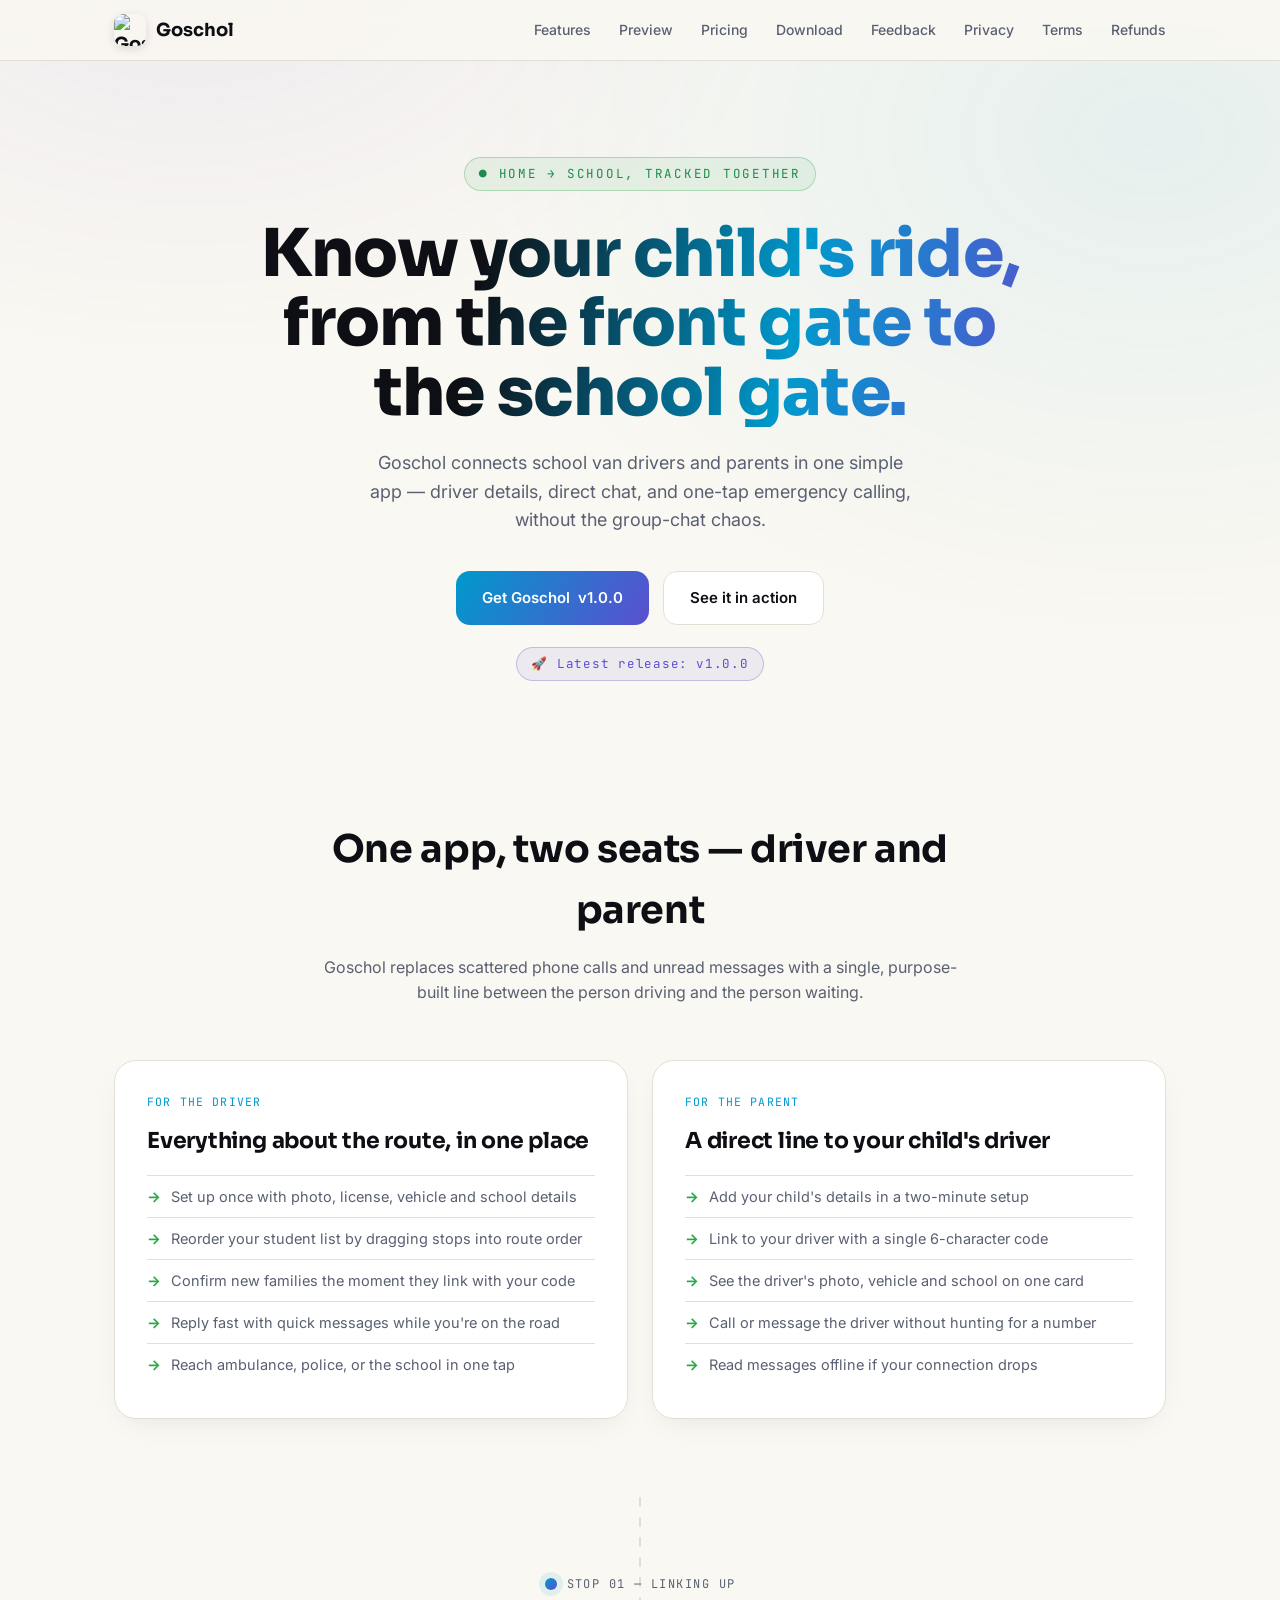
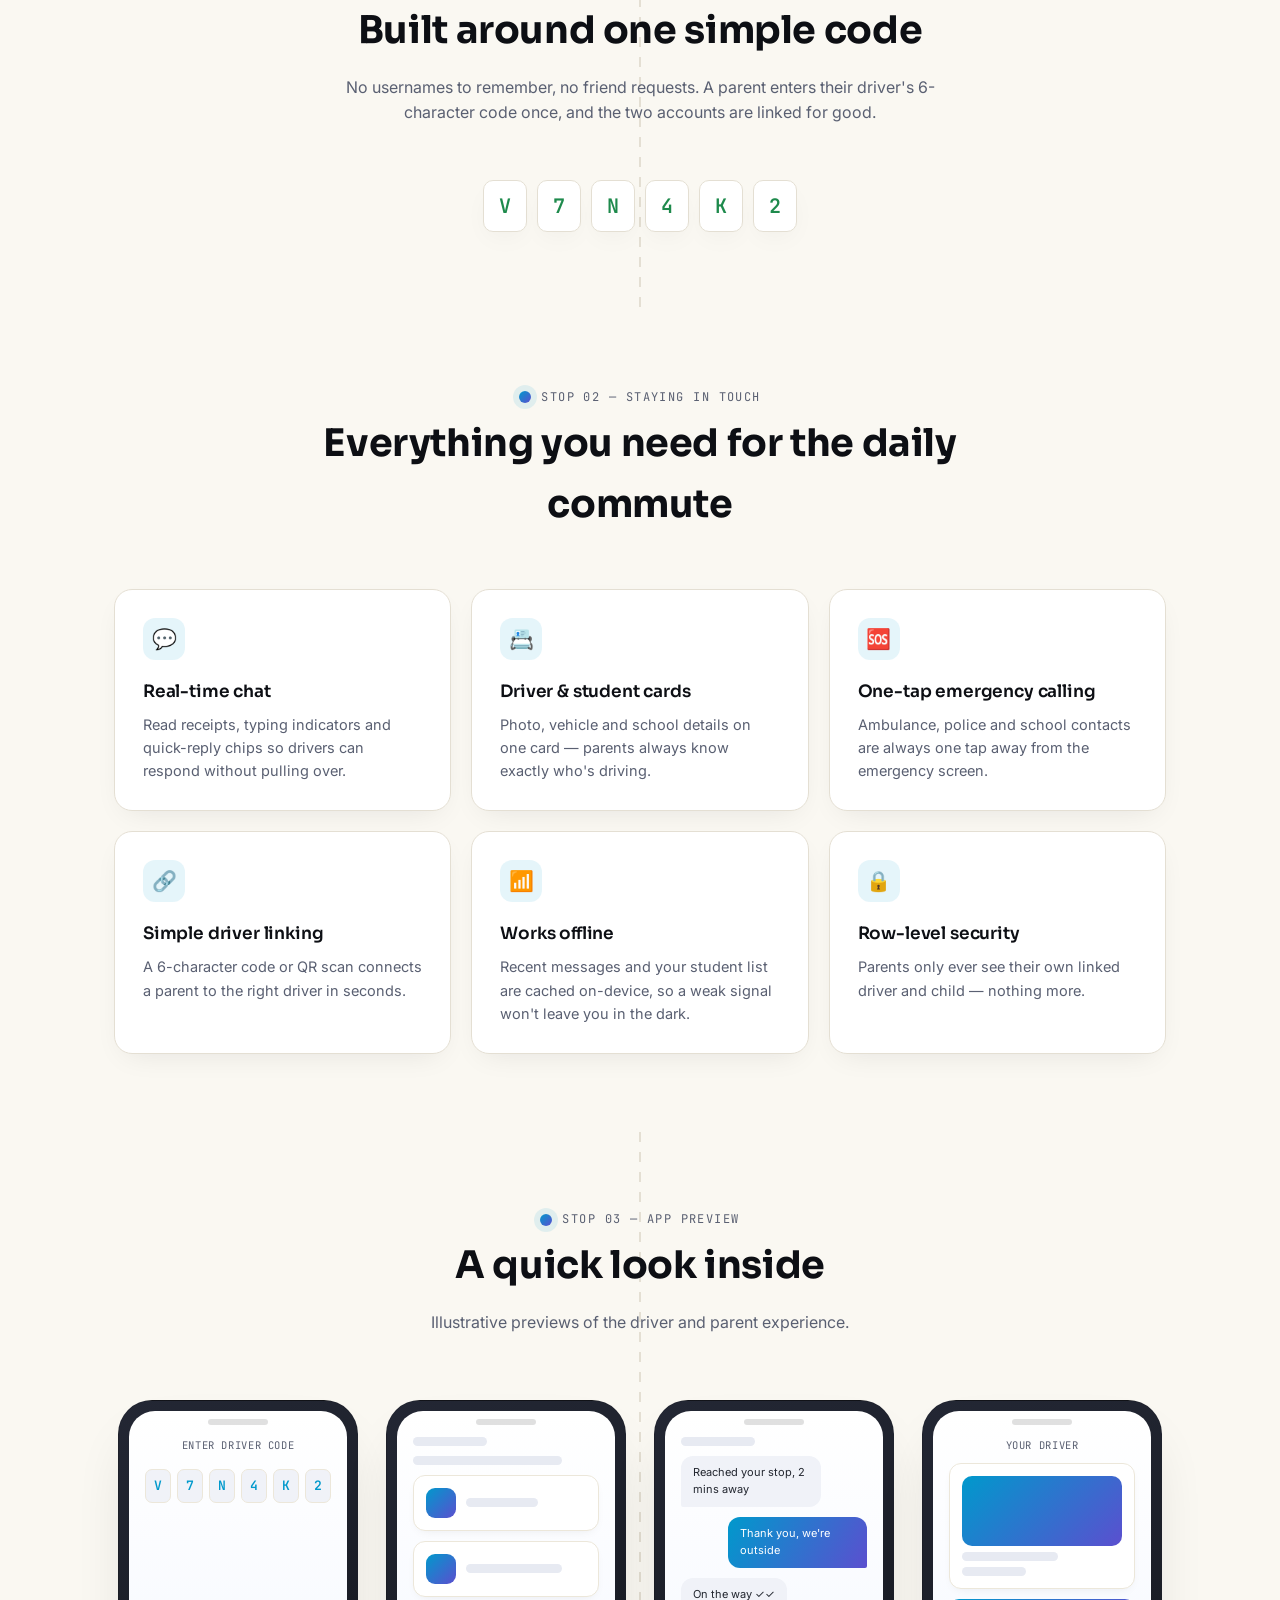
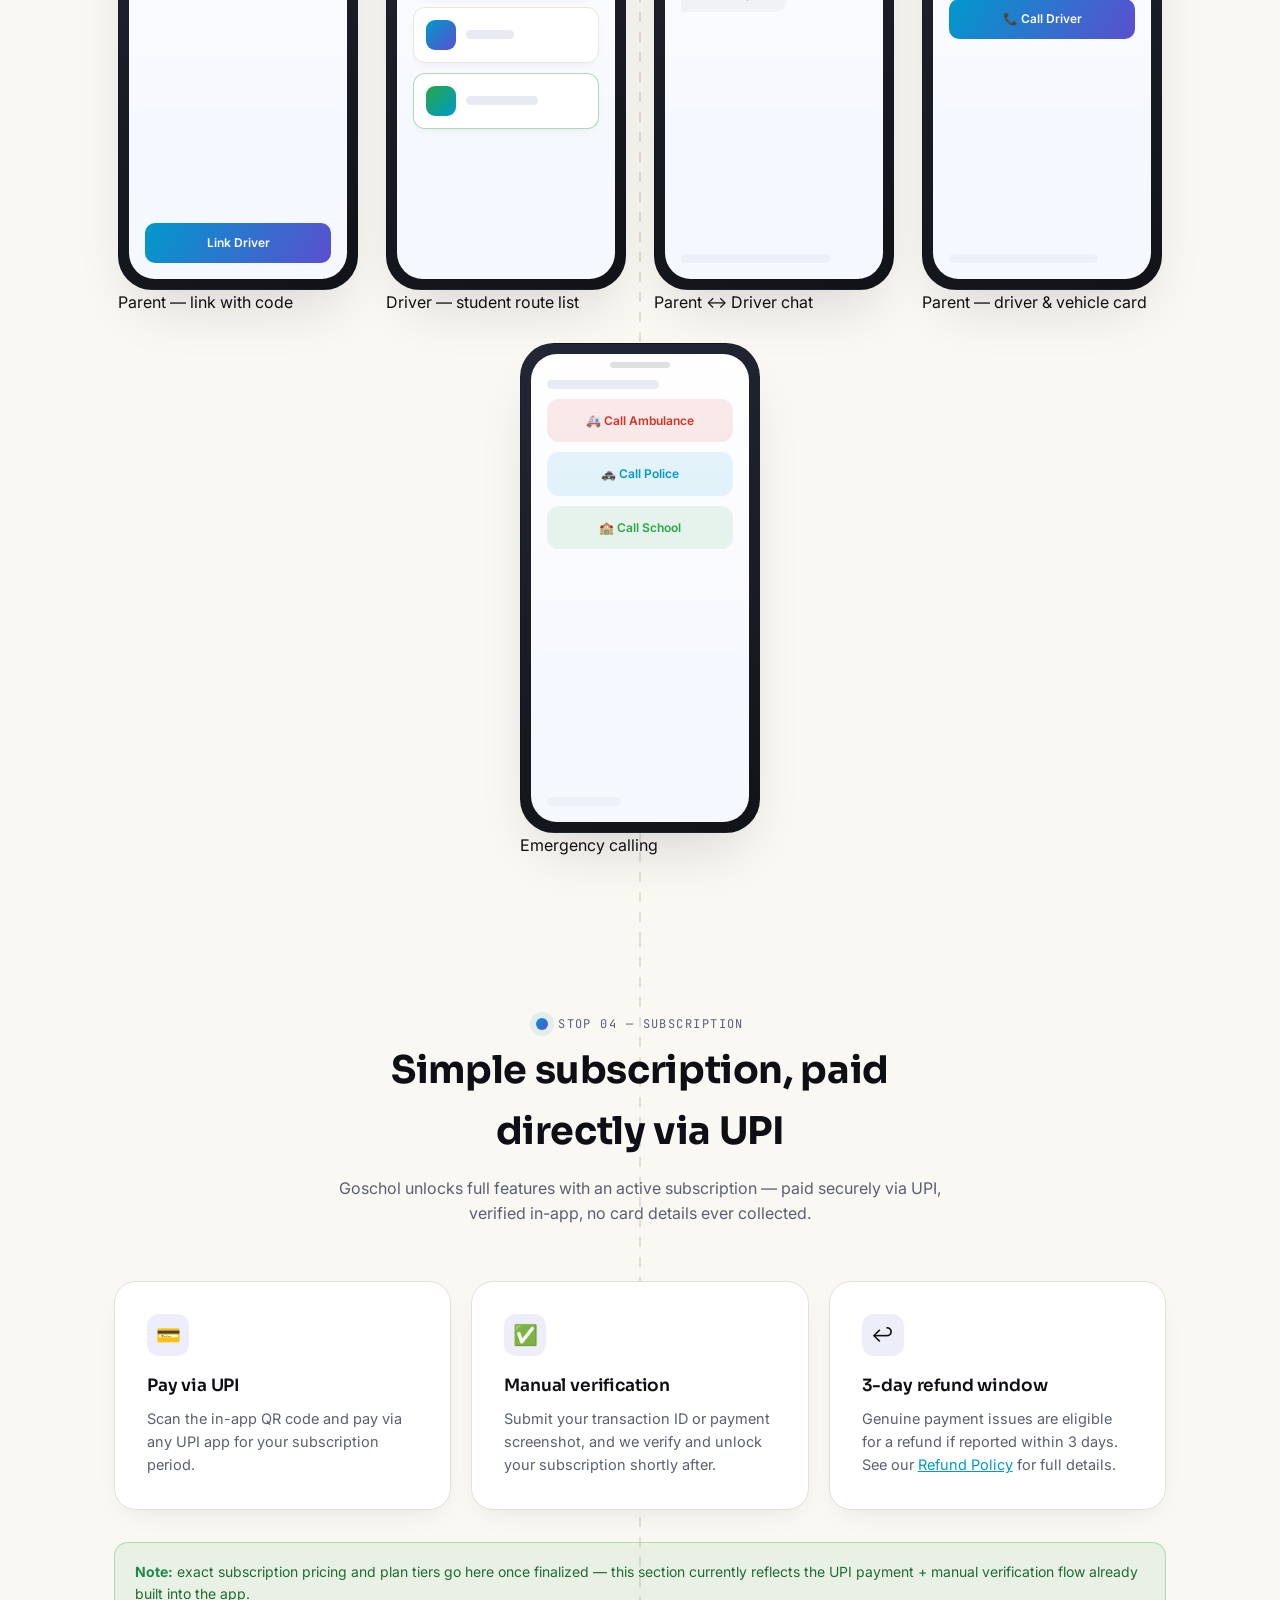
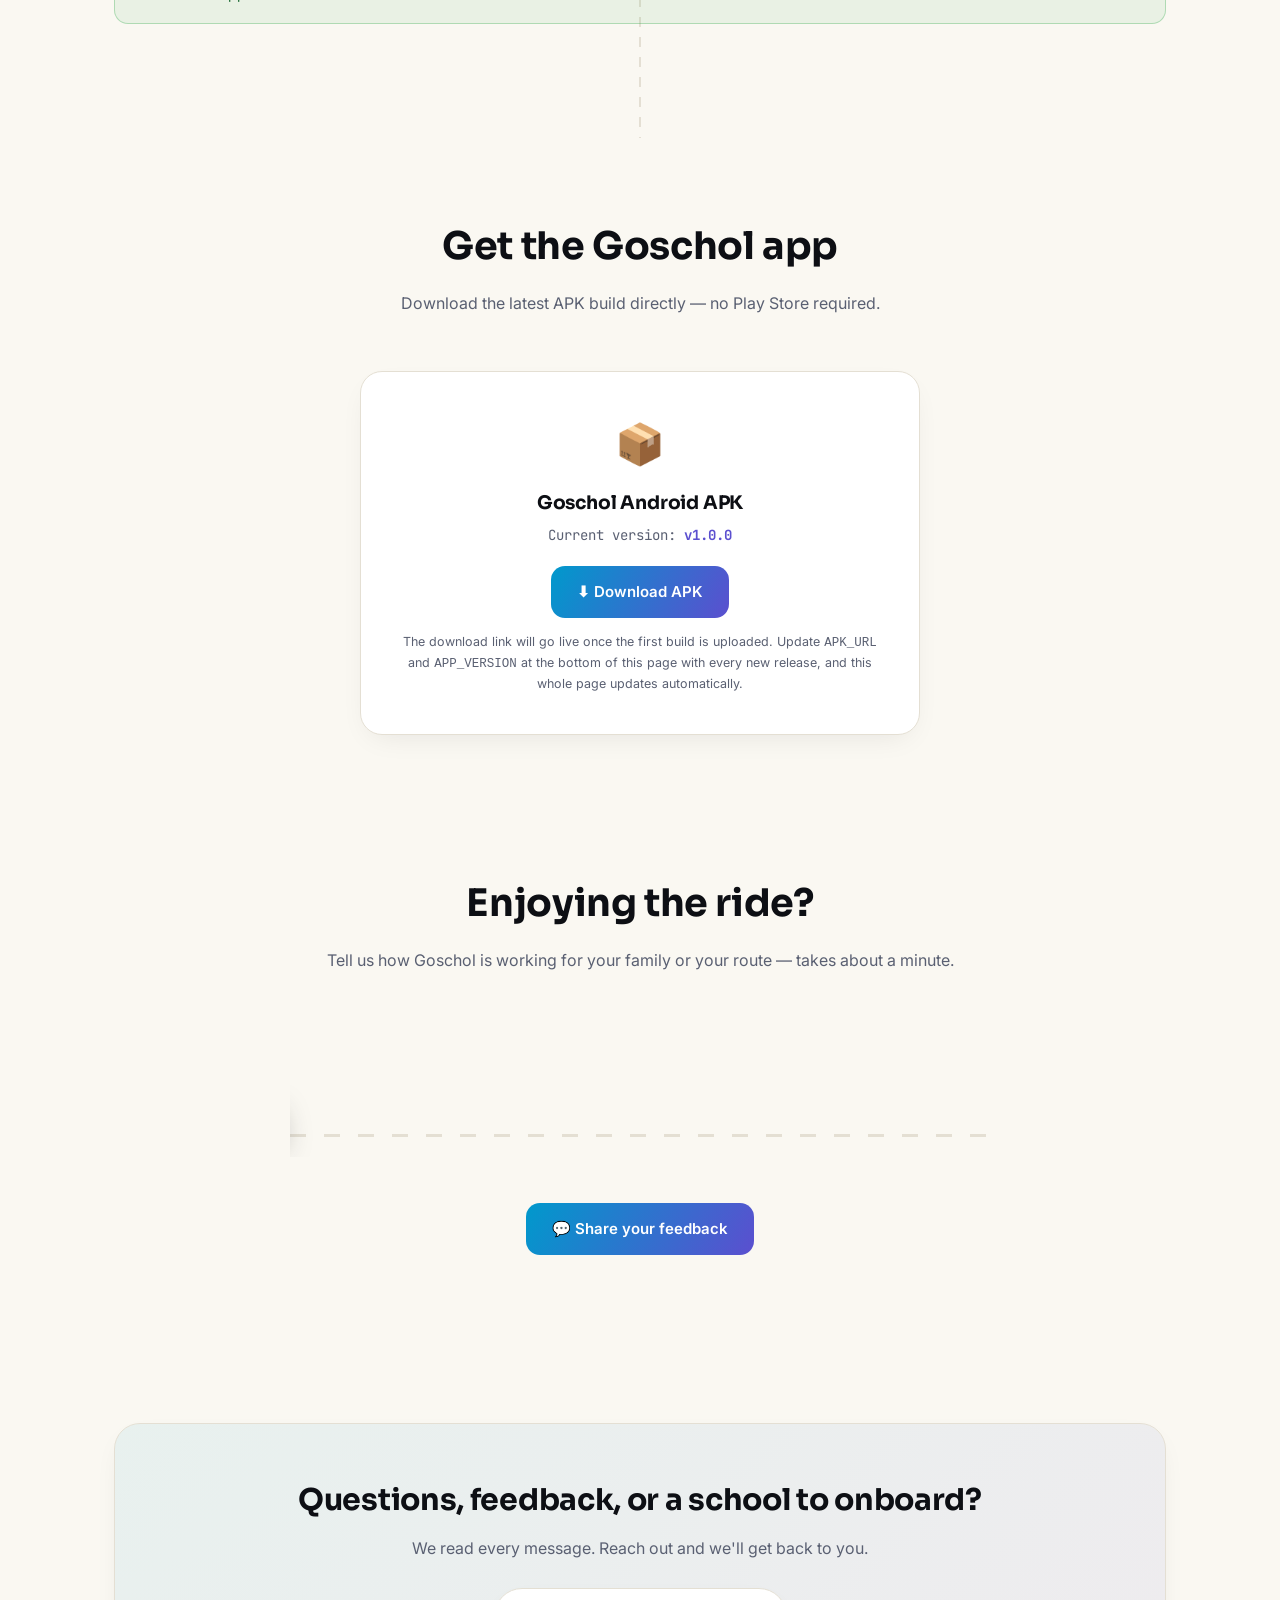
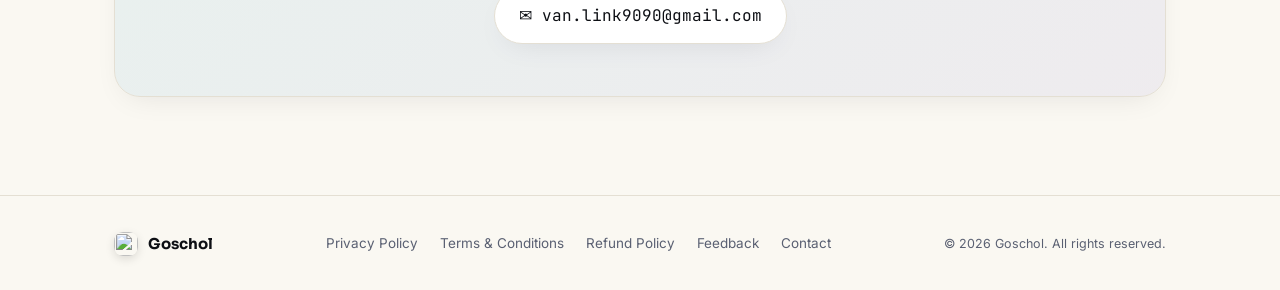
==== index.html @ 0eb921a1 "Add files via upload" ====
<!DOCTYPE html>
<html lang="en">
<head>
<meta charset="UTF-8">
<meta name="viewport" content="width=device-width, initial-scale=1.0">
<title>Goschol — Know your child's ride, every step of the way</title>
<meta name="description" content="Goschol connects school van drivers and parents in real time — driver details, direct chat, and one-tap emergency calling.">
<link rel="icon" href="assets/icon.png">
<link rel="stylesheet" href="style.css">
</head>
<body>

<nav class="nav">
  <div class="wrap">
    <div class="brand"><img src="assets/icon.png" alt="Goschol icon"> Goschol</div>
    <div class="navlinks">
      <a href="#features">Features</a>
      <a href="#preview">Preview</a>
      <a href="#pricing">Pricing</a>
      <a href="#download">Download</a>
      <a href="feedback.html">Feedback</a>
      <a href="privacy.html">Privacy</a>
      <a href="terms.html">Terms</a>
      <a href="refund.html">Refunds</a>
    </div>
  </div>
</nav>

<header class="hero">
  <div class="wrap">
    <span class="eyebrow">● Home → School, tracked together</span>
    <h1>Know your child's ride, from the front gate to the school gate.</h1>
    <p class="lede">Goschol connects school van drivers and parents in one simple app — driver details, direct chat, and one-tap emergency calling, without the group-chat chaos.</p>
    <div class="cta-row">
      <a class="btn btn-primary" href="#download">Get Goschol <span class="app-version">v1.0.0</span></a>
      <a class="btn btn-ghost" href="#preview">See it in action</a>
    </div>
    <div style="margin-top:22px;">
      <span class="version-pill">🚀 Latest release: <span class="app-version">v1.0.0</span></span>
    </div>
  </div>
</header>

<section id="about">
  <div class="wrap">
    <div class="section-head">
      <h2>One app, two seats — driver and parent</h2>
      <p>Goschol replaces scattered phone calls and unread messages with a single, purpose-built line between the person driving and the person waiting.</p>
    </div>
    <div class="roles">
      <div class="role-card">
        <span class="tag">For the driver</span>
        <h3>Everything about the route, in one place</h3>
        <ul>
          <li>Set up once with photo, license, vehicle and school details</li>
          <li>Reorder your student list by dragging stops into route order</li>
          <li>Confirm new families the moment they link with your code</li>
          <li>Reply fast with quick messages while you're on the road</li>
          <li>Reach ambulance, police, or the school in one tap</li>
        </ul>
      </div>
      <div class="role-card">
        <span class="tag">For the parent</span>
        <h3>A direct line to your child's driver</h3>
        <ul>
          <li>Add your child's details in a two-minute setup</li>
          <li>Link to your driver with a single 6-character code</li>
          <li>See the driver's photo, vehicle and school on one card</li>
          <li>Call or message the driver without hunting for a number</li>
          <li>Read messages offline if your connection drops</li>
        </ul>
      </div>
    </div>
  </div>
</section>

<section id="features" style="position:relative;">
  <div class="route-rail"></div>
  <div class="wrap">
    <div class="section-head">
      <div class="stop"><span class="dot"></span><span class="label">Stop 01 — Linking up</span></div>
      <h2>Built around one simple code</h2>
      <p>No usernames to remember, no friend requests. A parent enters their driver's 6-character code once, and the two accounts are linked for good.</p>
    </div>
    <div class="code-strip">
      <span>V</span><span>7</span><span>N</span><span>4</span><span>K</span><span>2</span>
    </div>
  </div>
</section>

<section>
  <div class="wrap">
    <div class="section-head">
      <div class="stop"><span class="dot"></span><span class="label">Stop 02 — Staying in touch</span></div>
      <h2>Everything you need for the daily commute</h2>
    </div>
    <div class="grid3">
      <div class="card">
        <div class="ico">💬</div>
        <h3>Real-time chat</h3>
        <p>Read receipts, typing indicators and quick-reply chips so drivers can respond without pulling over.</p>
      </div>
      <div class="card">
        <div class="ico">📇</div>
        <h3>Driver &amp; student cards</h3>
        <p>Photo, vehicle and school details on one card — parents always know exactly who's driving.</p>
      </div>
      <div class="card">
        <div class="ico">🆘</div>
        <h3>One-tap emergency calling</h3>
        <p>Ambulance, police and school contacts are always one tap away from the emergency screen.</p>
      </div>
      <div class="card">
        <div class="ico">🔗</div>
        <h3>Simple driver linking</h3>
        <p>A 6-character code or QR scan connects a parent to the right driver in seconds.</p>
      </div>
      <div class="card">
        <div class="ico">📶</div>
        <h3>Works offline</h3>
        <p>Recent messages and your student list are cached on-device, so a weak signal won't leave you in the dark.</p>
      </div>
      <div class="card">
        <div class="ico">🔒</div>
        <h3>Row-level security</h3>
        <p>Parents only ever see their own linked driver and child — nothing more.</p>
      </div>
    </div>
  </div>
</section>

<section id="preview" style="position:relative;">
  <div class="route-rail"></div>
  <div class="wrap">
    <div class="section-head">
      <div class="stop"><span class="dot"></span><span class="label">Stop 03 — App preview</span></div>
      <h2>A quick look inside</h2>
      <p>Illustrative previews of the driver and parent experience.</p>
    </div>
    <div class="showcase">

      <div>
        <div class="phone"><div class="screen">
          <div class="notch"></div>
          <div class="screen-content">
            <div class="mini-label">Enter driver code</div>
            <div class="mini-code"><span>V</span><span>7</span><span>N</span><span>4</span><span>K</span><span>2</span></div>
            <div style="flex:1"></div>
            <div class="mini-btn">Link Driver</div>
          </div>
        </div></div>
        <p class="caption">Parent — link with code</p>
      </div>

      <div>
        <div class="phone"><div class="screen">
          <div class="notch"></div>
          <div class="screen-content">
            <div class="mini-bar w40"></div>
            <div class="mini-bar w80"></div>
            <div class="mini-card"><div class="mini-avatar"></div><div style="flex:1"><div class="mini-bar w60"></div></div></div>
            <div class="mini-card"><div class="mini-avatar"></div><div style="flex:1"><div class="mini-bar w80"></div></div></div>
            <div class="mini-card"><div class="mini-avatar"></div><div style="flex:1"><div class="mini-bar w40"></div></div></div>
            <div class="mini-card" style="border-color:rgba(40,167,69,0.4)"><div class="mini-avatar" style="background:linear-gradient(135deg,var(--green),var(--blue))"></div><div style="flex:1"><div class="mini-bar w60"></div></div></div>
          </div>
        </div></div>
        <p class="caption">Driver — student route list</p>
      </div>

      <div>
        <div class="phone"><div class="screen">
          <div class="notch"></div>
          <div class="screen-content">
            <div class="mini-bar w40"></div>
            <div class="chat-bubble left">Reached your stop, 2 mins away</div>
            <div class="chat-bubble right">Thank you, we're outside</div>
            <div class="chat-bubble left">On the way ✓✓</div>
            <div style="flex:1"></div>
            <div class="mini-bar w80" style="opacity:.6"></div>
          </div>
        </div></div>
        <p class="caption">Parent ↔ Driver chat</p>
      </div>

      <div>
        <div class="phone"><div class="screen">
          <div class="notch"></div>
          <div class="screen-content">
            <div class="mini-label">Your driver</div>
            <div class="mini-card vcard">
              <div class="mini-avatar"></div>
              <div class="mini-bar w60"></div>
              <div class="mini-bar w40"></div>
            </div>
            <div class="mini-btn">📞 Call Driver</div>
            <div style="flex:1"></div>
            <div class="mini-bar w80" style="opacity:.5"></div>
          </div>
        </div></div>
        <p class="caption">Parent — driver &amp; vehicle card</p>
      </div>

      <div>
        <div class="phone"><div class="screen">
          <div class="notch"></div>
          <div class="screen-content">
            <div class="mini-bar w60"></div>
            <div class="emg-btn a">🚑 Call Ambulance</div>
            <div class="emg-btn b">🚓 Call Police</div>
            <div class="emg-btn c">🏫 Call School</div>
            <div style="flex:1"></div>
            <div class="mini-bar w40" style="opacity:.5"></div>
          </div>
        </div></div>
        <p class="caption">Emergency calling</p>
      </div>

    </div>
  </div>
</section>

<section id="pricing" style="position:relative;">
  <div class="route-rail"></div>
  <div class="wrap">
    <div class="section-head">
      <div class="stop"><span class="dot"></span><span class="label">Stop 04 — Subscription</span></div>
      <h2>Simple subscription, paid directly via UPI</h2>
      <p>Goschol unlocks full features with an active subscription — paid securely via UPI, verified in-app, no card details ever collected.</p>
    </div>
    <div class="grid3">
      <div class="plan-card">
        <div class="ico">💳</div>
        <h3>Pay via UPI</h3>
        <p>Scan the in-app QR code and pay via any UPI app for your subscription period.</p>
      </div>
      <div class="plan-card">
        <div class="ico">✅</div>
        <h3>Manual verification</h3>
        <p>Submit your transaction ID or payment screenshot, and we verify and unlock your subscription shortly after.</p>
      </div>
      <div class="plan-card">
        <div class="ico">↩️</div>
        <h3>3-day refund window</h3>
        <p>Genuine payment issues are eligible for a refund if reported within 3 days. See our <a href="refund.html">Refund Policy</a> for full details.</p>
      </div>
    </div>
    <div class="legal-notice" style="margin-top:32px;">
      <b>Note:</b> exact subscription pricing and plan tiers go here once finalized — this section currently reflects the UPI payment + manual verification flow already built into the app.
    </div>
  </div>
</section>

<section id="download">
  <div class="wrap">
    <div class="section-head">
      <h2>Get the Goschol app</h2>
      <p>Download the latest APK build directly — no Play Store required.</p>
    </div>
    <div class="download-card">
      <div style="font-size:40px;">📦</div>
      <h3 style="margin-top:12px;">Goschol Android APK</h3>
      <p class="ver">Current version: <b class="app-version">v1.0.0</b></p>
      <a class="btn btn-primary" id="apkLink" href="#" style="margin-top:20px;">⬇ Download APK</a>
      <p class="download-note">The download link will go live once the first build is uploaded. Update <code>APK_URL</code> and <code>APP_VERSION</code> at the bottom of this page with every new release, and this whole page updates automatically.</p>
    </div>
  </div>
</section>

<section class="van-cta">
  <div class="wrap">
    <div class="section-head">
      <h2>Enjoying the ride?</h2>
      <p>Tell us how Goschol is working for your family or your route — takes about a minute.</p>
    </div>
    <div class="van-stage">
      <div class="wind-line" style="top:34%; width:70px; animation-duration:1.1s; animation-delay:0s;"></div>
      <div class="wind-line" style="top:48%; width:100px; animation-duration:1.4s; animation-delay:.3s;"></div>
      <div class="wind-line" style="top:58%; width:55px; animation-duration:.9s; animation-delay:.6s;"></div>
      <div class="wind-line" style="top:40%; width:85px; animation-duration:1.2s; animation-delay:.9s;"></div>
      <div class="van-road"></div>
      <div class="van-emoji">🚐</div>
    </div>
    <a class="btn btn-primary van-btn" href="feedback.html">💬 Share your feedback</a>
  </div>
</section>

<section id="contact">
  <div class="wrap">
    <div class="contact-card">
      <h2>Questions, feedback, or a school to onboard?</h2>
      <p>We read every message. Reach out and we'll get back to you.</p>
      <a class="email-pill" href="mailto:van.link9090@gmail.com">✉ van.link9090@gmail.com</a>
    </div>
  </div>
</section>

<footer>
  <div class="wrap">
    <div class="brand" style="font-size:15px;"><img src="assets/icon.png" style="width:24px;height:24px;"> Goschol</div>
    <div class="flinks">
      <a href="privacy.html">Privacy Policy</a>
      <a href="terms.html">Terms &amp; Conditions</a>
      <a href="refund.html">Refund Policy</a>
      <a href="feedback.html">Feedback</a>
      <a href="mailto:van.link9090@gmail.com">Contact</a>
    </div>
    <span class="fine">© 2026 Goschol. All rights reserved.</span>
  </div>
</footer>

<script>
  // 🔧 UPDATE THESE TWO LINES WITH EVERY NEW APK RELEASE — everything else updates automatically.
  const APP_VERSION = "1.0.0";
  const APK_URL = "downloads/goschol-v1.0.0.apk";

  document.querySelectorAll('.app-version').forEach(el => { el.textContent = 'v' + APP_VERSION; });
  const apkLink = document.getElementById('apkLink');
  if (apkLink) { apkLink.href = APK_URL; apkLink.setAttribute('download', ''); }
</script>

</body>
</html>
---- style.css ----
@import url('https://fonts.googleapis.com/css2?family=Sora:wght@400;500;600;700;800&family=Inter:wght@400;500;600&family=JetBrains+Mono:wght@500;600&display=swap');

:root{
  --blue:#0099CC;
  --purple:#5B4FCF;
  --green:#28A745;
  --orange:#F5A623;
  --bg:#FAF8F2;
  --surface:#FFFFFF;
  --card:#FFFFFF;
  --card-line:#E4DFD3;
  --text:#111111;
  --text-dim:#5A6072;
  --radius:18px;
  --shadow: 0 10px 30px -12px rgba(20,20,30,0.10);
  --shadow-lg: 0 30px 60px -20px rgba(20,20,30,0.16);
}

*{box-sizing:border-box; margin:0; padding:0;}
html{scroll-behavior:smooth;}
body{
  background:var(--bg);
  color:var(--text);
  font-family:'Inter', sans-serif;
  line-height:1.6;
  overflow-x:hidden;
}

body::before{
  content:"";
  position:fixed; inset:0;
  background:
    radial-gradient(ellipse 600px 400px at 15% -5%, rgba(91,79,207,0.08), transparent),
    radial-gradient(ellipse 700px 500px at 90% 15%, rgba(0,153,204,0.08), transparent);
  pointer-events:none;
  z-index:0;
}

h1,h2,h3,h4{
  font-family:'Sora', sans-serif;
  letter-spacing:-0.01em;
  color:#0D0F14;
}

a{color:inherit; text-decoration:none;}
.mono{font-family:'JetBrains Mono', monospace;}

.wrap{max-width:1100px; margin:0 auto; padding:0 24px; position:relative; z-index:1;}

/* ---------- NAV ---------- */
.nav{
  position:sticky; top:0; z-index:50;
  backdrop-filter:blur(14px);
  background:rgba(250,248,242,0.82);
  border-bottom:1px solid var(--card-line);
}
.nav .wrap{display:flex; align-items:center; justify-content:space-between; padding-top:14px; padding-bottom:14px;}
.brand{display:flex; align-items:center; gap:10px; font-family:'Sora'; font-weight:700; font-size:18px; color:#0D0F14;}
.brand img{width:32px; height:32px; border-radius:9px; box-shadow:0 3px 10px rgba(0,0,0,0.12);}
.navlinks{display:flex; gap:28px; font-size:14px; font-weight:500; color:var(--text-dim);}
.navlinks a:hover{color:var(--blue);}
.navlinks .active{color:var(--blue); font-weight:600;}

/* ---------- ROUTE LINE (signature element) ---------- */
.route-rail{
  position:absolute; left:50%; top:0; bottom:0; width:2px;
  transform:translateX(-50%);
  background:repeating-linear-gradient(to bottom, var(--card-line) 0 10px, transparent 10px 20px);
  z-index:0;
}
.stop{
  display:flex; align-items:center; gap:10px;
  justify-content:center;
  margin-bottom:6px;
}
.stop .dot{
  width:12px; height:12px; border-radius:50%;
  background:linear-gradient(135deg, var(--blue), var(--purple));
  box-shadow:0 0 0 6px rgba(0,153,204,0.10);
}
.stop .label{
  font-family:'JetBrains Mono', monospace; font-size:12px; letter-spacing:0.12em;
  text-transform:uppercase; color:var(--text-dim);
}

/* ---------- HERO ---------- */
.hero{padding:96px 0 60px; text-align:center; position:relative;}
.hero .eyebrow{
  display:inline-flex; align-items:center; gap:8px;
  font-family:'JetBrains Mono'; font-size:12.5px; letter-spacing:0.14em; text-transform:uppercase;
  color:#1E8A4C; border:1px solid rgba(40,167,69,0.3); background:rgba(40,167,69,0.08);
  padding:6px 14px; border-radius:100px; margin-bottom:28px;
}
.hero h1{
  font-size:clamp(38px, 6vw, 66px); font-weight:800; line-height:1.05;
  background:linear-gradient(100deg, #0D0F14 30%, var(--blue) 68%, var(--purple) 100%);
  -webkit-background-clip:text; background-clip:text; color:transparent;
  max-width:820px; margin:0 auto 22px;
}
.hero p.lede{
  font-size:18px; color:var(--text-dim); max-width:560px; margin:0 auto 36px;
}
.cta-row{display:flex; gap:14px; justify-content:center; flex-wrap:wrap;}
.btn{
  display:inline-flex; align-items:center; gap:8px;
  padding:14px 26px; border-radius:14px; font-weight:600; font-size:15px;
  border:1px solid var(--card-line); transition:transform .15s ease, box-shadow .15s ease;
}
.btn:hover{transform:translateY(-2px); box-shadow:var(--shadow);}
.btn-primary{
  background:linear-gradient(120deg, var(--blue), var(--purple));
  color:#fff; border:none;
}
.btn-ghost{background:#fff; color:#0D0F14;}
.btn-ghost:hover{border-color:var(--blue);}

/* ---------- SECTION SHELL ---------- */
section{padding:78px 0; position:relative;}
.section-head{text-align:center; max-width:640px; margin:0 auto 54px;}
.section-head h2{font-size:clamp(28px,4vw,38px); font-weight:700; margin-bottom:14px;}
.section-head p{color:var(--text-dim); font-size:16px;}

/* ---------- FEATURE GRID ---------- */
.grid3{display:grid; grid-template-columns:repeat(3,1fr); gap:20px;}
.grid2{display:grid; grid-template-columns:repeat(2,1fr); gap:20px;}
.card{
  background:var(--card); border:1px solid var(--card-line); border-radius:var(--radius);
  padding:28px; box-shadow:var(--shadow); transition:transform .15s ease, box-shadow .15s ease;
}
.card:hover{transform:translateY(-3px); box-shadow:var(--shadow-lg);}
.card .ico{
  width:42px; height:42px; border-radius:12px; display:flex; align-items:center; justify-content:center;
  background:rgba(0,153,204,0.10); margin-bottom:18px; font-size:20px;
}
.card h3{font-size:17px; margin-bottom:8px; font-weight:600;}
.card p{color:var(--text-dim); font-size:14.5px;}

/* ---------- ROLE TABS ---------- */
.roles{display:grid; grid-template-columns:1fr 1fr; gap:24px;}
.role-card{
  border:1px solid var(--card-line); border-radius:22px; padding:32px; background:var(--card);
  box-shadow:var(--shadow);
}
.role-card .tag{
  font-family:'JetBrains Mono'; font-size:11.5px; letter-spacing:0.1em; text-transform:uppercase;
  color:var(--blue); margin-bottom:12px; display:block;
}
.role-card h3{font-size:22px; margin-bottom:16px;}
.role-card ul{list-style:none;}
.role-card li{
  padding:9px 0; border-top:1px solid var(--card-line); color:var(--text-dim); font-size:14.5px;
  display:flex; gap:10px;
}
.role-card li:before{content:"→"; color:var(--green); flex-shrink:0; font-weight:700;}

/* ---------- PHONE MOCKUPS ---------- */
.showcase{display:flex; gap:28px; justify-content:center; flex-wrap:wrap; padding-top:10px;}
.phone{
  width:240px; height:490px; border-radius:34px; padding:10px;
  background:linear-gradient(160deg,#232734,#111318);
  border:1px solid rgba(0,0,0,0.08);
  box-shadow:var(--shadow-lg);
  position:relative; flex-shrink:0;
}
.phone .screen{
  width:100%; height:100%; border-radius:26px; overflow:hidden;
  background:linear-gradient(180deg,#FFFFFF, #F5F8FF 70%);
  position:relative; display:flex; flex-direction:column;
}
.phone .notch{
  position:absolute; top:8px; left:50%; transform:translateX(-50%);
  width:60px; height:6px; border-radius:6px; background:rgba(0,0,0,0.12); z-index:5;
}
.phone .caption{text-align:center; margin-top:16px; font-size:13.5px; color:var(--text-dim); font-family:'JetBrains Mono';}
.screen-content{padding:26px 16px 16px; flex:1; display:flex; flex-direction:column; gap:10px;}
.mini-bar{height:9px; border-radius:5px; background:#E7EAF2;}
.mini-bar.w60{width:60%;} .mini-bar.w80{width:80%;} .mini-bar.w40{width:40%;}
.mini-card{
  background:#FFFFFF; border:1px solid #ECE7DA;
  border-radius:12px; padding:12px; display:flex; align-items:center; gap:10px;
  box-shadow:0 4px 12px -6px rgba(20,20,30,0.10);
}
.mini-avatar{width:30px; height:30px; border-radius:9px; background:linear-gradient(135deg,var(--blue),var(--purple)); flex-shrink:0;}
.chat-bubble{max-width:75%; padding:8px 12px; border-radius:12px; font-size:11px;}
.chat-bubble.left{align-self:flex-start; background:#F0F2F8; color:#22262F; border-bottom-left-radius:2px;}
.chat-bubble.right{align-self:flex-end; background:linear-gradient(120deg,var(--blue),var(--purple)); color:#fff; border-bottom-right-radius:2px;}
.emg-btn{padding:12px; border-radius:12px; font-size:12px; font-weight:600; text-align:center;}
.emg-btn.a{background:rgba(217,48,37,0.10); color:#D93025;}
.emg-btn.b{background:rgba(0,153,204,0.10); color:var(--blue);}
.emg-btn.c{background:rgba(40,167,69,0.10); color:var(--green);}

/* ---------- MINI CODE (inside phone mockups) ---------- */
.mini-code{display:flex; gap:6px; justify-content:center; margin:6px 0;}
.mini-code span{
  width:28px; height:34px; display:flex; align-items:center; justify-content:center;
  border-radius:7px; background:#F0F2F8; border:1px solid #ECE7DA;
  font-family:'JetBrains Mono', monospace; font-weight:600; font-size:13px; color:var(--blue);
}
.mini-btn{
  padding:10px; border-radius:10px; text-align:center; font-size:12px; font-weight:600;
  background:linear-gradient(120deg,var(--blue),var(--purple)); color:#fff;
}
.mini-label{font-size:10.5px; color:var(--text-dim); text-align:center; font-family:'JetBrains Mono', monospace; letter-spacing:.06em; text-transform:uppercase;}
.mini-card.vcard{flex-direction:column; align-items:flex-start; gap:6px;}
.mini-card.vcard .mini-avatar{width:100%; height:70px; border-radius:10px;}

/* ---------- FEEDBACK FORM ---------- */
.fb-card{
  background:var(--card); border:1px solid var(--card-line); border-radius:22px;
  padding:40px; box-shadow:var(--shadow); max-width:680px; margin:0 auto;
}
.fb-group{margin-bottom:30px;}
.fb-group > label.fb-q{
  display:block; font-family:'Sora'; font-weight:600; font-size:16px; color:#0D0F14; margin-bottom:14px;
}
.fb-group .fb-req{color:#D93025; font-weight:400; font-size:13px; margin-left:4px;}
.fb-pills{display:flex; flex-wrap:wrap; gap:10px;}
.fb-pill{
  cursor:pointer; padding:10px 18px; border-radius:100px; border:1px solid var(--card-line);
  background:#fff; font-size:14px; color:var(--text-dim); transition:all .15s ease; user-select:none;
}
.fb-pill:hover{border-color:var(--blue);}
.fb-pill input{display:none;}
.fb-pill.checked{
  background:linear-gradient(120deg,var(--blue),var(--purple)); color:#fff; border-color:transparent;
}
.fb-stars{display:flex; gap:6px; font-size:30px;}
.fb-stars label{cursor:pointer; color:#E4DFD3; transition:color .1s ease;}
.fb-stars input{display:none;}
.fb-stars label.active{color:var(--orange);}
.fb-input, .fb-textarea{
  width:100%; padding:14px 16px; border-radius:12px; border:1px solid var(--card-line);
  background:#fff; font-family:'Inter'; font-size:14.5px; color:#0D0F14; resize:vertical;
}
.fb-input:focus, .fb-textarea:focus{outline:none; border-color:var(--blue);}
.fb-textarea{min-height:110px;}
.fb-submit{
  width:100%; padding:16px; border-radius:14px; border:none; font-weight:600; font-size:15.5px;
  background:linear-gradient(120deg,var(--blue),var(--purple)); color:#fff; cursor:pointer;
  transition:transform .15s ease;
}
.fb-submit:hover{transform:translateY(-2px);}
.fb-submit:disabled{opacity:.6; cursor:not-allowed; transform:none;}
.fb-status{text-align:center; font-size:14px; margin-top:16px; min-height:20px;}
.fb-status.ok{color:#1E8A4C;}
.fb-status.err{color:#D93025;}
.fb-success{
  display:none; text-align:center; padding:20px 0;
}
.fb-success h3{font-size:22px; margin-bottom:10px;}
.fb-success p{color:var(--text-dim);}

/* ---------- CODE BLOCK (driver code) ---------- */
.code-strip{
  display:flex; justify-content:center; gap:10px; margin:8px 0 0;
}
.code-strip span{
  width:44px; height:52px; display:flex; align-items:center; justify-content:center;
  border-radius:10px; background:#fff; border:1px solid var(--card-line); box-shadow:var(--shadow);
  font-family:'JetBrains Mono', monospace; font-weight:600; font-size:20px; color:#1E8A4C;
}

/* ---------- FAQ ---------- */
.faq{max-width:760px; margin:0 auto; display:flex; flex-direction:column; gap:12px;}
.faq details{
  background:var(--card); border:1px solid var(--card-line); border-radius:14px;
  padding:18px 22px; box-shadow:var(--shadow);
}
.faq summary{
  cursor:pointer; font-weight:600; font-size:15px; color:#0D0F14; list-style:none;
  display:flex; justify-content:space-between; align-items:center; gap:12px;
}
.faq summary::-webkit-details-marker{display:none;}
.faq summary::after{content:"+"; color:var(--blue); font-size:20px; font-weight:400; flex-shrink:0;}
.faq details[open] summary::after{content:"–";}
.faq p{color:var(--text-dim); font-size:14.5px; margin-top:12px;}
.faq .audience{
  display:inline-block; margin-top:2px; font-family:'JetBrains Mono', monospace; font-size:10.5px;
  letter-spacing:.06em; text-transform:uppercase; color:var(--green);
}

/* ---------- CONTACT ---------- */
.contact-card{
  border:1px solid var(--card-line); background:linear-gradient(140deg, rgba(0,153,204,0.07), rgba(91,79,207,0.07));
  border-radius:26px; padding:52px; text-align:center; box-shadow:var(--shadow);
}
.contact-card h2{font-size:30px; margin-bottom:12px;}
.contact-card p{color:var(--text-dim); margin-bottom:26px;}
.email-pill{
  display:inline-flex; align-items:center; gap:10px; font-family:'JetBrains Mono', monospace; font-size:16px;
  background:#fff; border:1px solid var(--card-line); padding:14px 24px; border-radius:100px;
  color:#0D0F14; box-shadow:var(--shadow); transition:box-shadow .15s ease;
}
.email-pill:hover{box-shadow:var(--shadow-lg);}

/* ---------- FOOTER ---------- */
footer{border-top:1px solid var(--card-line); padding:36px 0; margin-top:20px;}
footer .wrap{display:flex; justify-content:space-between; align-items:center; flex-wrap:wrap; gap:16px;}
footer .flinks{display:flex; gap:22px; font-size:13.5px; color:var(--text-dim);}
footer .flinks a:hover{color:var(--blue);}
.fine{font-size:12.5px; color:var(--text-dim);}

/* ---------- LEGAL PAGES ---------- */
.legal-hero{padding:70px 0 30px; text-align:center;}
.legal-hero .eyebrow{
  font-family:'JetBrains Mono'; font-size:12px; letter-spacing:0.12em; text-transform:uppercase; color:var(--text-dim);
}
.legal-hero h1{font-size:clamp(30px,4vw,44px); margin:12px 0 8px;}
.updated{font-size:13px; color:var(--text-dim);}
.legal-body{max-width:760px; margin:0 auto; padding-bottom:90px;}
.legal-notice{
  border:1px solid rgba(40,167,69,0.3); background:rgba(40,167,69,0.08); border-radius:14px;
  padding:18px 20px; margin-bottom:36px; font-size:14px; color:#1E6B35;
}
.legal-notice b{color:#1E8A4C;}
.legal-section{padding:22px 0; border-top:1px solid var(--card-line);}
.legal-section:first-of-type{border-top:none;}
.legal-section h2{font-size:18px; margin-bottom:10px; display:flex; gap:10px; align-items:baseline; color:#0D0F14;}
.legal-section h2 .num{font-family:'JetBrains Mono'; font-size:13px; color:var(--blue);}
.legal-section p, .legal-section li{color:var(--text-dim); font-size:14.5px; margin-bottom:8px;}
.legal-section ul{padding-left:20px;}
.legal-section a{color:var(--blue); text-decoration:underline;}
.toc{display:flex; flex-wrap:wrap; gap:8px 16px; margin-bottom:40px; padding:18px 20px; background:var(--card); border:1px solid var(--card-line); border-radius:14px; box-shadow:var(--shadow);}
.toc a{font-size:13px; color:var(--text-dim); text-decoration:none;}
.toc a:hover{color:var(--blue);}

/* ---------- VERSION PILL / DOWNLOAD ---------- */
.version-pill{
  display:inline-flex; align-items:center; gap:8px; font-family:'JetBrains Mono', monospace; font-size:12.5px;
  letter-spacing:0.06em; color:var(--purple); border:1px solid rgba(91,79,207,0.3); background:rgba(91,79,207,0.08);
  padding:6px 14px; border-radius:100px;
}
.download-card{
  border:1px solid var(--card-line); background:var(--card); border-radius:22px; padding:40px;
  text-align:center; box-shadow:var(--shadow); max-width:560px; margin:0 auto;
}
.download-card .ver{font-family:'JetBrains Mono', monospace; color:var(--text-dim); font-size:14px; margin-top:6px;}
.download-card .ver b{color:var(--purple);}
.download-note{font-size:12.5px; color:var(--text-dim); margin-top:14px;}

/* ---------- PRICING ---------- */
.plan-card{
  border:1px solid var(--card-line); border-radius:22px; padding:32px; background:var(--card); box-shadow:var(--shadow);
}
.plan-card .ico{width:42px; height:42px; border-radius:12px; display:flex; align-items:center; justify-content:center; background:rgba(91,79,207,0.10); margin-bottom:16px; font-size:20px;}
.plan-card h3{font-size:17px; margin-bottom:8px; font-weight:600;}
.plan-card p{color:var(--text-dim); font-size:14.5px;}
.plan-card a{color:var(--blue); text-decoration:underline;}

/* ---------- VAN FEEDBACK CTA ---------- */
.van-cta{padding:60px 0 90px; text-align:center;}
.van-stage{
  position:relative; height:130px; max-width:700px; margin:0 auto 40px;
  overflow:hidden;
}
.van-road{
  position:absolute; left:0; right:0; bottom:20px; height:3px;
  background:repeating-linear-gradient(to right, var(--card-line) 0 16px, transparent 16px 34px);
}
.van-emoji{
  position:absolute; bottom:16px; left:-10%; font-size:58px; line-height:1;
  animation: vanDrive 4.2s linear infinite;
  filter:drop-shadow(0 10px 12px rgba(20,20,30,0.18));
}
@keyframes vanDrive{
  0%{ left:-15%; transform:translateY(0) rotate(0deg); }
  25%{ transform:translateY(-4px) rotate(-1deg); }
  50%{ transform:translateY(0) rotate(0deg); }
  75%{ transform:translateY(-3px) rotate(1deg); }
  100%{ left:105%; transform:translateY(0) rotate(0deg); }
}
.wind-line{
  position:absolute; height:3px; border-radius:3px;
  background:linear-gradient(to left, var(--blue), transparent);
  animation: windBlow linear infinite;
  opacity:0;
}
@keyframes windBlow{
  0%{ transform:translateX(0); opacity:0; }
  8%{ opacity:.7; }
  85%{ opacity:.5; }
  100%{ transform:translateX(-160px); opacity:0; }
}
.van-btn{margin-top:6px;}

@media(max-width:860px){
  .grid3{grid-template-columns:1fr;}
  .grid2{grid-template-columns:1fr;}
  .roles{grid-template-columns:1fr;}
  .navlinks{gap:16px; font-size:13px;}
  .route-rail{display:none;}
}
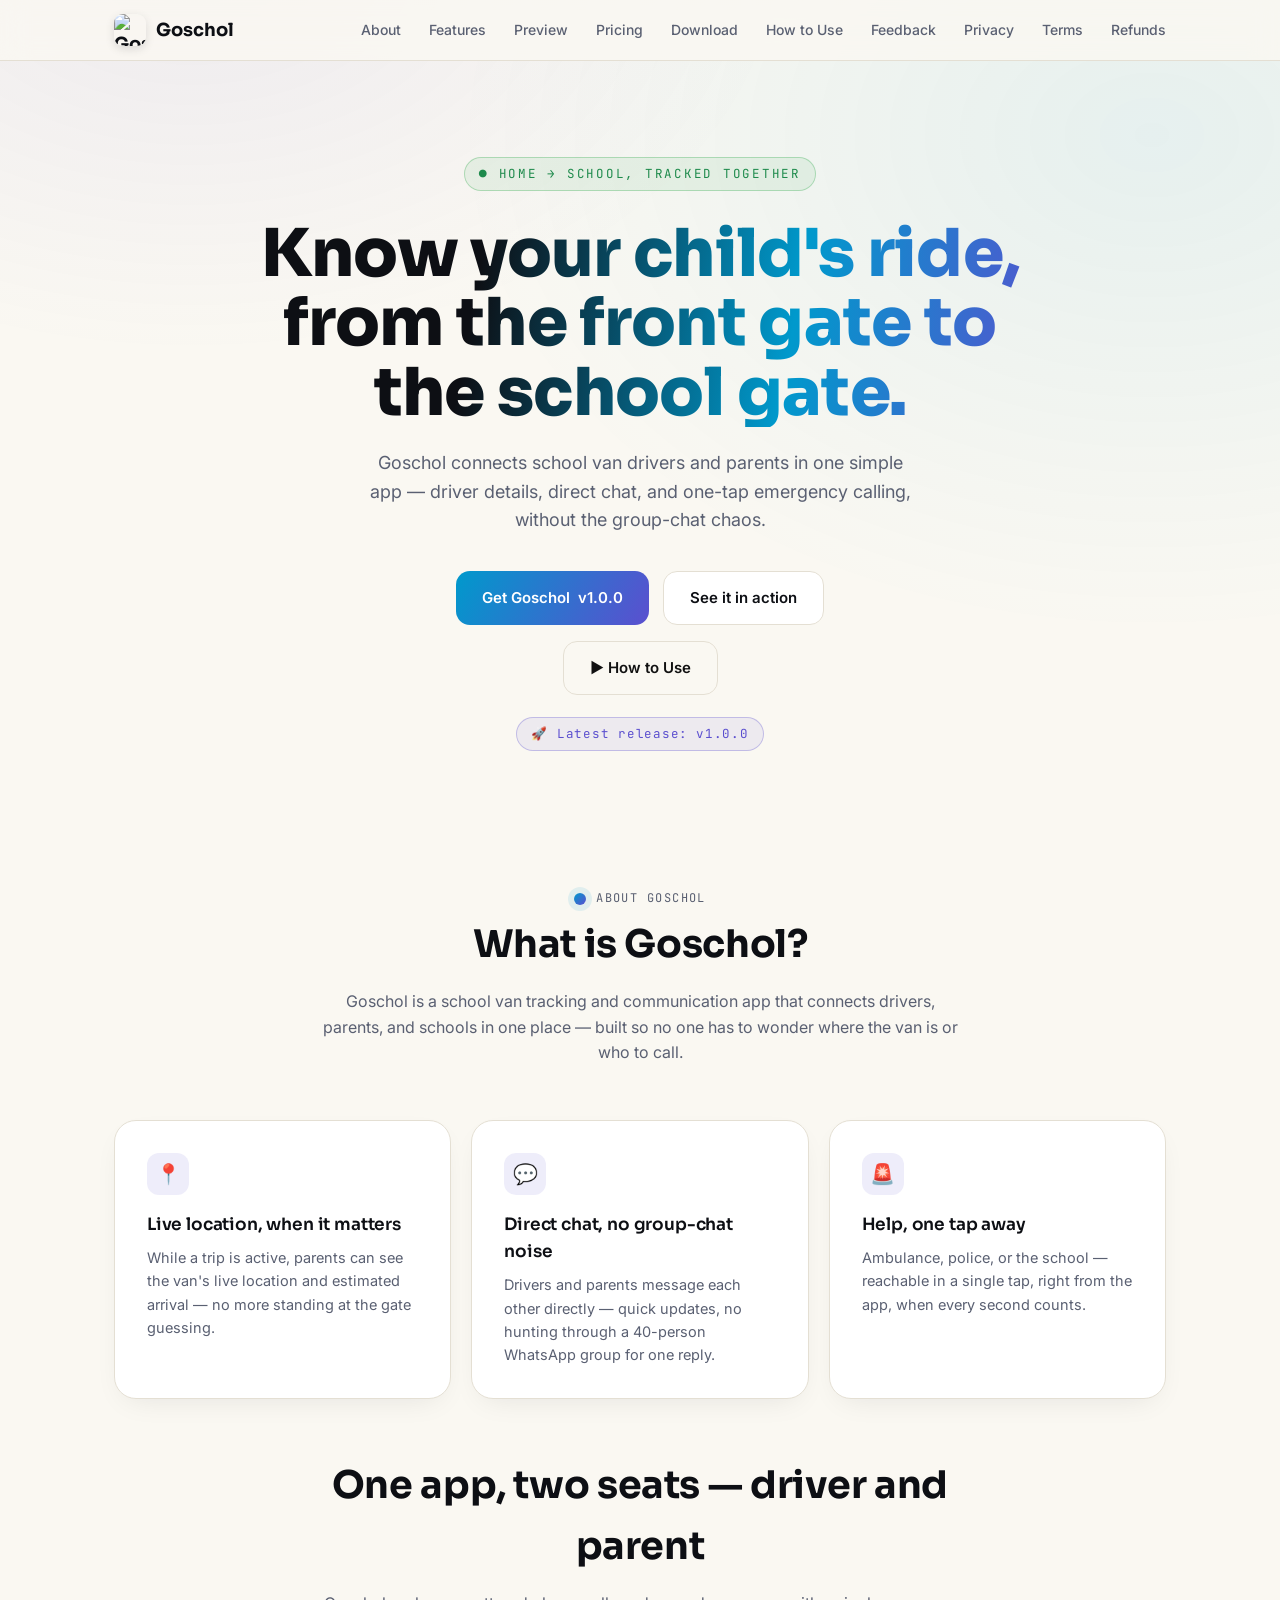
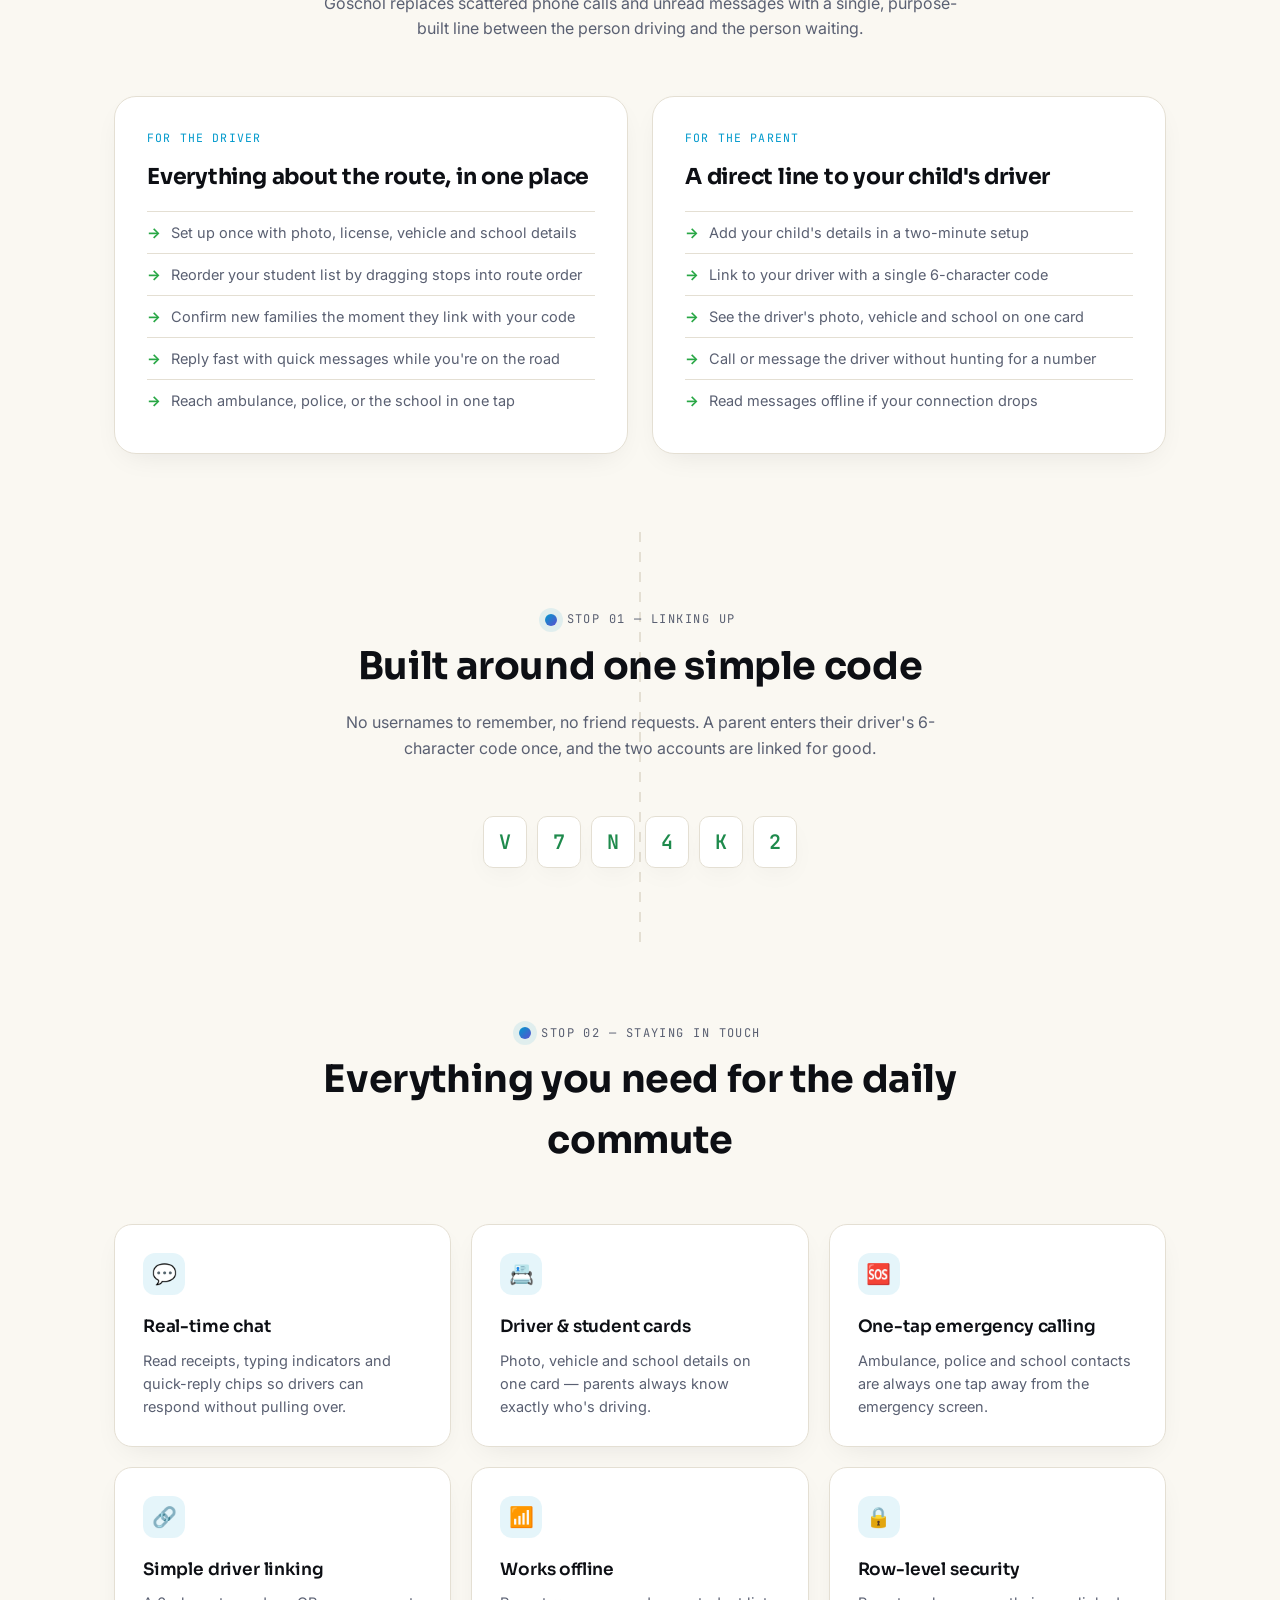
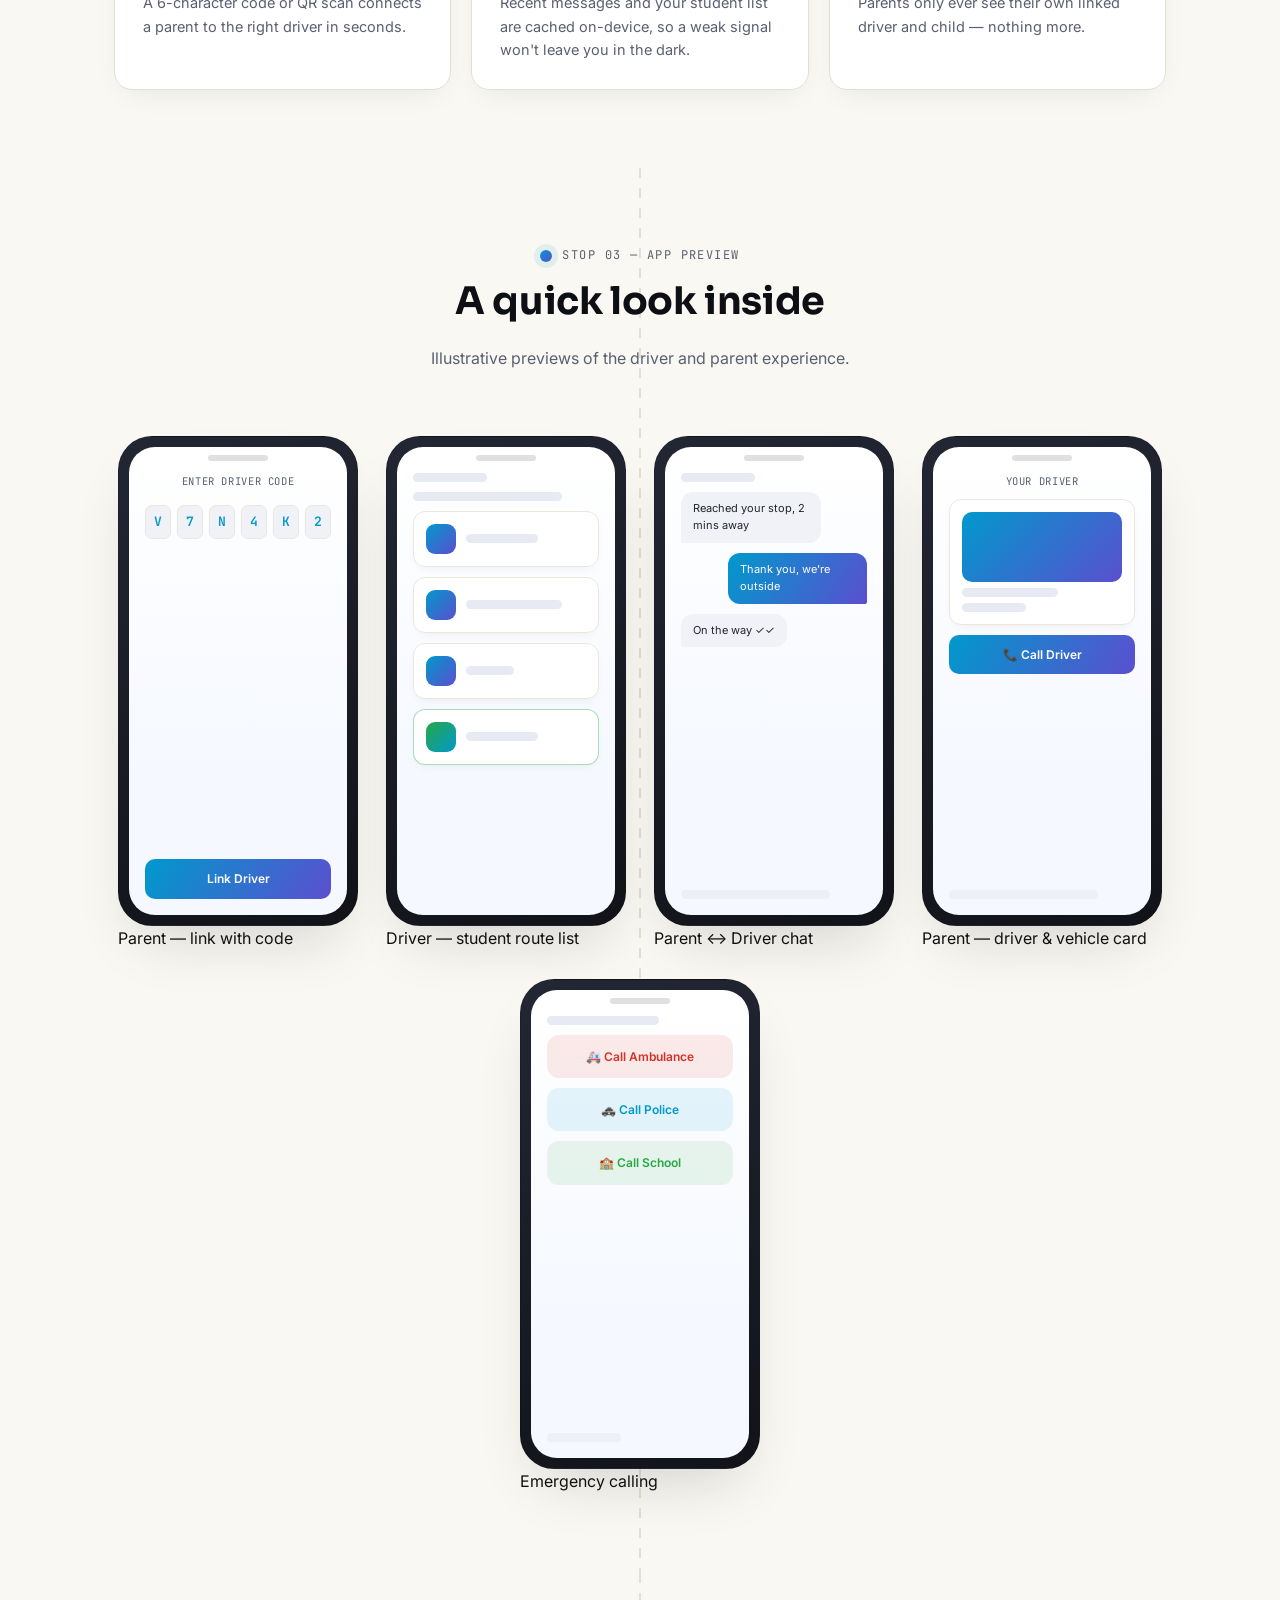
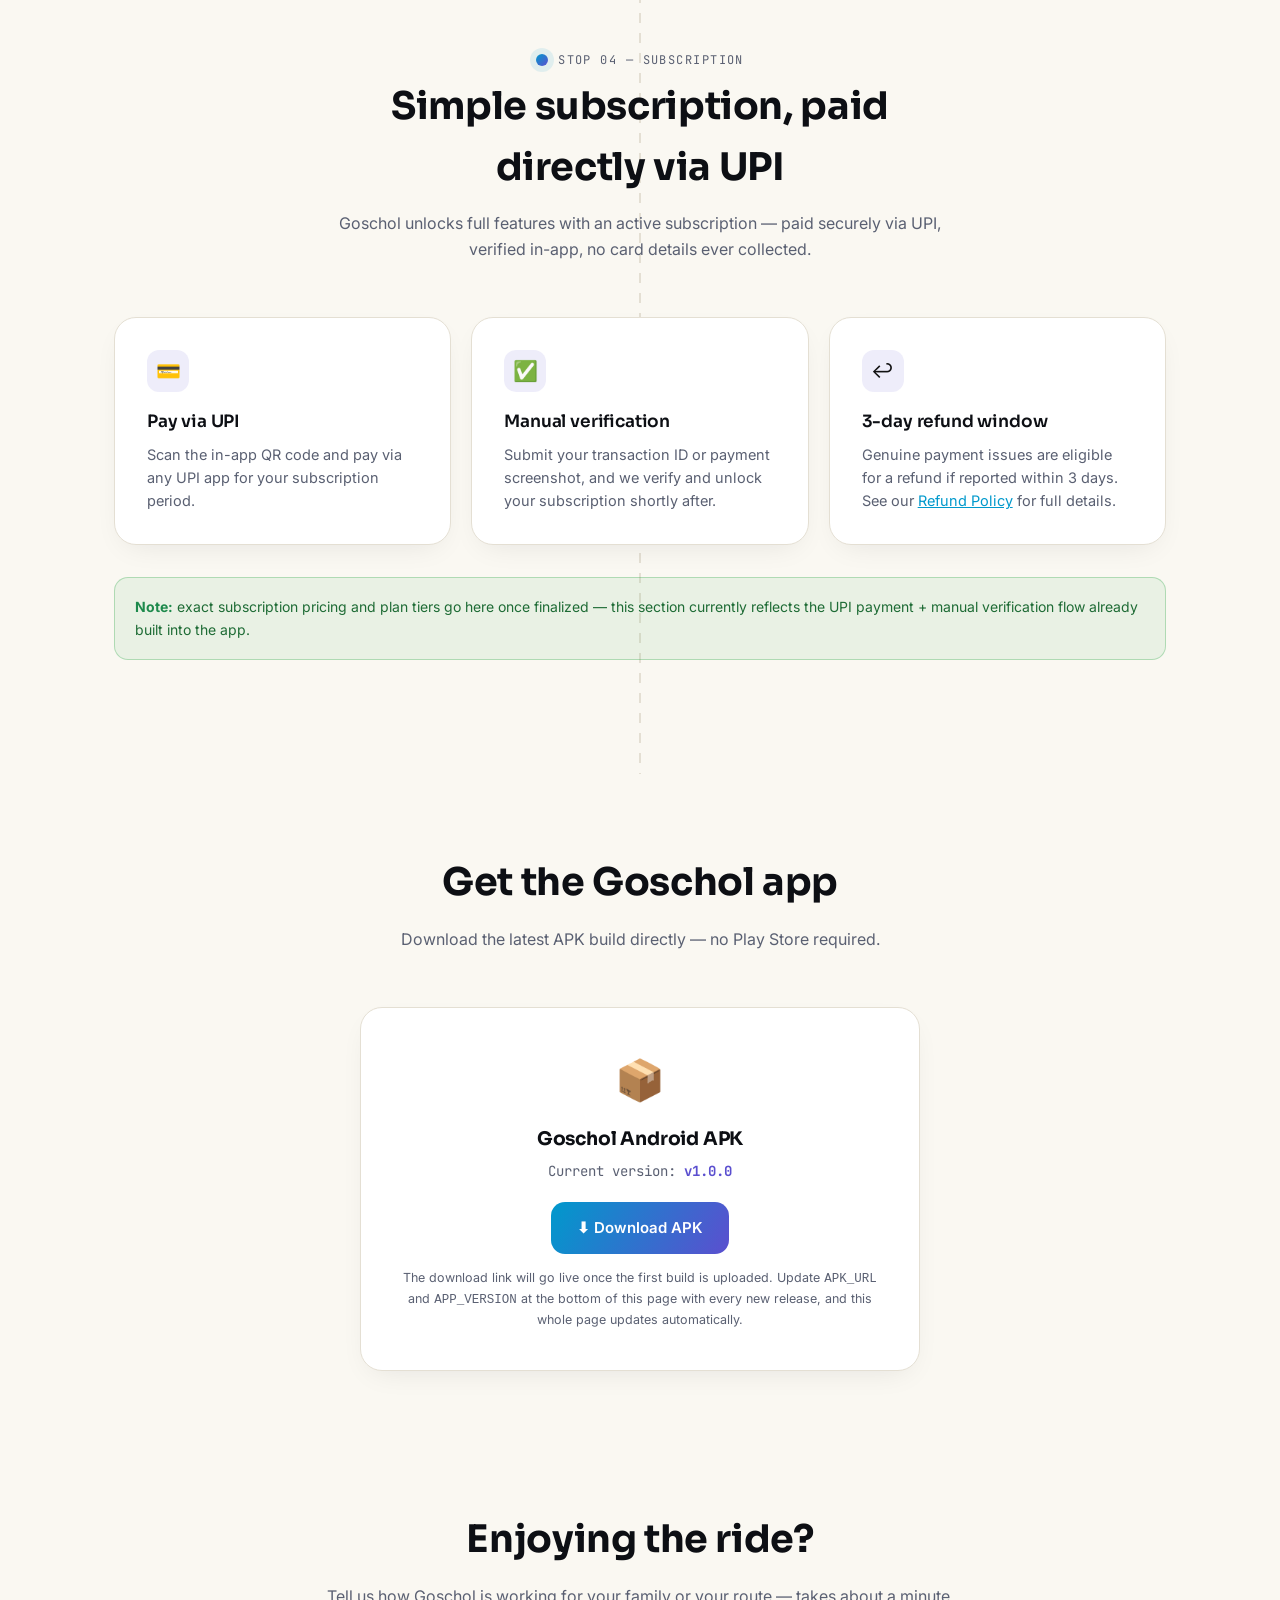
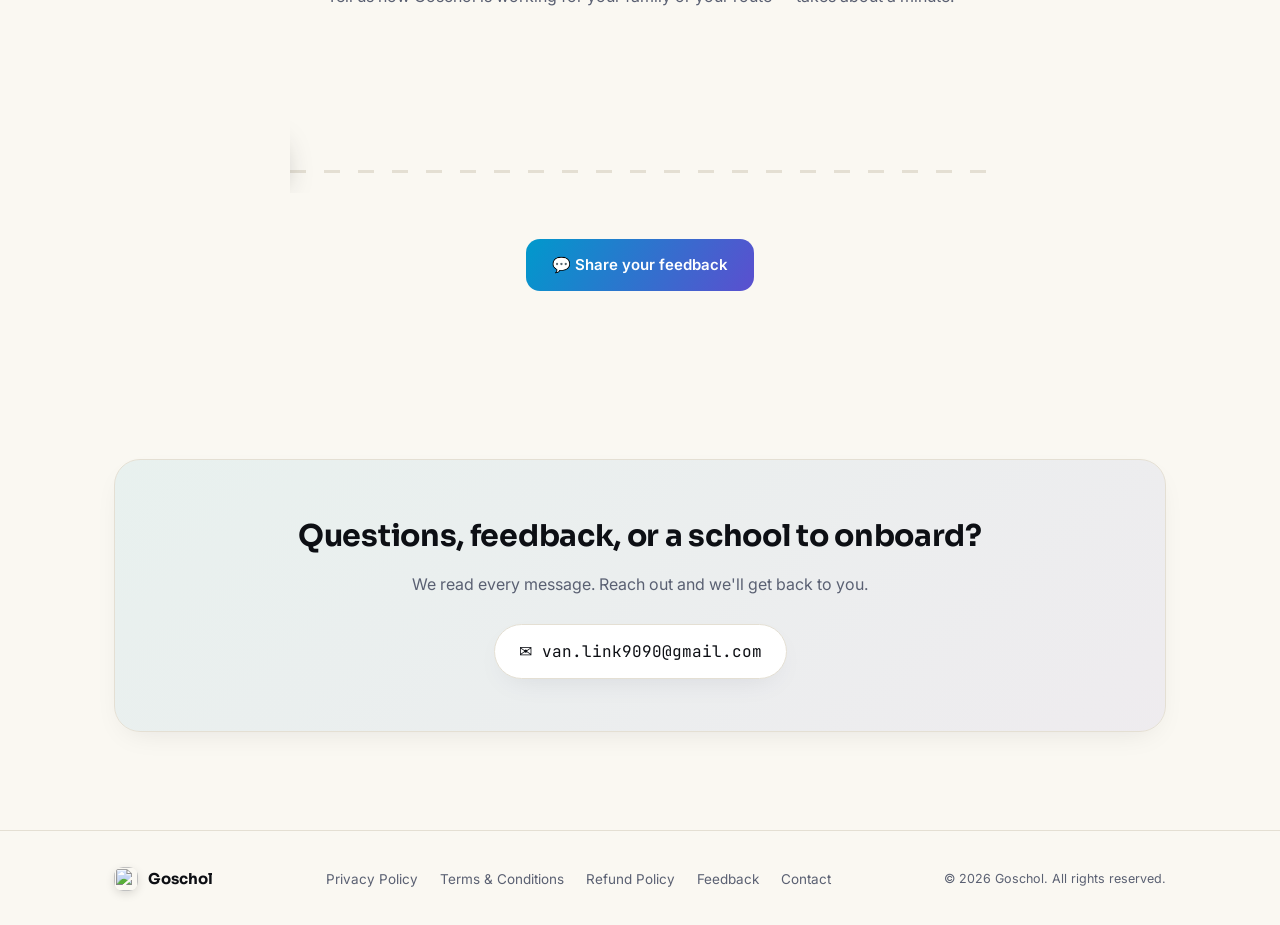
==== commit 3ddb7856: "Add 'How to Use' links and app description Added links for 'How to Use' in the navigation and CTA se" ====
--- a/index.html
+++ b/index.html
@@ -14,10 +14,12 @@
   <div class="wrap">
     <div class="brand"><img src="assets/icon.png" alt="Goschol icon"> Goschol</div>
     <div class="navlinks">
+      <a href="#about">About</a>
       <a href="#features">Features</a>
       <a href="#preview">Preview</a>
       <a href="#pricing">Pricing</a>
       <a href="#download">Download</a>
+      <a href="https://youtube.com/@goshol-h7x?si=uh1qzAWmHfQCrQQ8" target="_blank" rel="noopener">How to Use</a>
       <a href="feedback.html">Feedback</a>
       <a href="privacy.html">Privacy</a>
       <a href="terms.html">Terms</a>
@@ -35,6 +37,9 @@
       <a class="btn btn-primary" href="#download">Get Goschol <span class="app-version">v1.0.0</span></a>
       <a class="btn btn-ghost" href="#preview">See it in action</a>
     </div>
+    <div class="cta-row" style="margin-top:16px;">
+      <a class="btn btn-youtube btn-lg" href="https://youtube.com/@goshol-h7x?si=uh1qzAWmHfQCrQQ8" target="_blank" rel="noopener">▶ How to Use</a>
+    </div>
     <div style="margin-top:22px;">
       <span class="version-pill">🚀 Latest release: <span class="app-version">v1.0.0</span></span>
     </div>
@@ -43,6 +48,29 @@
 
 <section id="about">
   <div class="wrap">
+    <div class="section-head">
+      <div class="stop"><span class="dot"></span><span class="label">About Goschol</span></div>
+      <h2>What is Goschol?</h2>
+      <p>Goschol is a school van tracking and communication app that connects drivers, parents, and schools in one place — built so no one has to wonder where the van is or who to call.</p>
+    </div>
+    <div class="grid3" style="margin-bottom:56px;">
+      <div class="plan-card">
+        <div class="ico">📍</div>
+        <h3>Live location, when it matters</h3>
+        <p>While a trip is active, parents can see the van's live location and estimated arrival — no more standing at the gate guessing.</p>
+      </div>
+      <div class="plan-card">
+        <div class="ico">💬</div>
+        <h3>Direct chat, no group-chat noise</h3>
+        <p>Drivers and parents message each other directly — quick updates, no hunting through a 40-person WhatsApp group for one reply.</p>
+      </div>
+      <div class="plan-card">
+        <div class="ico">🚨</div>
+        <h3>Help, one tap away</h3>
+        <p>Ambulance, police, or the school — reachable in a single tap, right from the app, when every second counts.</p>
+      </div>
+    </div>
+
     <div class="section-head">
       <h2>One app, two seats — driver and parent</h2>
       <p>Goschol replaces scattered phone calls and unread messages with a single, purpose-built line between the person driving and the person waiting.</p>
@@ -319,4 +347,4 @@
 </script>
 
 </body>
-</html>
+  </html>
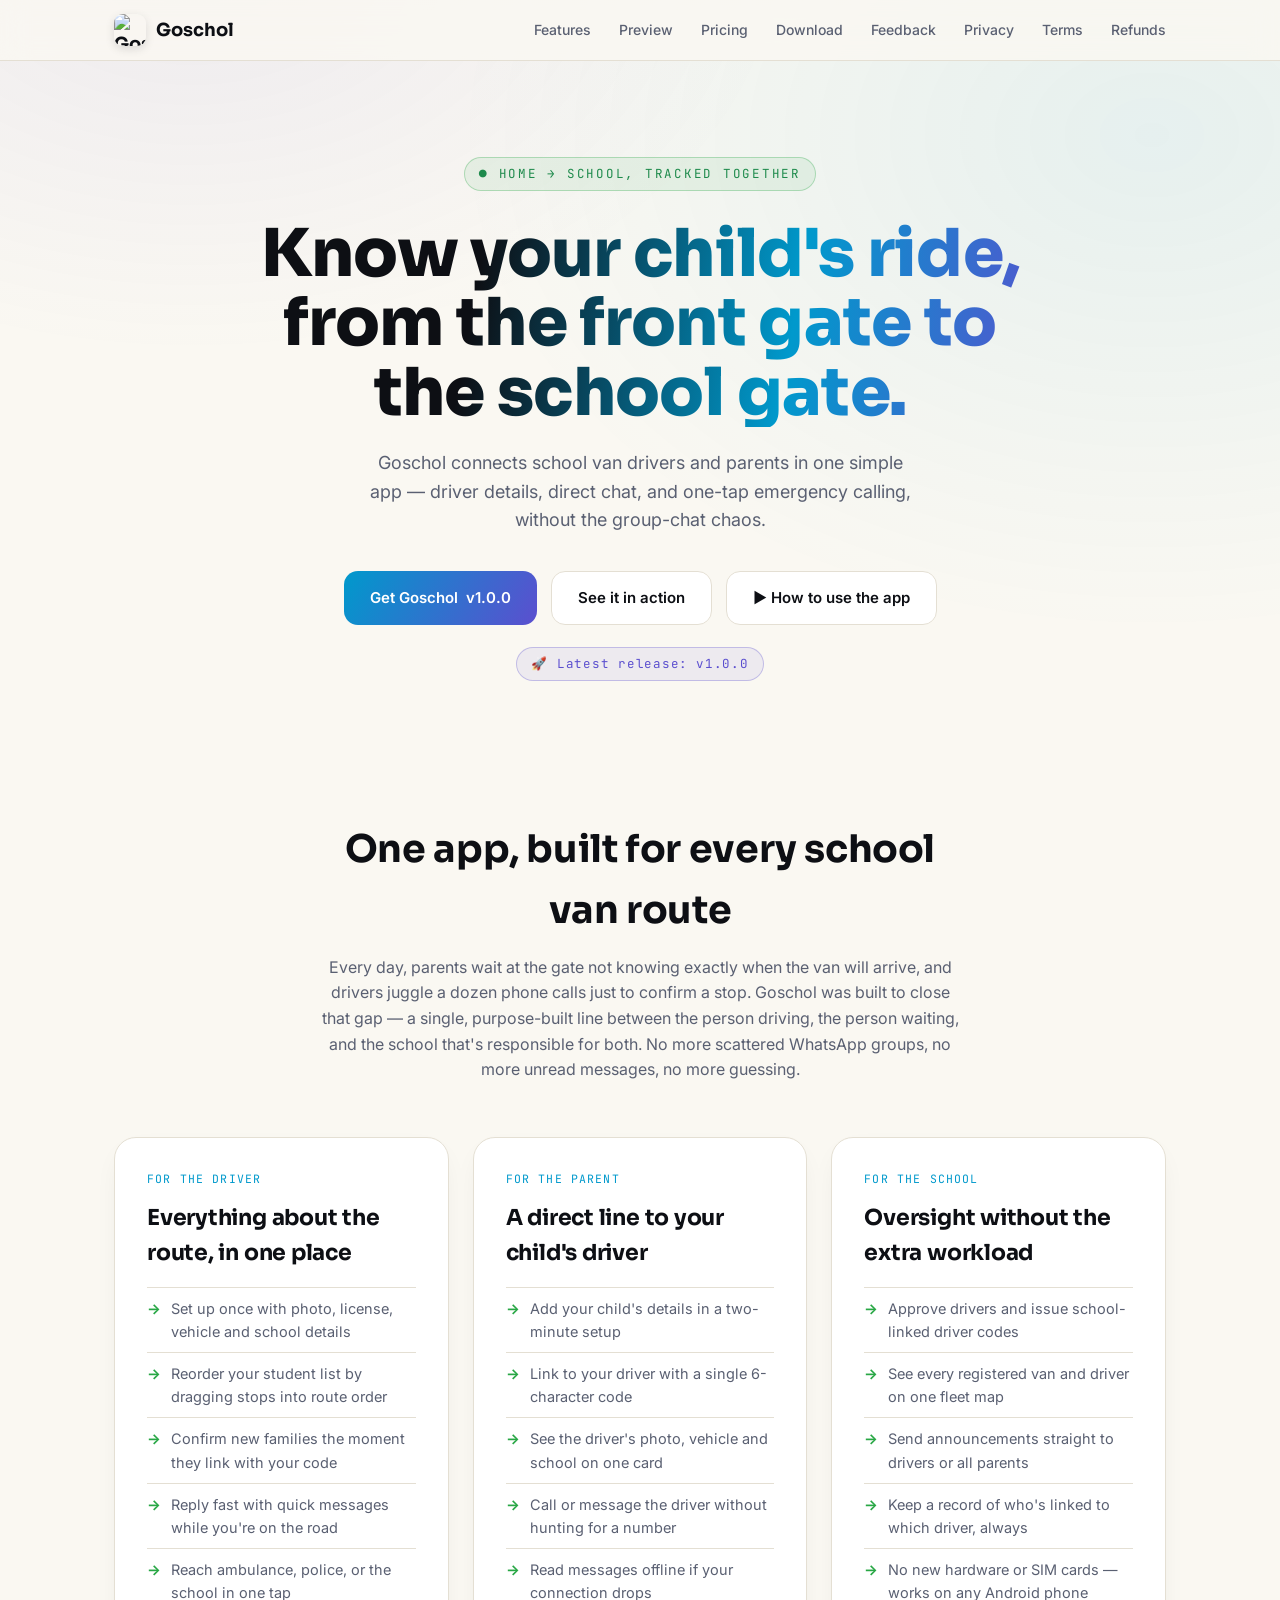
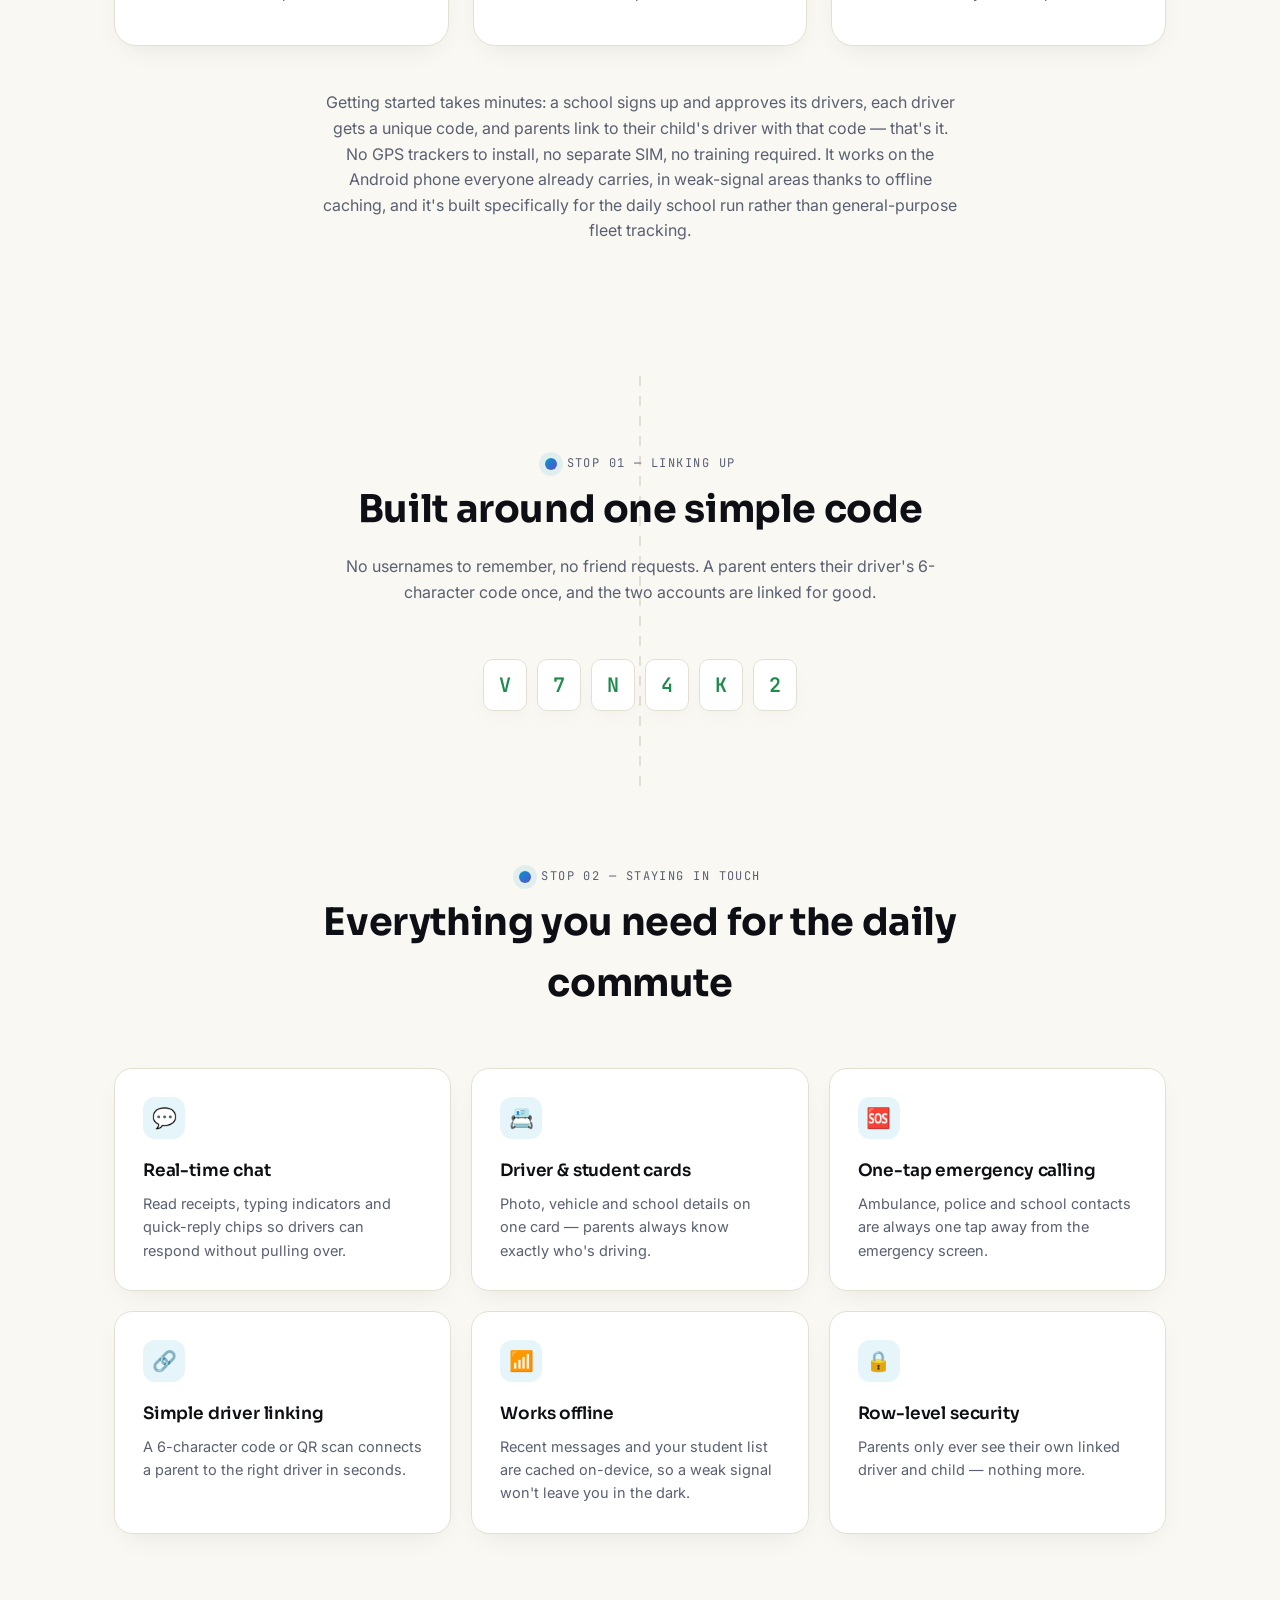
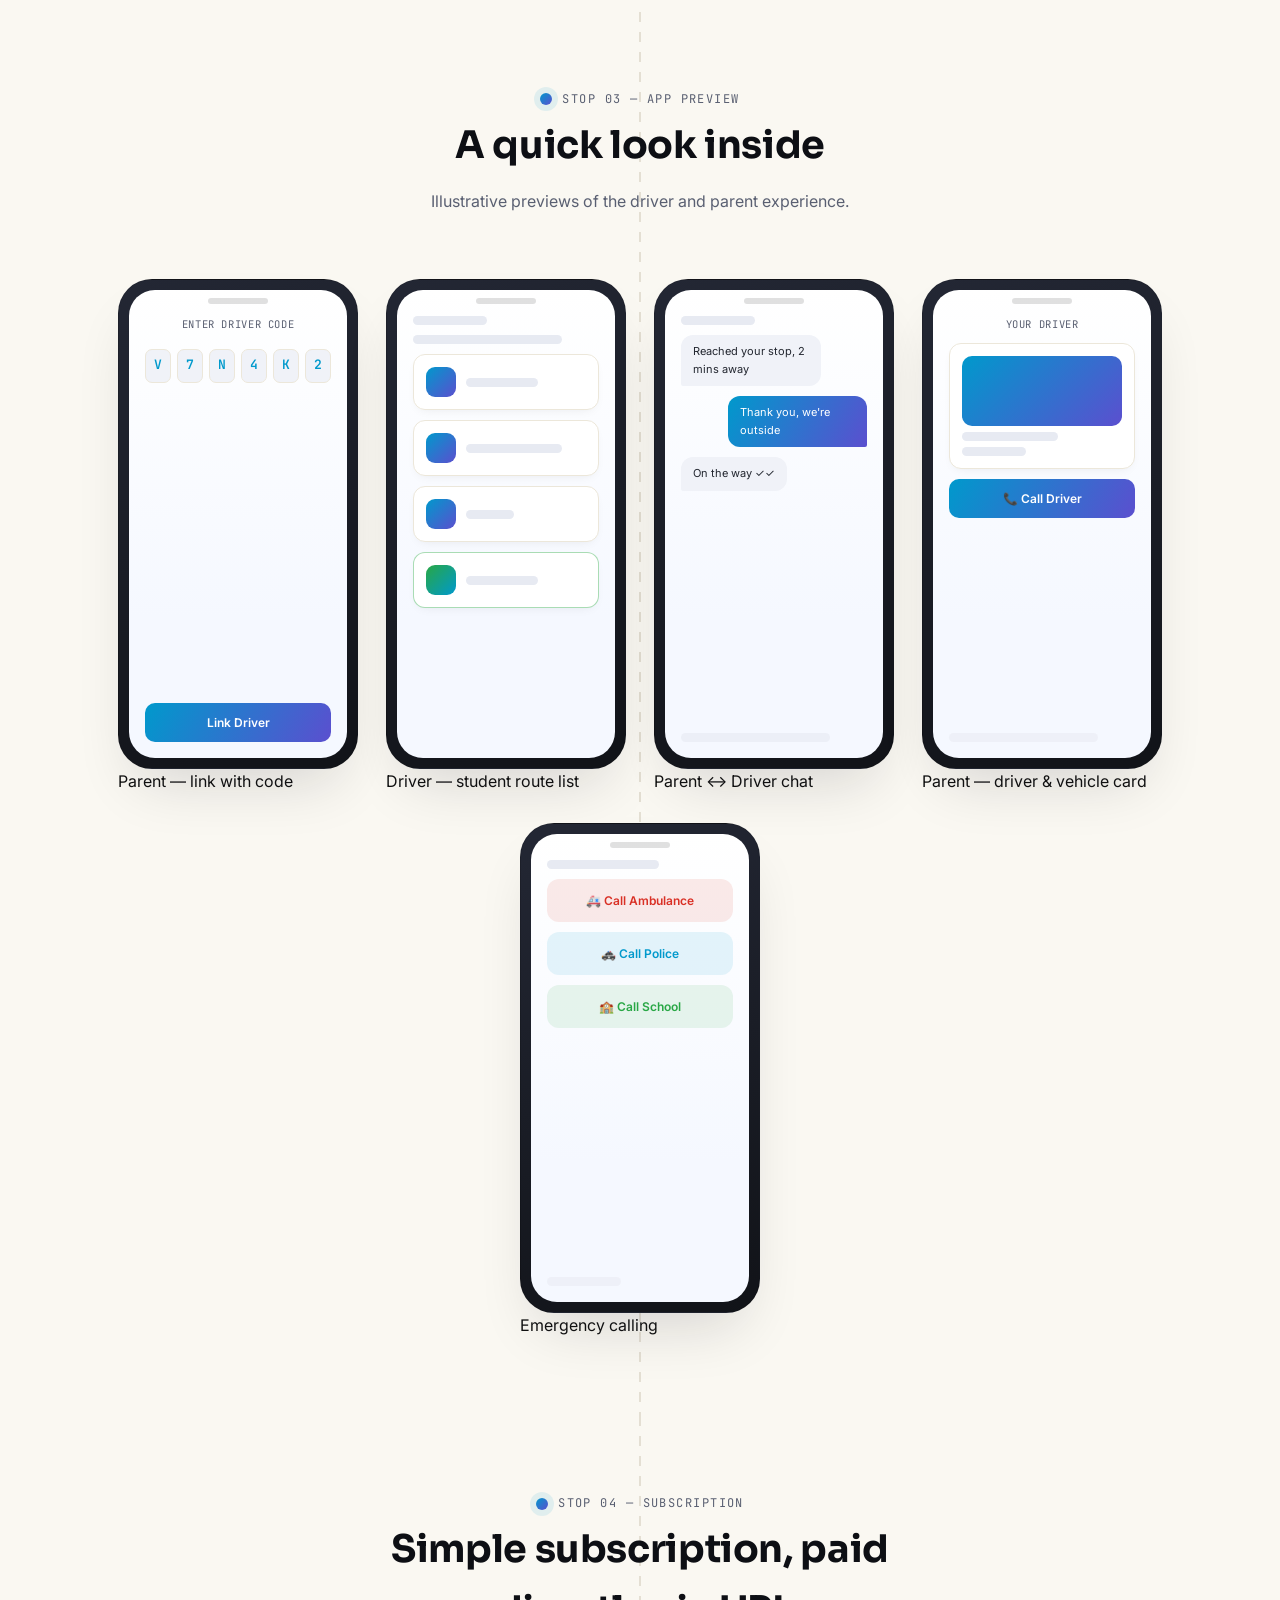
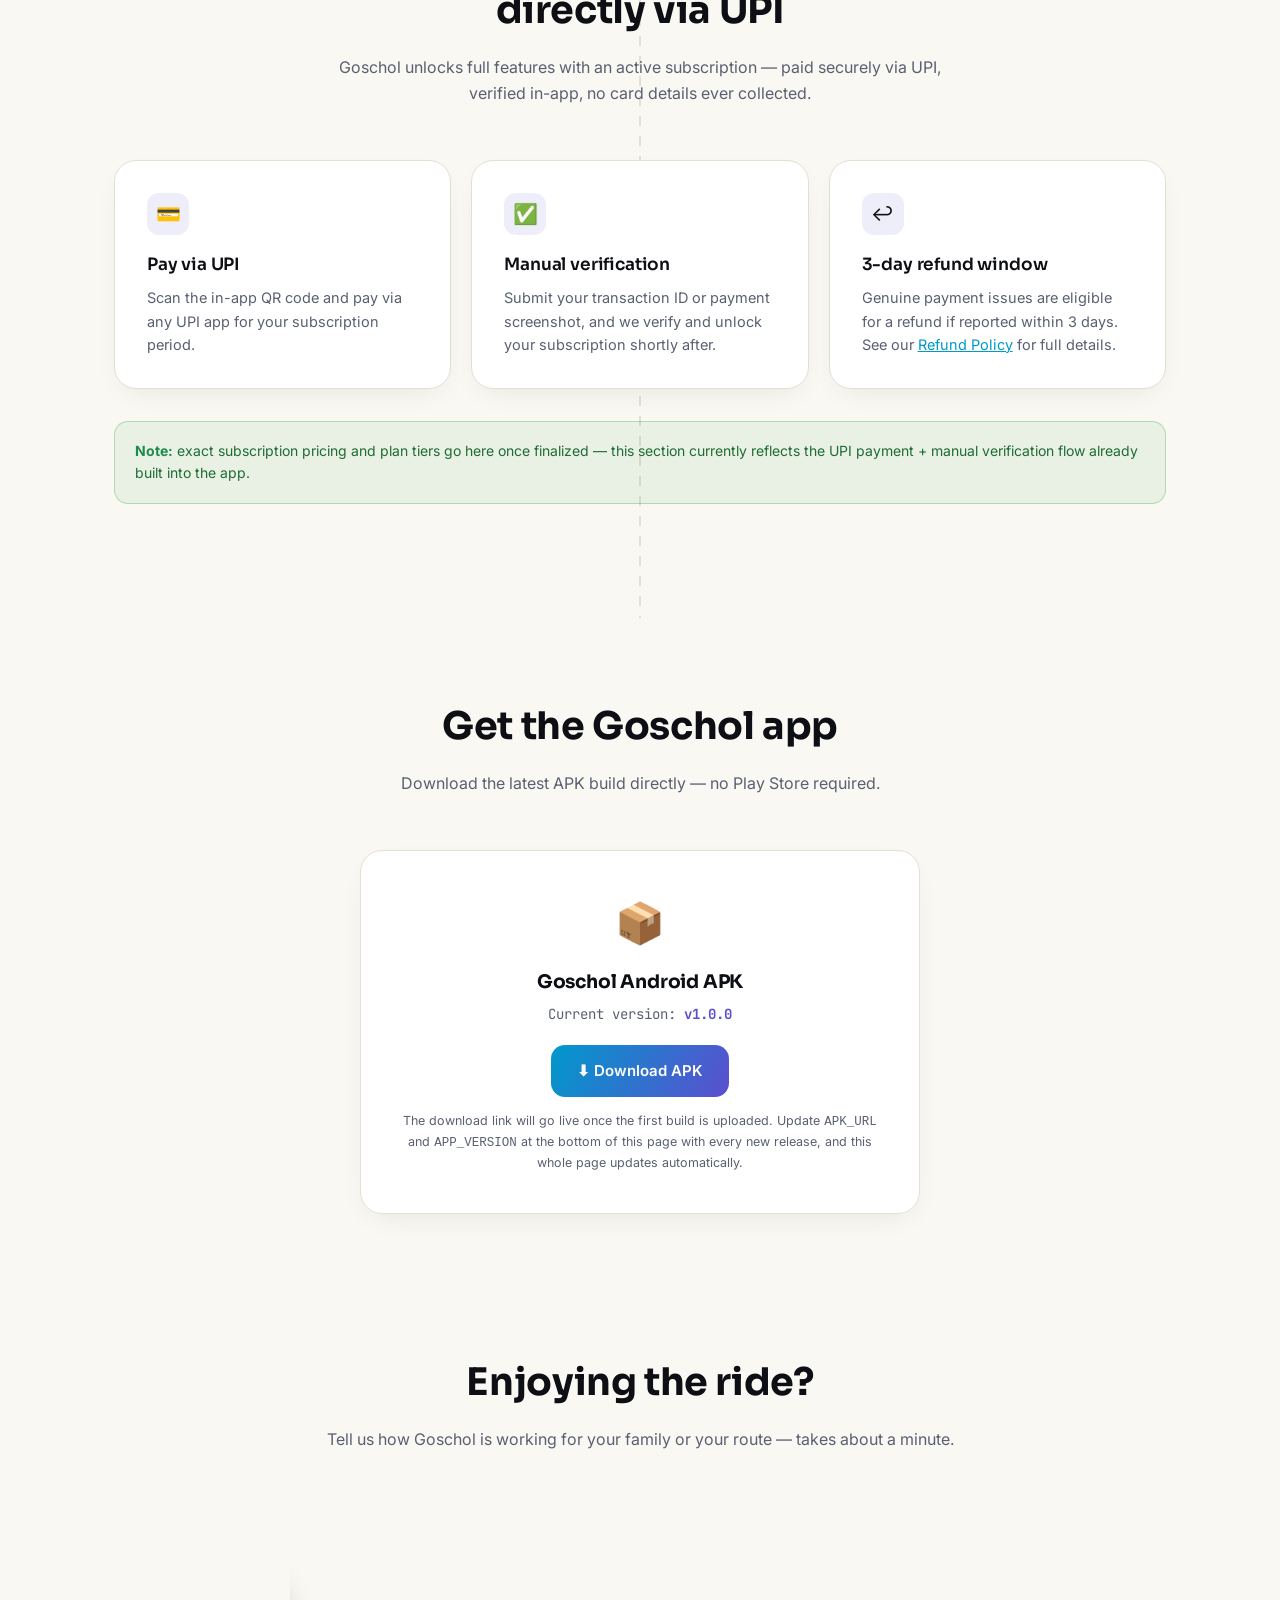
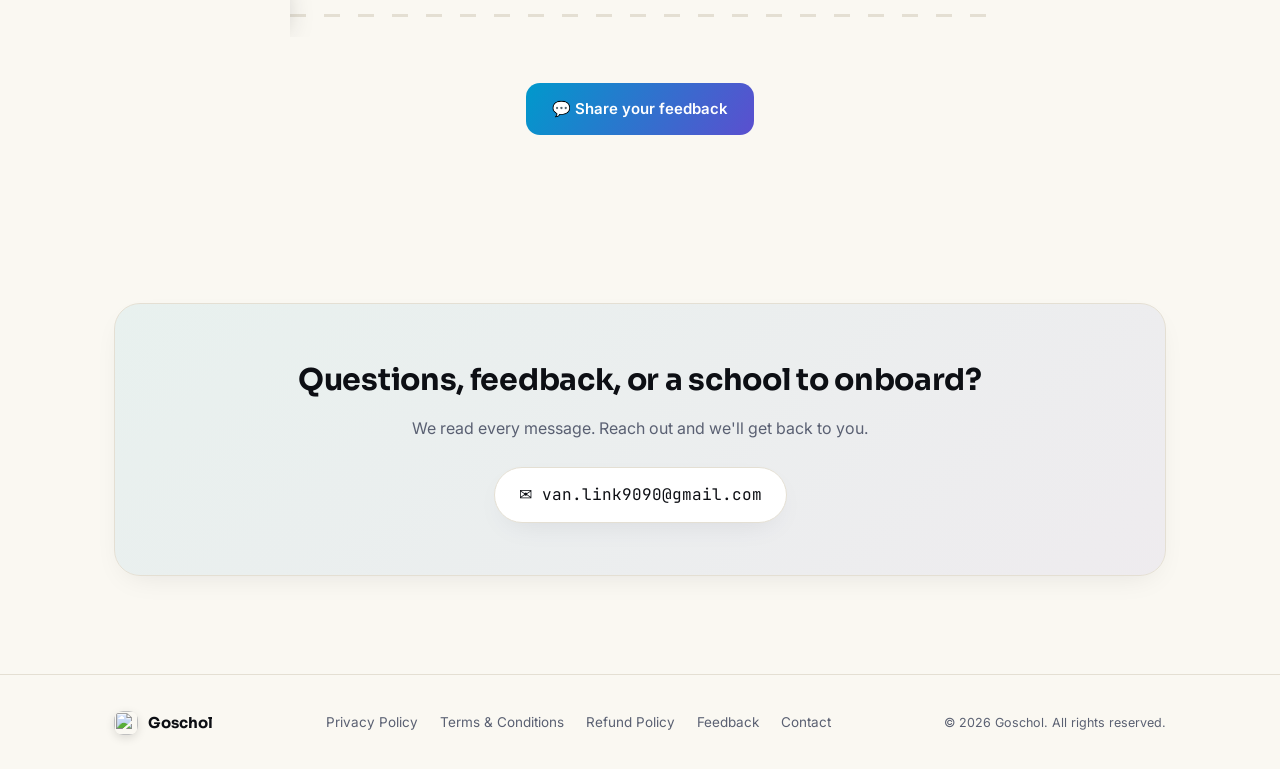
==== commit 899759f6: "Add files via upload" ====
--- a/index.html
+++ b/index.html
@@ -14,12 +14,10 @@
   <div class="wrap">
     <div class="brand"><img src="assets/icon.png" alt="Goschol icon"> Goschol</div>
     <div class="navlinks">
-      <a href="#about">About</a>
       <a href="#features">Features</a>
       <a href="#preview">Preview</a>
       <a href="#pricing">Pricing</a>
       <a href="#download">Download</a>
-      <a href="https://youtube.com/@goshol-h7x?si=uh1qzAWmHfQCrQQ8" target="_blank" rel="noopener">How to Use</a>
       <a href="feedback.html">Feedback</a>
       <a href="privacy.html">Privacy</a>
       <a href="terms.html">Terms</a>
@@ -36,9 +34,7 @@
     <div class="cta-row">
       <a class="btn btn-primary" href="#download">Get Goschol <span class="app-version">v1.0.0</span></a>
       <a class="btn btn-ghost" href="#preview">See it in action</a>
-    </div>
-    <div class="cta-row" style="margin-top:16px;">
-      <a class="btn btn-youtube btn-lg" href="https://youtube.com/@goshol-h7x?si=uh1qzAWmHfQCrQQ8" target="_blank" rel="noopener">▶ How to Use</a>
+      <a class="btn btn-ghost" href="https://youtube.com/@goshol-h7x?si=uh1qzAWmHfQCrQQ8" target="_blank" rel="noopener">▶ How to use the app</a>
     </div>
     <div style="margin-top:22px;">
       <span class="version-pill">🚀 Latest release: <span class="app-version">v1.0.0</span></span>
@@ -49,31 +45,8 @@
 <section id="about">
   <div class="wrap">
     <div class="section-head">
-      <div class="stop"><span class="dot"></span><span class="label">About Goschol</span></div>
-      <h2>What is Goschol?</h2>
-      <p>Goschol is a school van tracking and communication app that connects drivers, parents, and schools in one place — built so no one has to wonder where the van is or who to call.</p>
-    </div>
-    <div class="grid3" style="margin-bottom:56px;">
-      <div class="plan-card">
-        <div class="ico">📍</div>
-        <h3>Live location, when it matters</h3>
-        <p>While a trip is active, parents can see the van's live location and estimated arrival — no more standing at the gate guessing.</p>
-      </div>
-      <div class="plan-card">
-        <div class="ico">💬</div>
-        <h3>Direct chat, no group-chat noise</h3>
-        <p>Drivers and parents message each other directly — quick updates, no hunting through a 40-person WhatsApp group for one reply.</p>
-      </div>
-      <div class="plan-card">
-        <div class="ico">🚨</div>
-        <h3>Help, one tap away</h3>
-        <p>Ambulance, police, or the school — reachable in a single tap, right from the app, when every second counts.</p>
-      </div>
-    </div>
-
-    <div class="section-head">
-      <h2>One app, two seats — driver and parent</h2>
-      <p>Goschol replaces scattered phone calls and unread messages with a single, purpose-built line between the person driving and the person waiting.</p>
+      <h2>One app, built for every school van route</h2>
+      <p>Every day, parents wait at the gate not knowing exactly when the van will arrive, and drivers juggle a dozen phone calls just to confirm a stop. Goschol was built to close that gap — a single, purpose-built line between the person driving, the person waiting, and the school that's responsible for both. No more scattered WhatsApp groups, no more unread messages, no more guessing.</p>
     </div>
     <div class="roles">
       <div class="role-card">
@@ -98,6 +71,20 @@
           <li>Read messages offline if your connection drops</li>
         </ul>
       </div>
+      <div class="role-card">
+        <span class="tag">For the school</span>
+        <h3>Oversight without the extra workload</h3>
+        <ul>
+          <li>Approve drivers and issue school-linked driver codes</li>
+          <li>See every registered van and driver on one fleet map</li>
+          <li>Send announcements straight to drivers or all parents</li>
+          <li>Keep a record of who's linked to which driver, always</li>
+          <li>No new hardware or SIM cards — works on any Android phone</li>
+        </ul>
+      </div>
+    </div>
+    <div class="section-head" style="margin-top:44px;">
+      <p>Getting started takes minutes: a school signs up and approves its drivers, each driver gets a unique code, and parents link to their child's driver with that code — that's it. No GPS trackers to install, no separate SIM, no training required. It works on the Android phone everyone already carries, in weak-signal areas thanks to offline caching, and it's built specifically for the daily school run rather than general-purpose fleet tracking.</p>
     </div>
   </div>
 </section>
@@ -347,4 +334,4 @@
 </script>
 
 </body>
-  </html>
+</html>
--- a/style.css
+++ b/style.css
@@ -136,7 +136,7 @@
 .card p{color:var(--text-dim); font-size:14.5px;}
 
 /* ---------- ROLE TABS ---------- */
-.roles{display:grid; grid-template-columns:1fr 1fr; gap:24px;}
+.roles{display:grid; grid-template-columns:1fr 1fr 1fr; gap:24px;}
 .role-card{
   border:1px solid var(--card-line); border-radius:22px; padding:32px; background:var(--card);
   box-shadow:var(--shadow);
@@ -363,11 +363,11 @@
   filter:drop-shadow(0 10px 12px rgba(20,20,30,0.18));
 }
 @keyframes vanDrive{
-  0%{ left:-15%; transform:translateY(0) rotate(0deg); }
-  25%{ transform:translateY(-4px) rotate(-1deg); }
-  50%{ transform:translateY(0) rotate(0deg); }
-  75%{ transform:translateY(-3px) rotate(1deg); }
-  100%{ left:105%; transform:translateY(0) rotate(0deg); }
+  0%{ left:-15%; transform:scaleX(-1) translateY(0) rotate(0deg); }
+  25%{ transform:scaleX(-1) translateY(-4px) rotate(1deg); }
+  50%{ transform:scaleX(-1) translateY(0) rotate(0deg); }
+  75%{ transform:scaleX(-1) translateY(-3px) rotate(-1deg); }
+  100%{ left:105%; transform:scaleX(-1) translateY(0) rotate(0deg); }
 }
 .wind-line{
   position:absolute; height:3px; border-radius:3px;
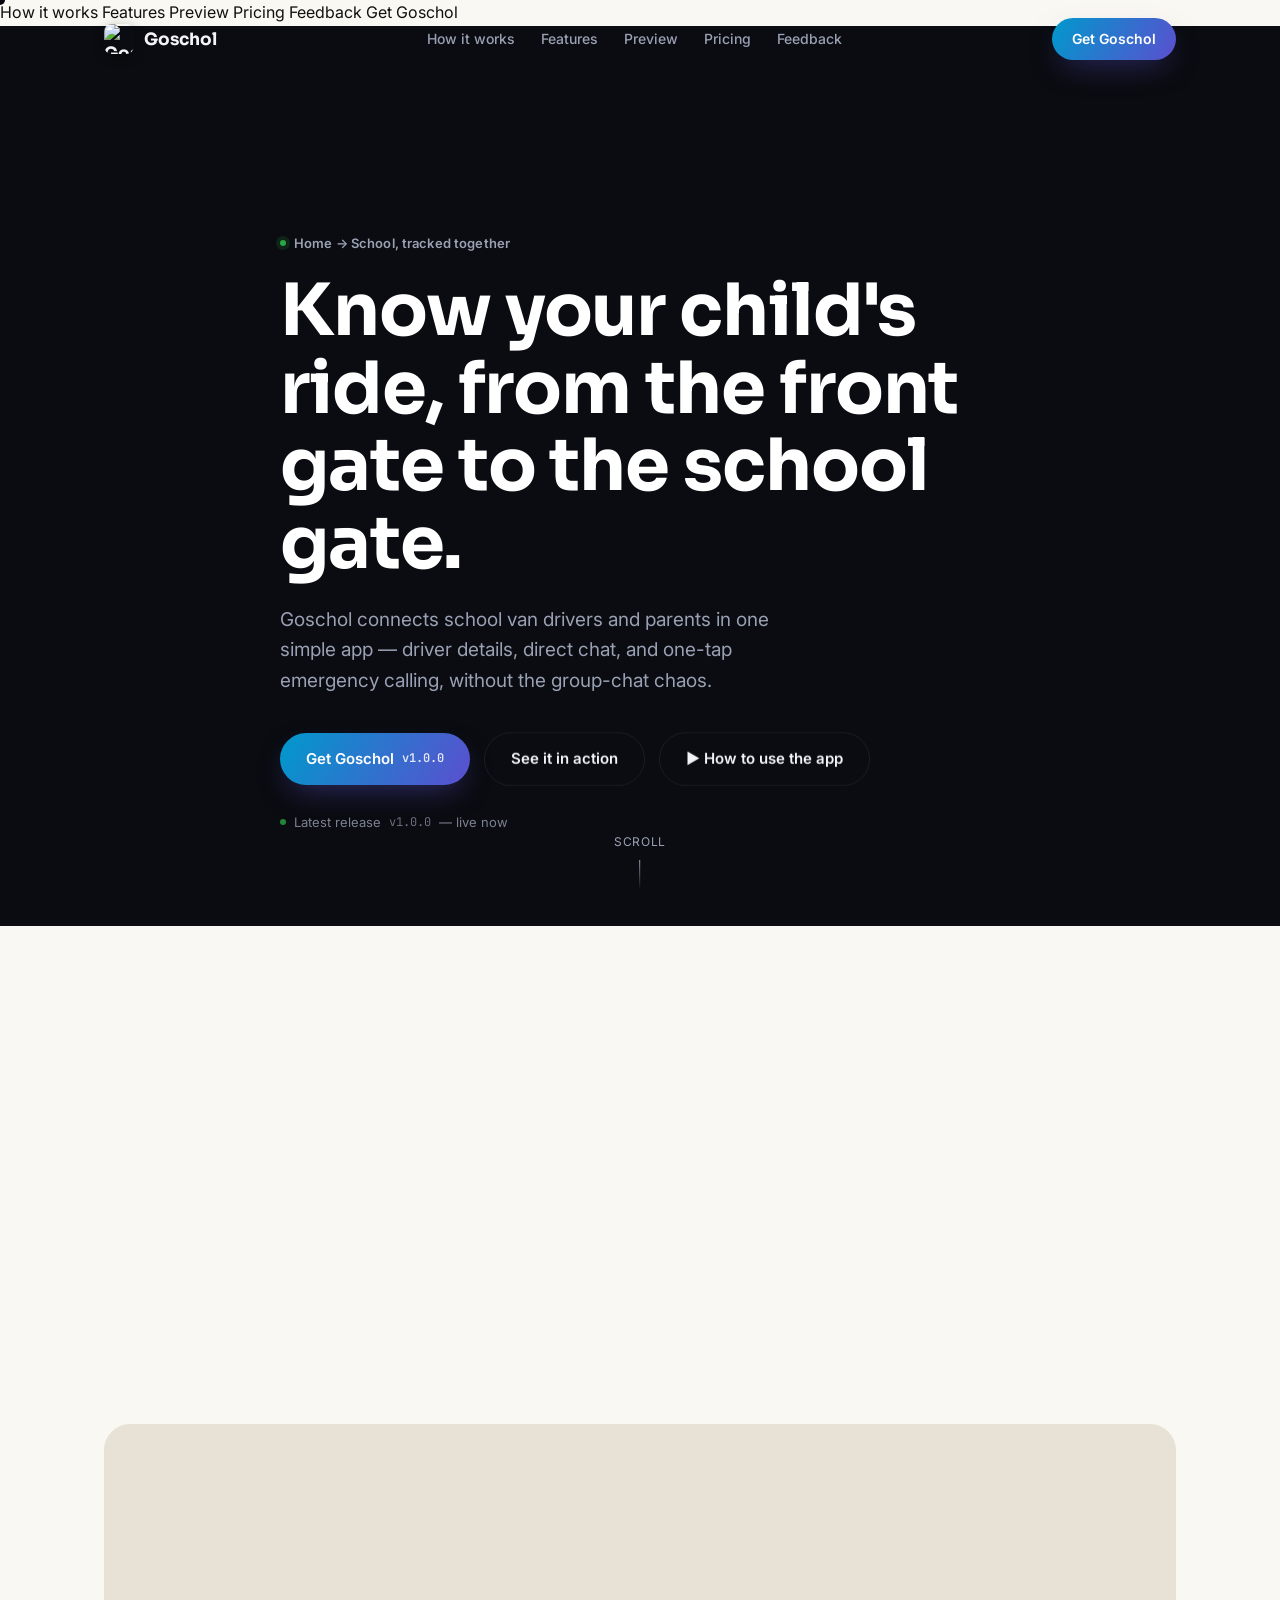
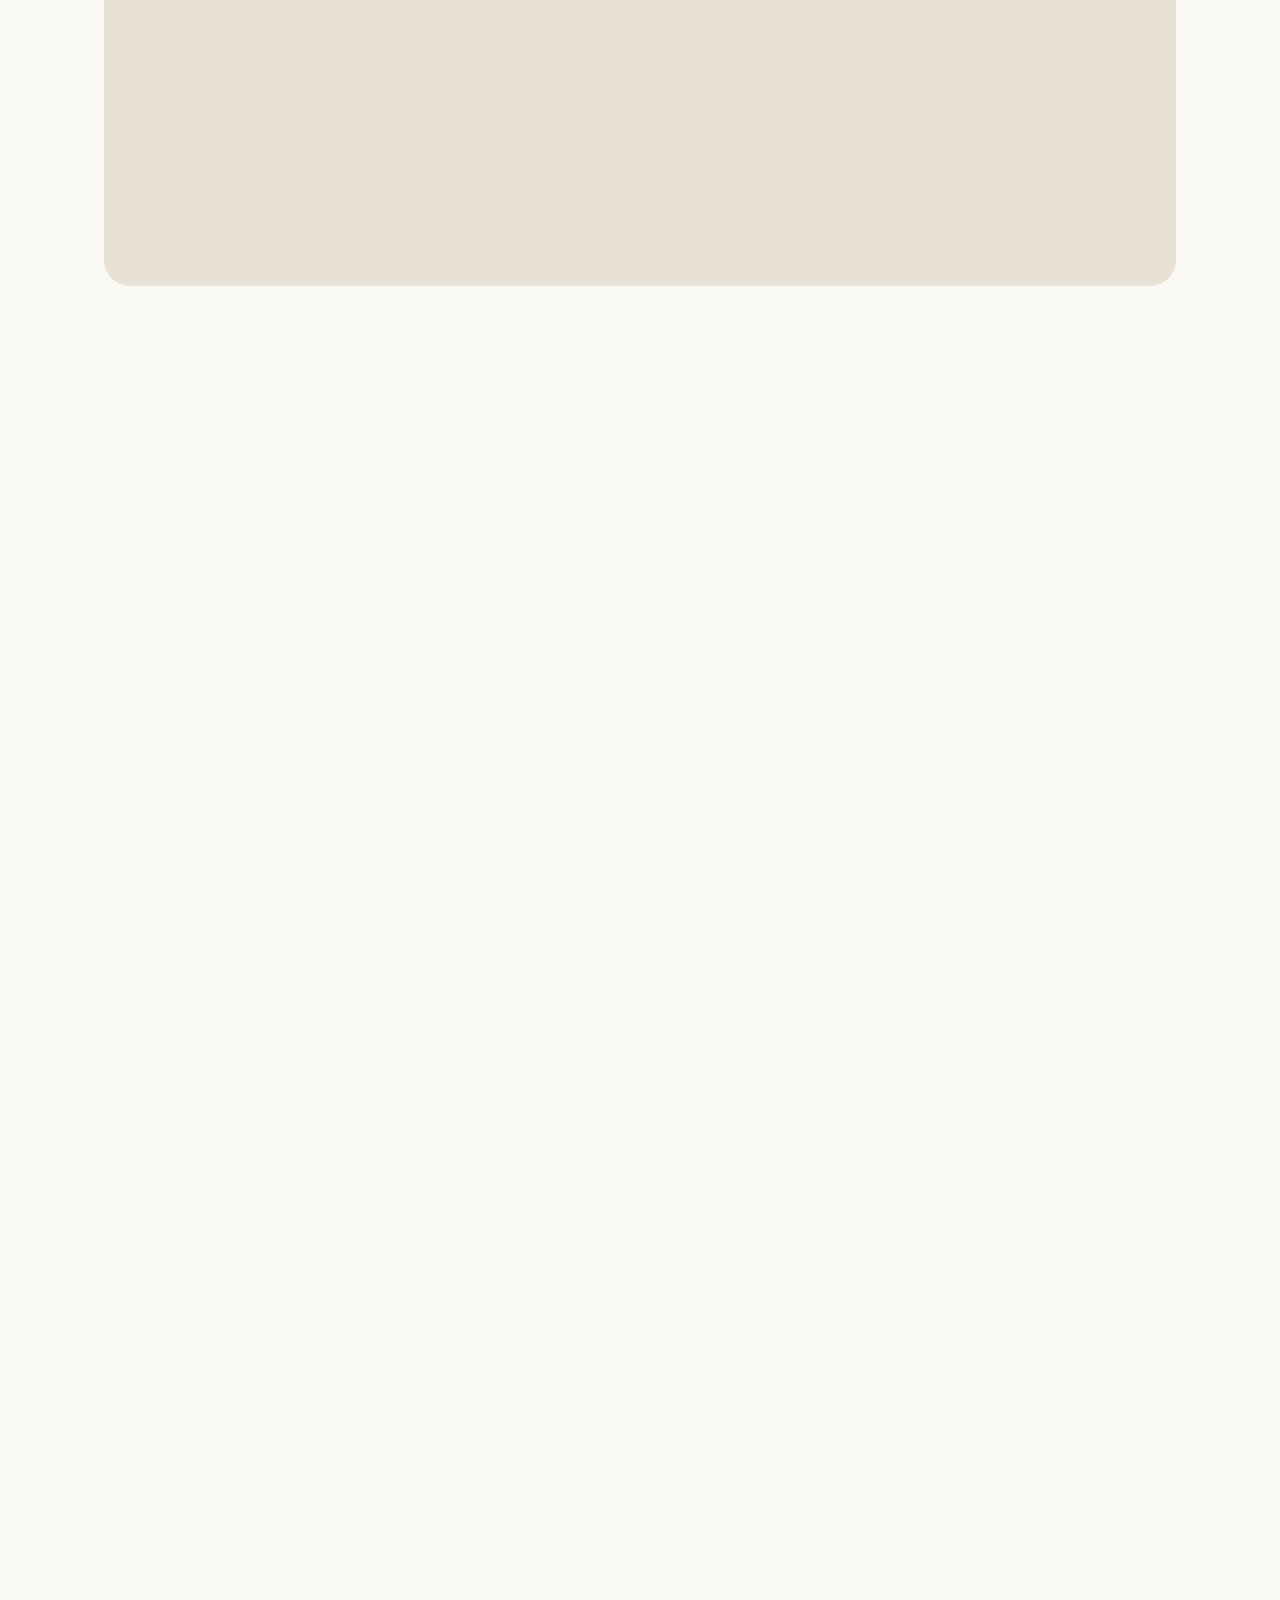
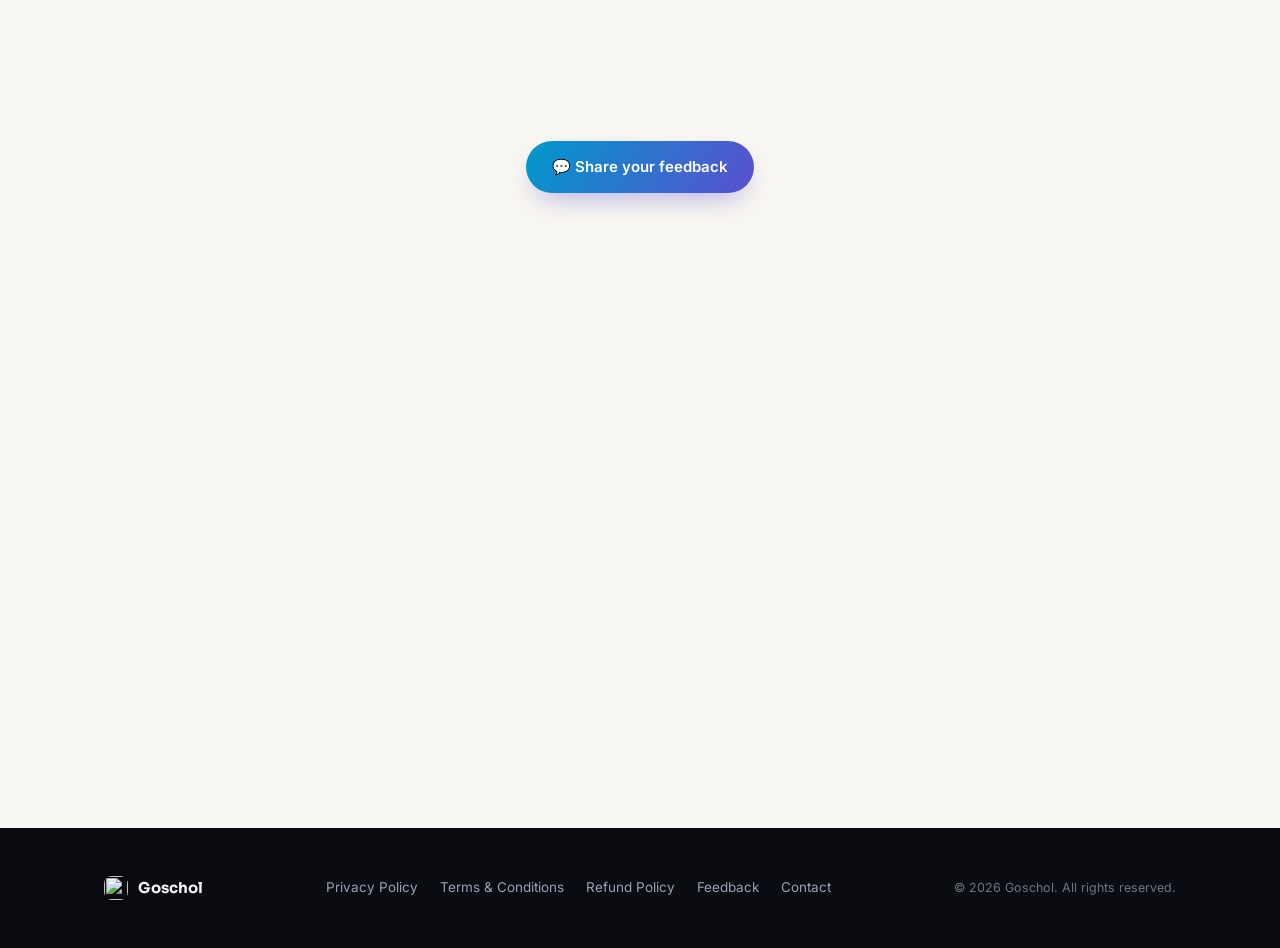
==== commit c281fb8c: "Add files via upload" ====
--- a/index.html
+++ b/index.html
@@ -10,46 +10,68 @@
 </head>
 <body>
 
-<nav class="nav">
+<div class="cursor-dot" id="cursorDot"></div>
+
+<div id="loader" style="position:fixed;inset:0;z-index:999;background:#0A0C11;display:flex;align-items:center;justify-content:center;">
+  <div class="mono" style="color:#fff;font-size:14px;letter-spacing:.08em;display:flex;align-items:center;gap:10px;">
+    <span id="loaderDot" style="width:8px;height:8px;border-radius:50%;background:linear-gradient(120deg,#0099CC,#5B4FCF);display:inline-block;"></span>
+    GOSCHOL
+  </div>
+</div>
+
+<nav class="nav" id="nav">
   <div class="wrap">
     <div class="brand"><img src="assets/icon.png" alt="Goschol icon"> Goschol</div>
     <div class="navlinks">
+      <a href="#roles">How it works</a>
       <a href="#features">Features</a>
       <a href="#preview">Preview</a>
       <a href="#pricing">Pricing</a>
-      <a href="#download">Download</a>
       <a href="feedback.html">Feedback</a>
-      <a href="privacy.html">Privacy</a>
-      <a href="terms.html">Terms</a>
-      <a href="refund.html">Refunds</a>
+    </div>
+    <div class="nav-cta">
+      <a class="btn btn-primary" href="#download">Get Goschol</a>
+      <button class="nav-toggle" id="navToggle" aria-label="Open menu"><span></span><span></span><span></span></button>
     </div>
   </div>
 </nav>
 
-<header class="hero">
-  <div class="wrap">
-    <span class="eyebrow">● Home → School, tracked together</span>
-    <h1>Know your child's ride, from the front gate to the school gate.</h1>
-    <p class="lede">Goschol connects school van drivers and parents in one simple app — driver details, direct chat, and one-tap emergency calling, without the group-chat chaos.</p>
-    <div class="cta-row">
-      <a class="btn btn-primary" href="#download">Get Goschol <span class="app-version">v1.0.0</span></a>
-      <a class="btn btn-ghost" href="#preview">See it in action</a>
-      <a class="btn btn-ghost" href="https://youtube.com/@goshol-h7x?si=uh1qzAWmHfQCrQQ8" target="_blank" rel="noopener">▶ How to use the app</a>
-    </div>
-    <div style="margin-top:22px;">
-      <span class="version-pill">🚀 Latest release: <span class="app-version">v1.0.0</span></span>
-    </div>
-  </div>
+<div class="mobile-menu" id="mobileMenu">
+  <a href="#roles">How it works</a>
+  <a href="#features">Features</a>
+  <a href="#preview">Preview</a>
+  <a href="#pricing">Pricing</a>
+  <a href="feedback.html">Feedback</a>
+  <a href="#download">Get Goschol</a>
+</div>
+
+<header class="hero on-ink" id="heroSection">
+  <canvas id="hero-canvas"></canvas>
+  <div class="wrap">
+    <div class="hero-inner">
+      <span class="eyebrow"><span class="dot"></span>Home → School, tracked together</span>
+      <h1 id="heroHeadline">Know your child's ride, from the front gate to the school gate.</h1>
+      <p class="lede">Goschol connects school van drivers and parents in one simple app — driver details, direct chat, and one-tap emergency calling, without the group-chat chaos.</p>
+      <div class="cta-row">
+        <a class="btn btn-primary magnetic" href="#download">Get Goschol <span class="app-version">v1.0.0</span></a>
+        <a class="btn btn-ghost magnetic" href="#preview">See it in action</a>
+        <a class="btn btn-ghost magnetic" href="https://youtube.com/@goshol-h7x?si=uh1qzAWmHfQCrQQ8" target="_blank" rel="noopener">▶ How to use the app</a>
+      </div>
+      <div class="hero-note"><span class="dot"></span>Latest release <span class="app-version mono">v1.0.0</span> — live now</div>
+    </div>
+  </div>
+  <div class="scroll-hint"><span>SCROLL</span><span class="line"></span></div>
 </header>
 
 <section id="about">
   <div class="wrap">
-    <div class="section-head">
+    <div class="section-head reveal">
+      <span class="eyebrow"><span class="dot"></span>The problem</span>
       <h2>One app, built for every school van route</h2>
-      <p>Every day, parents wait at the gate not knowing exactly when the van will arrive, and drivers juggle a dozen phone calls just to confirm a stop. Goschol was built to close that gap — a single, purpose-built line between the person driving, the person waiting, and the school that's responsible for both. No more scattered WhatsApp groups, no more unread messages, no more guessing.</p>
-    </div>
-    <div class="roles">
-      <div class="role-card">
+    </div>
+    <p class="lead-p reveal" style="margin-bottom:52px;">Every day, parents wait at the gate not knowing exactly when the van will arrive, and drivers juggle a dozen phone calls just to confirm a stop. Goschol was built to close that gap — a single, purpose-built line between the person driving, the person waiting, and the school that's responsible for both. No more scattered WhatsApp groups, no more unread messages, no more guessing.</p>
+    <div class="roles" id="roles">
+      <div class="role-card reveal">
         <span class="tag">For the driver</span>
         <h3>Everything about the route, in one place</h3>
         <ul>
@@ -60,7 +82,7 @@
           <li>Reach ambulance, police, or the school in one tap</li>
         </ul>
       </div>
-      <div class="role-card">
+      <div class="role-card reveal">
         <span class="tag">For the parent</span>
         <h3>A direct line to your child's driver</h3>
         <ul>
@@ -71,7 +93,7 @@
           <li>Read messages offline if your connection drops</li>
         </ul>
       </div>
-      <div class="role-card">
+      <div class="role-card reveal">
         <span class="tag">For the school</span>
         <h3>Oversight without the extra workload</h3>
         <ul>
@@ -83,21 +105,18 @@
         </ul>
       </div>
     </div>
-    <div class="section-head" style="margin-top:44px;">
-      <p>Getting started takes minutes: a school signs up and approves its drivers, each driver gets a unique code, and parents link to their child's driver with that code — that's it. No GPS trackers to install, no separate SIM, no training required. It works on the Android phone everyone already carries, in weak-signal areas thanks to offline caching, and it's built specifically for the daily school run rather than general-purpose fleet tracking.</p>
-    </div>
-  </div>
-</section>
-
-<section id="features" style="position:relative;">
-  <div class="route-rail"></div>
-  <div class="wrap">
-    <div class="section-head">
+    <p class="lead-p reveal" style="margin-top:44px;">Getting started takes minutes: a school signs up and approves its drivers, each driver gets a unique code, and parents link to their child's driver with that code — that's it. No GPS trackers to install, no separate SIM, no training required. It works on the Android phone everyone already carries, in weak-signal areas thanks to offline caching, and it's built specifically for the daily school run rather than general-purpose fleet tracking.</p>
+  </div>
+</section>
+
+<section id="features" class="journey-section">
+  <div class="wrap">
+    <div class="section-head reveal">
       <div class="stop"><span class="dot"></span><span class="label">Stop 01 — Linking up</span></div>
       <h2>Built around one simple code</h2>
       <p>No usernames to remember, no friend requests. A parent enters their driver's 6-character code once, and the two accounts are linked for good.</p>
     </div>
-    <div class="code-strip">
+    <div class="code-strip reveal" id="codeStrip">
       <span>V</span><span>7</span><span>N</span><span>4</span><span>K</span><span>2</span>
     </div>
   </div>
@@ -105,37 +124,37 @@
 
 <section>
   <div class="wrap">
-    <div class="section-head">
+    <div class="section-head reveal">
       <div class="stop"><span class="dot"></span><span class="label">Stop 02 — Staying in touch</span></div>
       <h2>Everything you need for the daily commute</h2>
     </div>
     <div class="grid3">
-      <div class="card">
+      <div class="card reveal">
         <div class="ico">💬</div>
         <h3>Real-time chat</h3>
         <p>Read receipts, typing indicators and quick-reply chips so drivers can respond without pulling over.</p>
       </div>
-      <div class="card">
+      <div class="card reveal">
         <div class="ico">📇</div>
         <h3>Driver &amp; student cards</h3>
         <p>Photo, vehicle and school details on one card — parents always know exactly who's driving.</p>
       </div>
-      <div class="card">
+      <div class="card reveal">
         <div class="ico">🆘</div>
         <h3>One-tap emergency calling</h3>
         <p>Ambulance, police and school contacts are always one tap away from the emergency screen.</p>
       </div>
-      <div class="card">
+      <div class="card reveal">
         <div class="ico">🔗</div>
         <h3>Simple driver linking</h3>
         <p>A 6-character code or QR scan connects a parent to the right driver in seconds.</p>
       </div>
-      <div class="card">
+      <div class="card reveal">
         <div class="ico">📶</div>
         <h3>Works offline</h3>
         <p>Recent messages and your student list are cached on-device, so a weak signal won't leave you in the dark.</p>
       </div>
-      <div class="card">
+      <div class="card reveal">
         <div class="ico">🔒</div>
         <h3>Row-level security</h3>
         <p>Parents only ever see their own linked driver and child — nothing more.</p>
@@ -144,122 +163,59 @@
   </div>
 </section>
 
-<section id="preview" style="position:relative;">
-  <div class="route-rail"></div>
-  <div class="wrap">
-    <div class="section-head">
+<section id="preview">
+  <div class="wrap">
+    <div class="section-head reveal">
       <div class="stop"><span class="dot"></span><span class="label">Stop 03 — App preview</span></div>
       <h2>A quick look inside</h2>
-      <p>Illustrative previews of the driver and parent experience.</p>
+      <p>Real screens from the driver and parent setup flow.</p>
     </div>
     <div class="showcase">
-
-      <div>
-        <div class="phone"><div class="screen">
-          <div class="notch"></div>
-          <div class="screen-content">
-            <div class="mini-label">Enter driver code</div>
-            <div class="mini-code"><span>V</span><span>7</span><span>N</span><span>4</span><span>K</span><span>2</span></div>
-            <div style="flex:1"></div>
-            <div class="mini-btn">Link Driver</div>
-          </div>
-        </div></div>
-        <p class="caption">Parent — link with code</p>
-      </div>
-
-      <div>
-        <div class="phone"><div class="screen">
-          <div class="notch"></div>
-          <div class="screen-content">
-            <div class="mini-bar w40"></div>
-            <div class="mini-bar w80"></div>
-            <div class="mini-card"><div class="mini-avatar"></div><div style="flex:1"><div class="mini-bar w60"></div></div></div>
-            <div class="mini-card"><div class="mini-avatar"></div><div style="flex:1"><div class="mini-bar w80"></div></div></div>
-            <div class="mini-card"><div class="mini-avatar"></div><div style="flex:1"><div class="mini-bar w40"></div></div></div>
-            <div class="mini-card" style="border-color:rgba(40,167,69,0.4)"><div class="mini-avatar" style="background:linear-gradient(135deg,var(--green),var(--blue))"></div><div style="flex:1"><div class="mini-bar w60"></div></div></div>
-          </div>
-        </div></div>
-        <p class="caption">Driver — student route list</p>
-      </div>
-
-      <div>
-        <div class="phone"><div class="screen">
-          <div class="notch"></div>
-          <div class="screen-content">
-            <div class="mini-bar w40"></div>
-            <div class="chat-bubble left">Reached your stop, 2 mins away</div>
-            <div class="chat-bubble right">Thank you, we're outside</div>
-            <div class="chat-bubble left">On the way ✓✓</div>
-            <div style="flex:1"></div>
-            <div class="mini-bar w80" style="opacity:.6"></div>
-          </div>
-        </div></div>
-        <p class="caption">Parent ↔ Driver chat</p>
-      </div>
-
-      <div>
-        <div class="phone"><div class="screen">
-          <div class="notch"></div>
-          <div class="screen-content">
-            <div class="mini-label">Your driver</div>
-            <div class="mini-card vcard">
-              <div class="mini-avatar"></div>
-              <div class="mini-bar w60"></div>
-              <div class="mini-bar w40"></div>
-            </div>
-            <div class="mini-btn">📞 Call Driver</div>
-            <div style="flex:1"></div>
-            <div class="mini-bar w80" style="opacity:.5"></div>
-          </div>
-        </div></div>
-        <p class="caption">Parent — driver &amp; vehicle card</p>
-      </div>
-
-      <div>
-        <div class="phone"><div class="screen">
-          <div class="notch"></div>
-          <div class="screen-content">
-            <div class="mini-bar w60"></div>
-            <div class="emg-btn a">🚑 Call Ambulance</div>
-            <div class="emg-btn b">🚓 Call Police</div>
-            <div class="emg-btn c">🏫 Call School</div>
-            <div style="flex:1"></div>
-            <div class="mini-bar w40" style="opacity:.5"></div>
-          </div>
-        </div></div>
-        <p class="caption">Emergency calling</p>
-      </div>
-
-    </div>
-  </div>
-</section>
-
-<section id="pricing" style="position:relative;">
-  <div class="route-rail"></div>
-  <div class="wrap">
-    <div class="section-head">
+      <div class="reveal">
+        <div class="phone-frame"><div class="notch"></div><img src="assets/shot-driver-setup.jpg" alt="Driver setup screen — selfie, license, personal info"></div>
+        <p class="caption">Driver — profile setup</p>
+      </div>
+      <div class="reveal">
+        <div class="phone-frame"><div class="notch"></div><img src="assets/shot-vehicle-license.jpg" alt="Vehicle, license and school info screen"></div>
+        <p class="caption">Driver — vehicle &amp; school info</p>
+      </div>
+      <div class="reveal">
+        <div class="phone-frame"><div class="notch"></div><img src="assets/shot-parent-setup.jpg" alt="Parent setup screen with child details"></div>
+        <p class="caption">Parent — child details</p>
+      </div>
+      <div class="reveal">
+        <div class="phone-frame"><div class="notch"></div><img src="assets/shot-location.jpg" alt="Home and school drop location picker"></div>
+        <p class="caption">Parent — pickup &amp; drop location</p>
+      </div>
+    </div>
+  </div>
+</section>
+
+<section id="pricing" class="journey-section">
+  <div class="wrap">
+    <div class="section-head reveal">
       <div class="stop"><span class="dot"></span><span class="label">Stop 04 — Subscription</span></div>
       <h2>Simple subscription, paid directly via UPI</h2>
       <p>Goschol unlocks full features with an active subscription — paid securely via UPI, verified in-app, no card details ever collected.</p>
     </div>
     <div class="grid3">
-      <div class="plan-card">
+      <div class="plan-card reveal">
         <div class="ico">💳</div>
         <h3>Pay via UPI</h3>
         <p>Scan the in-app QR code and pay via any UPI app for your subscription period.</p>
       </div>
-      <div class="plan-card">
+      <div class="plan-card reveal">
         <div class="ico">✅</div>
         <h3>Manual verification</h3>
         <p>Submit your transaction ID or payment screenshot, and we verify and unlock your subscription shortly after.</p>
       </div>
-      <div class="plan-card">
+      <div class="plan-card reveal">
         <div class="ico">↩️</div>
         <h3>3-day refund window</h3>
-        <p>Genuine payment issues are eligible for a refund if reported within 3 days. See our <a href="refund.html">Refund Policy</a> for full details.</p>
-      </div>
-    </div>
-    <div class="legal-notice" style="margin-top:32px;">
+        <p>Genuine payment issues are eligible for a refund if reported within 3 days. See our <a href="refund.html" style="text-decoration:underline;">Refund Policy</a> for full details.</p>
+      </div>
+    </div>
+    <div class="legal-notice reveal" style="margin-top:32px;">
       <b>Note:</b> exact subscription pricing and plan tiers go here once finalized — this section currently reflects the UPI payment + manual verification flow already built into the app.
     </div>
   </div>
@@ -267,15 +223,11 @@
 
 <section id="download">
   <div class="wrap">
-    <div class="section-head">
-      <h2>Get the Goschol app</h2>
-      <p>Download the latest APK build directly — no Play Store required.</p>
-    </div>
-    <div class="download-card">
+    <div class="download-card reveal">
       <div style="font-size:40px;">📦</div>
-      <h3 style="margin-top:12px;">Goschol Android APK</h3>
-      <p class="ver">Current version: <b class="app-version">v1.0.0</b></p>
-      <a class="btn btn-primary" id="apkLink" href="#" style="margin-top:20px;">⬇ Download APK</a>
+      <h2 style="color:#fff;margin-top:16px;">Get the Goschol app</h2>
+      <p class="ver">Download the latest APK build directly — no Play Store required. Current version: <b class="app-version">v1.0.0</b></p>
+      <a class="btn btn-primary magnetic" id="apkLink" href="#" style="margin-top:24px;">⬇ Download APK</a>
       <p class="download-note">The download link will go live once the first build is uploaded. Update <code>APK_URL</code> and <code>APP_VERSION</code> at the bottom of this page with every new release, and this whole page updates automatically.</p>
     </div>
   </div>
@@ -283,11 +235,11 @@
 
 <section class="van-cta">
   <div class="wrap">
-    <div class="section-head">
+    <div class="section-head reveal" style="margin-left:auto;margin-right:auto;text-align:center;">
       <h2>Enjoying the ride?</h2>
-      <p>Tell us how Goschol is working for your family or your route — takes about a minute.</p>
-    </div>
-    <div class="van-stage">
+      <p style="margin-left:auto;margin-right:auto;">Tell us how Goschol is working for your family or your route — takes about a minute.</p>
+    </div>
+    <div class="van-stage reveal">
       <div class="wind-line" style="top:34%; width:70px; animation-duration:1.1s; animation-delay:0s;"></div>
       <div class="wind-line" style="top:48%; width:100px; animation-duration:1.4s; animation-delay:.3s;"></div>
       <div class="wind-line" style="top:58%; width:55px; animation-duration:.9s; animation-delay:.6s;"></div>
@@ -295,16 +247,16 @@
       <div class="van-road"></div>
       <div class="van-emoji">🚐</div>
     </div>
-    <a class="btn btn-primary van-btn" href="feedback.html">💬 Share your feedback</a>
+    <a class="btn btn-primary van-btn magnetic" href="feedback.html">💬 Share your feedback</a>
   </div>
 </section>
 
 <section id="contact">
   <div class="wrap">
-    <div class="contact-card">
+    <div class="contact-card reveal">
       <h2>Questions, feedback, or a school to onboard?</h2>
-      <p>We read every message. Reach out and we'll get back to you.</p>
-      <a class="email-pill" href="mailto:van.link9090@gmail.com">✉ van.link9090@gmail.com</a>
+      <p style="color:var(--text-dim);margin-top:10px;">We read every message. Reach out and we'll get back to you.</p>
+      <a class="email-pill magnetic" href="mailto:van.link9090@gmail.com">✉ van.link9090@gmail.com</a>
     </div>
   </div>
 </section>
@@ -323,14 +275,183 @@
   </div>
 </footer>
 
+<script src="https://cdnjs.cloudflare.com/ajax/libs/three.js/r128/three.min.js"></script>
+<script src="https://cdnjs.cloudflare.com/ajax/libs/gsap/3.12.5/gsap.min.js"></script>
+<script src="https://cdnjs.cloudflare.com/ajax/libs/gsap/3.12.5/ScrollTrigger.min.js"></script>
 <script>
-  // 🔧 UPDATE THESE TWO LINES WITH EVERY NEW APK RELEASE — everything else updates automatically.
+  // ---------- APK / version (unchanged behaviour) ----------
   const APP_VERSION = "1.0.0";
   const APK_URL = "downloads/goschol-v1.0.0.apk";
-
   document.querySelectorAll('.app-version').forEach(el => { el.textContent = 'v' + APP_VERSION; });
   const apkLink = document.getElementById('apkLink');
   if (apkLink) { apkLink.href = APK_URL; apkLink.setAttribute('download', ''); }
+
+  // ---------- Loader ----------
+  window.addEventListener('load', () => {
+    gsap.to('#loader', { opacity: 0, duration: .6, delay: .3, onComplete: () => {
+      document.getElementById('loader').style.display = 'none';
+      playHeroIntro();
+    }});
+  });
+
+  // ---------- Nav scroll state ----------
+  const nav = document.getElementById('nav');
+  window.addEventListener('scroll', () => {
+    nav.classList.toggle('scrolled', window.scrollY > 30);
+  });
+
+  // ---------- Mobile menu ----------
+  const navToggle = document.getElementById('navToggle');
+  const mobileMenu = document.getElementById('mobileMenu');
+  navToggle.addEventListener('click', () => mobileMenu.classList.toggle('open'));
+  mobileMenu.querySelectorAll('a').forEach(a => a.addEventListener('click', () => mobileMenu.classList.remove('open')));
+
+  // ---------- Custom cursor ----------
+  const cursorDot = document.getElementById('cursorDot');
+  let cx = 0, cy = 0, tx = 0, ty = 0;
+  window.addEventListener('mousemove', e => { tx = e.clientX; ty = e.clientY; });
+  (function loop(){ cx += (tx-cx)*0.2; cy += (ty-cy)*0.2; cursorDot.style.transform = `translate(${cx}px,${cy}px) translate(-50%,-50%)`; requestAnimationFrame(loop); })();
+  document.querySelectorAll('a, button, .card, .plan-card, .phone-frame').forEach(el => {
+    el.addEventListener('mouseenter', () => { cursorDot.style.width='26px'; cursorDot.style.height='26px'; });
+    el.addEventListener('mouseleave', () => { cursorDot.style.width='10px'; cursorDot.style.height='10px'; });
+  });
+
+  // ---------- Magnetic buttons ----------
+  document.querySelectorAll('.magnetic').forEach(el => {
+    el.addEventListener('mousemove', e => {
+      const r = el.getBoundingClientRect();
+      const relX = e.clientX - r.left - r.width/2;
+      const relY = e.clientY - r.top - r.height/2;
+      gsap.to(el, { x: relX*0.25, y: relY*0.4, duration:.4, ease:'power3.out' });
+    });
+    el.addEventListener('mouseleave', () => gsap.to(el, { x:0, y:0, duration:.5, ease:'elastic.out(1,0.4)' }));
+  });
+
+  // ---------- Hero entrance ----------
+  function playHeroIntro(){
+    gsap.timeline()
+      .from('.hero .eyebrow', { opacity:0, y:14, duration:.6, ease:'power3.out' })
+      .from('#heroHeadline', { opacity:0, y:26, duration:.8, ease:'power3.out' }, '-=.35')
+      .from('.hero .lede', { opacity:0, y:20, duration:.7, ease:'power3.out' }, '-=.5')
+      .from('.hero .cta-row .btn', { opacity:0, y:16, stagger:.1, duration:.6, ease:'power3.out' }, '-=.45')
+      .from('.hero-note', { opacity:0, duration:.6 }, '-=.3');
+  }
+
+  // ---------- Scroll reveals ----------
+  gsap.registerPlugin(ScrollTrigger);
+  document.querySelectorAll('.reveal').forEach(el => {
+    gsap.to(el, {
+      opacity:1, y:0, duration:.9, ease:'power3.out',
+      scrollTrigger:{ trigger: el, start:'top 88%' }
+    });
+  });
+  gsap.utils.toArray('.roles .role-card').forEach((el,i) => {
+    gsap.to(el, { opacity:1, y:0, duration:.8, delay:i*0.12, ease:'power3.out', scrollTrigger:{ trigger:'.roles', start:'top 82%' } });
+  });
+  gsap.utils.toArray('.grid3 .card, .grid3 .plan-card').forEach((el,i) => {
+    gsap.to(el, { opacity:1, y:0, duration:.7, delay:(i%3)*0.1, ease:'power3.out', scrollTrigger:{ trigger: el, start:'top 90%' } });
+  });
+  gsap.utils.toArray('.showcase .reveal').forEach((el,i) => {
+    gsap.to(el, { opacity:1, y:0, duration:.8, delay:i*0.08, ease:'power3.out', scrollTrigger:{ trigger:'.showcase', start:'top 85%' } });
+  });
+
+  // Code strip sequential light-up
+  ScrollTrigger.create({
+    trigger:'#codeStrip', start:'top 80%',
+    onEnter:() => {
+      document.querySelectorAll('#codeStrip span').forEach((s,i) => {
+        gsap.to(s, { delay:i*0.12, duration:.3, onStart:() => s.classList.add('lit') });
+      });
+    }
+  });
+
+  // ---------- Three.js hero: route line + particle field ----------
+  (function initHero(){
+    const canvas = document.getElementById('hero-canvas');
+    const heroSection = document.getElementById('heroSection');
+    const reduced = window.matchMedia('(prefers-reduced-motion: reduce)').matches;
+    if (reduced || !window.THREE) return;
+
+    const renderer = new THREE.WebGLRenderer({ canvas, alpha:true, antialias:true });
+    renderer.setPixelRatio(Math.min(window.devicePixelRatio, 2));
+    const scene = new THREE.Scene();
+    const camera = new THREE.PerspectiveCamera(55, 1, 0.1, 100);
+    camera.position.set(0, 0, 9);
+
+    function resize(){
+      const w = heroSection.clientWidth, h = heroSection.clientHeight;
+      renderer.setSize(w, h);
+      camera.aspect = w/h; camera.updateProjectionMatrix();
+    }
+    resize();
+    window.addEventListener('resize', resize);
+
+    // Particle field
+    const count = 420;
+    const positions = new Float32Array(count*3);
+    for (let i=0;i<count;i++){
+      positions[i*3] = (Math.random()-0.5)*22;
+      positions[i*3+1] = (Math.random()-0.5)*12;
+      positions[i*3+2] = (Math.random()-0.5)*14 - 2;
+    }
+    const geo = new THREE.BufferGeometry();
+    geo.setAttribute('position', new THREE.BufferAttribute(positions,3));
+    const mat = new THREE.PointsMaterial({ color:0x6FA9FF, size:0.035, transparent:true, opacity:0.55 });
+    const points = new THREE.Points(geo, mat);
+    scene.add(points);
+
+    // Route line — a gentle winding curve, glowing
+    const curvePts = [];
+    for (let i=0;i<=60;i++){
+      const t = i/60;
+      curvePts.push(new THREE.Vector3(
+        (t-0.5)*16,
+        Math.sin(t*Math.PI*2.2)*1.6,
+        Math.cos(t*Math.PI*1.3)*1.2 - 1
+      ));
+    }
+    const curve = new THREE.CatmullRomCurve3(curvePts);
+    const tubeGeo = new THREE.TubeGeometry(curve, 200, 0.02, 8, false);
+    const tubeMat = new THREE.MeshBasicMaterial({ color:0x5B8CFF, transparent:true, opacity:0.75 });
+    const tube = new THREE.Mesh(tubeGeo, tubeMat);
+    scene.add(tube);
+
+    const tube2Mat = new THREE.MeshBasicMaterial({ color:0x9B7CFF, transparent:true, opacity:0.35 });
+    const tube2 = new THREE.Mesh(new THREE.TubeGeometry(curve, 200, 0.06, 8, false), tube2Mat);
+    scene.add(tube2);
+
+    // A traveling "van" marker: small glowing sphere moving along the route
+    const marker = new THREE.Mesh(
+      new THREE.SphereGeometry(0.09, 16, 16),
+      new THREE.MeshBasicMaterial({ color:0xFFFFFF })
+    );
+    scene.add(marker);
+
+    let mouseX = 0, mouseY = 0;
+    window.addEventListener('mousemove', e => {
+      mouseX = (e.clientX / window.innerWidth - 0.5);
+      mouseY = (e.clientY / window.innerHeight - 0.5);
+    });
+
+    const clock = new THREE.Clock();
+    function animate(){
+      const t = clock.getElapsedTime();
+      const progress = (t*0.045) % 1;
+      const pos = curve.getPointAt(progress);
+      marker.position.copy(pos);
+
+      points.rotation.y = t*0.01 + mouseX*0.15;
+      points.rotation.x = mouseY*0.08;
+
+      camera.position.x += (mouseX*1.4 - camera.position.x) * 0.03;
+      camera.position.y += (-mouseY*0.8 - camera.position.y) * 0.03;
+      camera.lookAt(0,0,0);
+
+      renderer.render(scene, camera);
+      requestAnimationFrame(animate);
+    }
+    animate();
+  })();
 </script>
 
 </body>
--- a/style.css
+++ b/style.css
@@ -1,392 +1,281 @@
-@import url('https://fonts.googleapis.com/css2?family=Sora:wght@400;500;600;700;800&family=Inter:wght@400;500;600&family=JetBrains+Mono:wght@500;600&display=swap');
+@import url('https://fonts.googleapis.com/css2?family=Sora:wght@400;500;600;700;800&family=Inter:wght@400;500;600;700&family=JetBrains+Mono:wght@500;600&display=swap');
 
 :root{
+  /* base */
+  --ink:#0A0C11;
+  --ink-2:#12151D;
+  --ink-line:rgba(255,255,255,0.08);
+  --cream:#FAF8F2;
+  --surface:#FFFFFF;
+  --card-line:#E7E2D5;
+  --text:#111111;
+  --text-dim:#5A6072;
+  --text-on-ink:#F3F4F8;
+  --text-on-ink-dim:#9AA1B4;
+
+  /* accents */
   --blue:#0099CC;
   --purple:#5B4FCF;
   --green:#28A745;
   --orange:#F5A623;
-  --bg:#FAF8F2;
-  --surface:#FFFFFF;
-  --card:#FFFFFF;
-  --card-line:#E4DFD3;
-  --text:#111111;
-  --text-dim:#5A6072;
+
+  --radius-sm:10px;
   --radius:18px;
+  --radius-lg:26px;
   --shadow: 0 10px 30px -12px rgba(20,20,30,0.10);
-  --shadow-lg: 0 30px 60px -20px rgba(20,20,30,0.16);
+  --shadow-lg: 0 30px 70px -24px rgba(20,20,30,0.20);
+  --ease: cubic-bezier(.16,.8,.24,1);
 }
 
 *{box-sizing:border-box; margin:0; padding:0;}
 html{scroll-behavior:smooth;}
 body{
-  background:var(--bg);
+  background:var(--cream);
   color:var(--text);
   font-family:'Inter', sans-serif;
   line-height:1.6;
   overflow-x:hidden;
 }
-
-body::before{
-  content:"";
-  position:fixed; inset:0;
-  background:
-    radial-gradient(ellipse 600px 400px at 15% -5%, rgba(91,79,207,0.08), transparent),
-    radial-gradient(ellipse 700px 500px at 90% 15%, rgba(0,153,204,0.08), transparent);
-  pointer-events:none;
-  z-index:0;
-}
+::selection{background:var(--purple); color:#fff;}
 
 h1,h2,h3,h4{
   font-family:'Sora', sans-serif;
-  letter-spacing:-0.01em;
+  letter-spacing:-0.015em;
   color:#0D0F14;
-}
-
+  line-height:1.08;
+}
 a{color:inherit; text-decoration:none;}
 .mono{font-family:'JetBrains Mono', monospace;}
-
-.wrap{max-width:1100px; margin:0 auto; padding:0 24px; position:relative; z-index:1;}
-
-/* ---------- NAV ---------- */
+img{max-width:100%; display:block;}
+
+.wrap{max-width:1120px; margin:0 auto; padding:0 24px; position:relative; z-index:1;}
+section{padding:120px 0;}
+@media (max-width:720px){ section{padding:76px 0;} }
+
+.eyebrow{
+  font-size:13px; font-weight:600; letter-spacing:0.01em;
+  color:var(--text-dim); display:inline-flex; align-items:center; gap:8px;
+  margin-bottom:18px;
+}
+.eyebrow .dot{width:6px; height:6px; border-radius:50%; background:var(--green); display:inline-block; box-shadow:0 0 0 4px rgba(40,167,69,0.15);}
+.on-ink .eyebrow{color:var(--text-on-ink-dim);}
+
+.section-head{max-width:640px; margin-bottom:56px;}
+.section-head h2{font-size:clamp(28px,3.6vw,42px); margin-bottom:16px;}
+.section-head p{color:var(--text-dim); font-size:17px; max-width:560px;}
+.on-ink .section-head p{color:var(--text-on-ink-dim);}
+.on-ink .section-head h2{color:var(--text-on-ink);}
+
+/* buttons */
+.btn{
+  display:inline-flex; align-items:center; gap:8px;
+  padding:14px 26px; border-radius:100px; font-weight:600; font-size:15px;
+  transition:transform .35s var(--ease), box-shadow .35s var(--ease), background .35s var(--ease);
+  will-change:transform;
+}
+.btn-primary{
+  background:linear-gradient(120deg, var(--blue), var(--purple));
+  color:#fff; box-shadow:0 12px 30px -10px rgba(91,79,207,0.5);
+}
+.btn-primary:hover{transform:translateY(-2px); box-shadow:0 18px 40px -12px rgba(91,79,207,0.6);}
+.btn-ghost{
+  background:transparent; color:var(--text); border:1px solid var(--card-line);
+}
+.btn-ghost:hover{border-color:var(--text-dim); transform:translateY(-2px);}
+.on-ink .btn-ghost{color:var(--text-on-ink); border-color:var(--ink-line);}
+.on-ink .btn-ghost:hover{border-color:rgba(255,255,255,0.3);}
+.app-version{font-family:'JetBrains Mono',monospace; font-size:12px; opacity:.85;}
+
+/* nav */
 .nav{
-  position:sticky; top:0; z-index:50;
-  backdrop-filter:blur(14px);
-  background:rgba(250,248,242,0.82);
-  border-bottom:1px solid var(--card-line);
-}
-.nav .wrap{display:flex; align-items:center; justify-content:space-between; padding-top:14px; padding-bottom:14px;}
-.brand{display:flex; align-items:center; gap:10px; font-family:'Sora'; font-weight:700; font-size:18px; color:#0D0F14;}
-.brand img{width:32px; height:32px; border-radius:9px; box-shadow:0 3px 10px rgba(0,0,0,0.12);}
-.navlinks{display:flex; gap:28px; font-size:14px; font-weight:500; color:var(--text-dim);}
-.navlinks a:hover{color:var(--blue);}
-.navlinks .active{color:var(--blue); font-weight:600;}
-
-/* ---------- ROUTE LINE (signature element) ---------- */
+  position:fixed; top:0; left:0; right:0; z-index:100;
+  padding:18px 0;
+  transition:background .4s var(--ease), border-color .4s var(--ease), backdrop-filter .4s var(--ease);
+  border-bottom:1px solid transparent;
+}
+.nav.scrolled{
+  background:rgba(10,12,17,0.72);
+  backdrop-filter:blur(16px);
+  border-bottom-color:var(--ink-line);
+}
+.nav .wrap{display:flex; align-items:center; justify-content:space-between;}
+.brand{display:flex; align-items:center; gap:10px; font-family:'Sora'; font-weight:700; font-size:17px; color:var(--text-on-ink);}
+.brand img{width:30px; height:30px; border-radius:8px; box-shadow:0 3px 12px rgba(0,0,0,0.3);}
+.navlinks{display:flex; align-items:center; gap:26px; font-size:14px; font-weight:500; color:var(--text-on-ink-dim);}
+.navlinks a{transition:color .25s;}
+.navlinks a:hover{color:var(--text-on-ink);}
+.nav-cta{display:flex; align-items:center; gap:14px;}
+.nav .btn-primary{padding:10px 20px; font-size:14px;}
+.nav-toggle{display:none;}
+
+@media (max-width:860px){
+  .navlinks{display:none;}
+  .nav-toggle{
+    display:flex; flex-direction:column; gap:5px; width:26px; cursor:pointer; background:none; border:none;
+  }
+  .nav-toggle span{height:2px; background:var(--text-on-ink); border-radius:2px;}
+  .mobile-menu{
+    position:fixed; inset:0; z-index:99; background:var(--ink);
+    display:flex; flex-direction:column; align-items:center; justify-content:center; gap:28px;
+    opacity:0; pointer-events:none; transition:opacity .5s var(--ease);
+  }
+  .mobile-menu.open{opacity:1; pointer-events:auto;}
+  .mobile-menu a{font-family:'Sora'; font-size:26px; color:var(--text-on-ink); font-weight:600;}
+}
+
+/* ---------------- HERO ---------------- */
+.hero{
+  position:relative; min-height:100svh; display:flex; align-items:center;
+  background:var(--ink); color:var(--text-on-ink); overflow:hidden;
+  padding-top:110px;
+}
+#hero-canvas{position:absolute; inset:0; z-index:0;}
+.hero .wrap{z-index:2; position:relative;}
+.hero-inner{max-width:720px;}
+.hero h1{
+  font-size:clamp(38px,6vw,72px); color:#fff; margin-bottom:22px;
+}
+.hero .lede{
+  font-size:clamp(16px,1.6vw,19px); color:var(--text-on-ink-dim); max-width:540px; margin-bottom:36px;
+}
+.cta-row{display:flex; flex-wrap:wrap; gap:14px; align-items:center;}
+.hero-note{margin-top:26px; font-size:13px; color:var(--text-on-ink-dim); display:flex; align-items:center; gap:8px;}
+.hero-note .dot{width:6px;height:6px;border-radius:50%;background:var(--green);}
+.scroll-hint{
+  position:absolute; bottom:36px; left:50%; transform:translateX(-50%);
+  display:flex; flex-direction:column; align-items:center; gap:8px;
+  color:var(--text-on-ink-dim); font-size:12px; letter-spacing:0.05em;
+}
+.scroll-hint .line{width:1px; height:30px; background:linear-gradient(var(--text-on-ink-dim), transparent); animation:scrolldrop 2s infinite;}
+@keyframes scrolldrop{0%{opacity:0; transform:translateY(-8px);} 40%{opacity:1;} 100%{opacity:0; transform:translateY(14px);}}
+
+/* ---------------- ROLES ---------------- */
+.roles{display:grid; grid-template-columns:repeat(3,1fr); gap:1px; background:var(--card-line); border:1px solid var(--card-line); border-radius:var(--radius-lg); overflow:hidden;}
+@media (max-width:860px){.roles{grid-template-columns:1fr;}}
+.role-card{background:var(--surface); padding:38px 34px;}
+.tag{
+  display:inline-block; font-size:12px; font-weight:600; color:var(--blue);
+  padding:5px 12px; border:1px solid rgba(0,153,204,0.25); border-radius:100px; margin-bottom:18px;
+}
+.role-card h3{font-size:20px; margin-bottom:16px;}
+.role-card ul{list-style:none; display:flex; flex-direction:column; gap:11px;}
+.role-card li{
+  position:relative; padding-left:20px; font-size:14.5px; color:var(--text-dim);
+}
+.role-card li::before{
+  content:""; position:absolute; left:0; top:8px; width:6px; height:6px; border-radius:1px;
+  background:var(--purple);
+}
+
+.lead-p{color:var(--text-dim); font-size:17px; max-width:760px; margin-bottom:0;}
+
+/* ---------------- ROUTE JOURNEY ---------------- */
+.journey-section{position:relative;}
 .route-rail{
   position:absolute; left:50%; top:0; bottom:0; width:2px;
-  transform:translateX(-50%);
-  background:repeating-linear-gradient(to bottom, var(--card-line) 0 10px, transparent 10px 20px);
-  z-index:0;
-}
-.stop{
-  display:flex; align-items:center; gap:10px;
-  justify-content:center;
-  margin-bottom:6px;
-}
-.stop .dot{
-  width:12px; height:12px; border-radius:50%;
-  background:linear-gradient(135deg, var(--blue), var(--purple));
-  box-shadow:0 0 0 6px rgba(0,153,204,0.10);
-}
-.stop .label{
-  font-family:'JetBrains Mono', monospace; font-size:12px; letter-spacing:0.12em;
-  text-transform:uppercase; color:var(--text-dim);
-}
-
-/* ---------- HERO ---------- */
-.hero{padding:96px 0 60px; text-align:center; position:relative;}
-.hero .eyebrow{
-  display:inline-flex; align-items:center; gap:8px;
-  font-family:'JetBrains Mono'; font-size:12.5px; letter-spacing:0.14em; text-transform:uppercase;
-  color:#1E8A4C; border:1px solid rgba(40,167,69,0.3); background:rgba(40,167,69,0.08);
-  padding:6px 14px; border-radius:100px; margin-bottom:28px;
-}
-.hero h1{
-  font-size:clamp(38px, 6vw, 66px); font-weight:800; line-height:1.05;
-  background:linear-gradient(100deg, #0D0F14 30%, var(--blue) 68%, var(--purple) 100%);
-  -webkit-background-clip:text; background-clip:text; color:transparent;
-  max-width:820px; margin:0 auto 22px;
-}
-.hero p.lede{
-  font-size:18px; color:var(--text-dim); max-width:560px; margin:0 auto 36px;
-}
-.cta-row{display:flex; gap:14px; justify-content:center; flex-wrap:wrap;}
-.btn{
-  display:inline-flex; align-items:center; gap:8px;
-  padding:14px 26px; border-radius:14px; font-weight:600; font-size:15px;
-  border:1px solid var(--card-line); transition:transform .15s ease, box-shadow .15s ease;
-}
-.btn:hover{transform:translateY(-2px); box-shadow:var(--shadow);}
-.btn-primary{
-  background:linear-gradient(120deg, var(--blue), var(--purple));
-  color:#fff; border:none;
-}
-.btn-ghost{background:#fff; color:#0D0F14;}
-.btn-ghost:hover{border-color:var(--blue);}
-
-/* ---------- SECTION SHELL ---------- */
-section{padding:78px 0; position:relative;}
-.section-head{text-align:center; max-width:640px; margin:0 auto 54px;}
-.section-head h2{font-size:clamp(28px,4vw,38px); font-weight:700; margin-bottom:14px;}
-.section-head p{color:var(--text-dim); font-size:16px;}
-
-/* ---------- FEATURE GRID ---------- */
-.grid3{display:grid; grid-template-columns:repeat(3,1fr); gap:20px;}
-.grid2{display:grid; grid-template-columns:repeat(2,1fr); gap:20px;}
-.card{
-  background:var(--card); border:1px solid var(--card-line); border-radius:var(--radius);
-  padding:28px; box-shadow:var(--shadow); transition:transform .15s ease, box-shadow .15s ease;
-}
-.card:hover{transform:translateY(-3px); box-shadow:var(--shadow-lg);}
-.card .ico{
-  width:42px; height:42px; border-radius:12px; display:flex; align-items:center; justify-content:center;
-  background:rgba(0,153,204,0.10); margin-bottom:18px; font-size:20px;
-}
-.card h3{font-size:17px; margin-bottom:8px; font-weight:600;}
-.card p{color:var(--text-dim); font-size:14.5px;}
-
-/* ---------- ROLE TABS ---------- */
-.roles{display:grid; grid-template-columns:1fr 1fr 1fr; gap:24px;}
-.role-card{
-  border:1px solid var(--card-line); border-radius:22px; padding:32px; background:var(--card);
+  background:linear-gradient(var(--card-line), var(--card-line));
+  transform:translateX(-50%); z-index:0; display:none;
+}
+.stop{display:flex; align-items:center; gap:10px; margin-bottom:16px;}
+.stop .dot{width:9px; height:9px; border-radius:50%; background:var(--blue); box-shadow:0 0 0 5px rgba(0,153,204,0.15);}
+.stop .label{font-size:12.5px; font-weight:600; letter-spacing:0.02em; color:var(--blue);}
+
+.code-strip{display:flex; gap:10px; flex-wrap:wrap;}
+.code-strip span{
+  font-family:'JetBrains Mono',monospace; font-weight:600; font-size:26px;
+  width:56px; height:64px; display:flex; align-items:center; justify-content:center;
+  background:var(--surface); border:1px solid var(--card-line); border-radius:var(--radius-sm);
   box-shadow:var(--shadow);
 }
-.role-card .tag{
-  font-family:'JetBrains Mono'; font-size:11.5px; letter-spacing:0.1em; text-transform:uppercase;
-  color:var(--blue); margin-bottom:12px; display:block;
-}
-.role-card h3{font-size:22px; margin-bottom:16px;}
-.role-card ul{list-style:none;}
-.role-card li{
-  padding:9px 0; border-top:1px solid var(--card-line); color:var(--text-dim); font-size:14.5px;
-  display:flex; gap:10px;
-}
-.role-card li:before{content:"→"; color:var(--green); flex-shrink:0; font-weight:700;}
-
-/* ---------- PHONE MOCKUPS ---------- */
-.showcase{display:flex; gap:28px; justify-content:center; flex-wrap:wrap; padding-top:10px;}
-.phone{
-  width:240px; height:490px; border-radius:34px; padding:10px;
-  background:linear-gradient(160deg,#232734,#111318);
-  border:1px solid rgba(0,0,0,0.08);
-  box-shadow:var(--shadow-lg);
-  position:relative; flex-shrink:0;
-}
-.phone .screen{
-  width:100%; height:100%; border-radius:26px; overflow:hidden;
-  background:linear-gradient(180deg,#FFFFFF, #F5F8FF 70%);
-  position:relative; display:flex; flex-direction:column;
-}
-.phone .notch{
-  position:absolute; top:8px; left:50%; transform:translateX(-50%);
-  width:60px; height:6px; border-radius:6px; background:rgba(0,0,0,0.12); z-index:5;
-}
-.phone .caption{text-align:center; margin-top:16px; font-size:13.5px; color:var(--text-dim); font-family:'JetBrains Mono';}
-.screen-content{padding:26px 16px 16px; flex:1; display:flex; flex-direction:column; gap:10px;}
-.mini-bar{height:9px; border-radius:5px; background:#E7EAF2;}
-.mini-bar.w60{width:60%;} .mini-bar.w80{width:80%;} .mini-bar.w40{width:40%;}
-.mini-card{
-  background:#FFFFFF; border:1px solid #ECE7DA;
-  border-radius:12px; padding:12px; display:flex; align-items:center; gap:10px;
-  box-shadow:0 4px 12px -6px rgba(20,20,30,0.10);
-}
-.mini-avatar{width:30px; height:30px; border-radius:9px; background:linear-gradient(135deg,var(--blue),var(--purple)); flex-shrink:0;}
-.chat-bubble{max-width:75%; padding:8px 12px; border-radius:12px; font-size:11px;}
-.chat-bubble.left{align-self:flex-start; background:#F0F2F8; color:#22262F; border-bottom-left-radius:2px;}
-.chat-bubble.right{align-self:flex-end; background:linear-gradient(120deg,var(--blue),var(--purple)); color:#fff; border-bottom-right-radius:2px;}
-.emg-btn{padding:12px; border-radius:12px; font-size:12px; font-weight:600; text-align:center;}
-.emg-btn.a{background:rgba(217,48,37,0.10); color:#D93025;}
-.emg-btn.b{background:rgba(0,153,204,0.10); color:var(--blue);}
-.emg-btn.c{background:rgba(40,167,69,0.10); color:var(--green);}
-
-/* ---------- MINI CODE (inside phone mockups) ---------- */
-.mini-code{display:flex; gap:6px; justify-content:center; margin:6px 0;}
-.mini-code span{
-  width:28px; height:34px; display:flex; align-items:center; justify-content:center;
-  border-radius:7px; background:#F0F2F8; border:1px solid #ECE7DA;
-  font-family:'JetBrains Mono', monospace; font-weight:600; font-size:13px; color:var(--blue);
-}
-.mini-btn{
-  padding:10px; border-radius:10px; text-align:center; font-size:12px; font-weight:600;
-  background:linear-gradient(120deg,var(--blue),var(--purple)); color:#fff;
-}
-.mini-label{font-size:10.5px; color:var(--text-dim); text-align:center; font-family:'JetBrains Mono', monospace; letter-spacing:.06em; text-transform:uppercase;}
-.mini-card.vcard{flex-direction:column; align-items:flex-start; gap:6px;}
-.mini-card.vcard .mini-avatar{width:100%; height:70px; border-radius:10px;}
-
-/* ---------- FEEDBACK FORM ---------- */
-.fb-card{
-  background:var(--card); border:1px solid var(--card-line); border-radius:22px;
-  padding:40px; box-shadow:var(--shadow); max-width:680px; margin:0 auto;
-}
-.fb-group{margin-bottom:30px;}
-.fb-group > label.fb-q{
-  display:block; font-family:'Sora'; font-weight:600; font-size:16px; color:#0D0F14; margin-bottom:14px;
-}
-.fb-group .fb-req{color:#D93025; font-weight:400; font-size:13px; margin-left:4px;}
-.fb-pills{display:flex; flex-wrap:wrap; gap:10px;}
-.fb-pill{
-  cursor:pointer; padding:10px 18px; border-radius:100px; border:1px solid var(--card-line);
-  background:#fff; font-size:14px; color:var(--text-dim); transition:all .15s ease; user-select:none;
-}
-.fb-pill:hover{border-color:var(--blue);}
-.fb-pill input{display:none;}
-.fb-pill.checked{
-  background:linear-gradient(120deg,var(--blue),var(--purple)); color:#fff; border-color:transparent;
-}
-.fb-stars{display:flex; gap:6px; font-size:30px;}
-.fb-stars label{cursor:pointer; color:#E4DFD3; transition:color .1s ease;}
-.fb-stars input{display:none;}
-.fb-stars label.active{color:var(--orange);}
-.fb-input, .fb-textarea{
-  width:100%; padding:14px 16px; border-radius:12px; border:1px solid var(--card-line);
-  background:#fff; font-family:'Inter'; font-size:14.5px; color:#0D0F14; resize:vertical;
-}
-.fb-input:focus, .fb-textarea:focus{outline:none; border-color:var(--blue);}
-.fb-textarea{min-height:110px;}
-.fb-submit{
-  width:100%; padding:16px; border-radius:14px; border:none; font-weight:600; font-size:15.5px;
-  background:linear-gradient(120deg,var(--blue),var(--purple)); color:#fff; cursor:pointer;
-  transition:transform .15s ease;
-}
-.fb-submit:hover{transform:translateY(-2px);}
-.fb-submit:disabled{opacity:.6; cursor:not-allowed; transform:none;}
-.fb-status{text-align:center; font-size:14px; margin-top:16px; min-height:20px;}
-.fb-status.ok{color:#1E8A4C;}
-.fb-status.err{color:#D93025;}
-.fb-success{
-  display:none; text-align:center; padding:20px 0;
-}
-.fb-success h3{font-size:22px; margin-bottom:10px;}
-.fb-success p{color:var(--text-dim);}
-
-/* ---------- CODE BLOCK (driver code) ---------- */
-.code-strip{
-  display:flex; justify-content:center; gap:10px; margin:8px 0 0;
-}
-.code-strip span{
-  width:44px; height:52px; display:flex; align-items:center; justify-content:center;
-  border-radius:10px; background:#fff; border:1px solid var(--card-line); box-shadow:var(--shadow);
-  font-family:'JetBrains Mono', monospace; font-weight:600; font-size:20px; color:#1E8A4C;
-}
-
-/* ---------- FAQ ---------- */
-.faq{max-width:760px; margin:0 auto; display:flex; flex-direction:column; gap:12px;}
-.faq details{
-  background:var(--card); border:1px solid var(--card-line); border-radius:14px;
-  padding:18px 22px; box-shadow:var(--shadow);
-}
-.faq summary{
-  cursor:pointer; font-weight:600; font-size:15px; color:#0D0F14; list-style:none;
-  display:flex; justify-content:space-between; align-items:center; gap:12px;
-}
-.faq summary::-webkit-details-marker{display:none;}
-.faq summary::after{content:"+"; color:var(--blue); font-size:20px; font-weight:400; flex-shrink:0;}
-.faq details[open] summary::after{content:"–";}
-.faq p{color:var(--text-dim); font-size:14.5px; margin-top:12px;}
-.faq .audience{
-  display:inline-block; margin-top:2px; font-family:'JetBrains Mono', monospace; font-size:10.5px;
-  letter-spacing:.06em; text-transform:uppercase; color:var(--green);
-}
-
-/* ---------- CONTACT ---------- */
+.code-strip span.lit{border-color:var(--blue); color:var(--blue); box-shadow:0 0 0 3px rgba(0,153,204,0.15);}
+
+.grid3{display:grid; grid-template-columns:repeat(3,1fr); gap:22px;}
+@media (max-width:860px){.grid3{grid-template-columns:1fr;}}
+.card, .plan-card{
+  background:var(--surface); border:1px solid var(--card-line); border-radius:var(--radius);
+  padding:30px; box-shadow:var(--shadow); transition:transform .4s var(--ease), box-shadow .4s var(--ease);
+}
+.card:hover, .plan-card:hover{transform:translateY(-6px); box-shadow:var(--shadow-lg);}
+.ico{font-size:24px; margin-bottom:16px;}
+.card h3, .plan-card h3{font-size:17px; margin-bottom:10px;}
+.card p, .plan-card p{color:var(--text-dim); font-size:14.5px;}
+
+/* ---------------- PHONE SHOWCASE ---------------- */
+.showcase{display:grid; grid-template-columns:repeat(4,1fr); gap:26px;}
+@media (max-width:980px){.showcase{grid-template-columns:repeat(2,1fr);}}
+@media (max-width:560px){.showcase{grid-template-columns:1fr;}}
+.phone-frame{
+  position:relative; border-radius:28px; overflow:hidden; background:var(--ink);
+  border:6px solid #1B1E27; box-shadow:var(--shadow-lg);
+  aspect-ratio:9/19.5;
+  transition:transform .5s var(--ease);
+}
+.phone-frame:hover{transform:translateY(-8px) rotateX(2deg);}
+.phone-frame img{width:100%; height:100%; object-fit:cover; object-position:top;}
+.phone-frame .notch{position:absolute; top:0; left:50%; transform:translateX(-50%); width:38%; height:18px; background:#1B1E27; border-radius:0 0 12px 12px; z-index:2;}
+.caption{margin-top:14px; font-size:13.5px; color:var(--text-dim); text-align:center;}
+
+/* ---------------- DOWNLOAD ---------------- */
+.download-card{
+  text-align:center; padding:64px 40px; border-radius:var(--radius-lg);
+  background:var(--ink); color:#fff; position:relative; overflow:hidden;
+}
+.download-card::before{
+  content:""; position:absolute; inset:0;
+  background:radial-gradient(circle at 50% 0%, rgba(91,79,207,0.35), transparent 60%);
+}
+.download-card > *{position:relative; z-index:1;}
+.download-card .ver{color:var(--text-on-ink-dim); margin-top:6px;}
+.download-note{margin-top:18px; font-size:13px; color:var(--text-on-ink-dim); max-width:440px; margin-left:auto; margin-right:auto;}
+.download-note code{font-family:'JetBrains Mono',monospace; background:rgba(255,255,255,0.08); padding:2px 6px; border-radius:5px;}
+
+/* ---------------- CTA / VAN ---------------- */
+.van-cta{text-align:center;}
+.van-stage{position:relative; height:140px; margin:28px 0 36px;}
+.van-road{position:absolute; bottom:30px; left:0; right:0; height:2px; background:var(--card-line);}
+.van-emoji{position:absolute; bottom:38px; left:50%; transform:translateX(-50%); font-size:52px;}
+.wind-line{position:absolute; height:2px; background:var(--card-line); right:52%; border-radius:2px; animation:windblow linear infinite;}
+@keyframes windblow{from{opacity:0; transform:translateX(0);} 30%{opacity:1;} to{opacity:0; transform:translateX(-140px);}}
+
 .contact-card{
-  border:1px solid var(--card-line); background:linear-gradient(140deg, rgba(0,153,204,0.07), rgba(91,79,207,0.07));
-  border-radius:26px; padding:52px; text-align:center; box-shadow:var(--shadow);
-}
-.contact-card h2{font-size:30px; margin-bottom:12px;}
-.contact-card p{color:var(--text-dim); margin-bottom:26px;}
+  text-align:center; padding:70px 40px; border-radius:var(--radius-lg);
+  background:var(--surface); border:1px solid var(--card-line);
+}
 .email-pill{
-  display:inline-flex; align-items:center; gap:10px; font-family:'JetBrains Mono', monospace; font-size:16px;
-  background:#fff; border:1px solid var(--card-line); padding:14px 24px; border-radius:100px;
-  color:#0D0F14; box-shadow:var(--shadow); transition:box-shadow .15s ease;
-}
-.email-pill:hover{box-shadow:var(--shadow-lg);}
-
-/* ---------- FOOTER ---------- */
-footer{border-top:1px solid var(--card-line); padding:36px 0; margin-top:20px;}
-footer .wrap{display:flex; justify-content:space-between; align-items:center; flex-wrap:wrap; gap:16px;}
-footer .flinks{display:flex; gap:22px; font-size:13.5px; color:var(--text-dim);}
-footer .flinks a:hover{color:var(--blue);}
-.fine{font-size:12.5px; color:var(--text-dim);}
-
-/* ---------- LEGAL PAGES ---------- */
-.legal-hero{padding:70px 0 30px; text-align:center;}
-.legal-hero .eyebrow{
-  font-family:'JetBrains Mono'; font-size:12px; letter-spacing:0.12em; text-transform:uppercase; color:var(--text-dim);
-}
-.legal-hero h1{font-size:clamp(30px,4vw,44px); margin:12px 0 8px;}
-.updated{font-size:13px; color:var(--text-dim);}
-.legal-body{max-width:760px; margin:0 auto; padding-bottom:90px;}
-.legal-notice{
-  border:1px solid rgba(40,167,69,0.3); background:rgba(40,167,69,0.08); border-radius:14px;
-  padding:18px 20px; margin-bottom:36px; font-size:14px; color:#1E6B35;
-}
-.legal-notice b{color:#1E8A4C;}
-.legal-section{padding:22px 0; border-top:1px solid var(--card-line);}
-.legal-section:first-of-type{border-top:none;}
-.legal-section h2{font-size:18px; margin-bottom:10px; display:flex; gap:10px; align-items:baseline; color:#0D0F14;}
-.legal-section h2 .num{font-family:'JetBrains Mono'; font-size:13px; color:var(--blue);}
-.legal-section p, .legal-section li{color:var(--text-dim); font-size:14.5px; margin-bottom:8px;}
-.legal-section ul{padding-left:20px;}
-.legal-section a{color:var(--blue); text-decoration:underline;}
-.toc{display:flex; flex-wrap:wrap; gap:8px 16px; margin-bottom:40px; padding:18px 20px; background:var(--card); border:1px solid var(--card-line); border-radius:14px; box-shadow:var(--shadow);}
-.toc a{font-size:13px; color:var(--text-dim); text-decoration:none;}
-.toc a:hover{color:var(--blue);}
-
-/* ---------- VERSION PILL / DOWNLOAD ---------- */
-.version-pill{
-  display:inline-flex; align-items:center; gap:8px; font-family:'JetBrains Mono', monospace; font-size:12.5px;
-  letter-spacing:0.06em; color:var(--purple); border:1px solid rgba(91,79,207,0.3); background:rgba(91,79,207,0.08);
-  padding:6px 14px; border-radius:100px;
-}
-.download-card{
-  border:1px solid var(--card-line); background:var(--card); border-radius:22px; padding:40px;
-  text-align:center; box-shadow:var(--shadow); max-width:560px; margin:0 auto;
-}
-.download-card .ver{font-family:'JetBrains Mono', monospace; color:var(--text-dim); font-size:14px; margin-top:6px;}
-.download-card .ver b{color:var(--purple);}
-.download-note{font-size:12.5px; color:var(--text-dim); margin-top:14px;}
-
-/* ---------- PRICING ---------- */
-.plan-card{
-  border:1px solid var(--card-line); border-radius:22px; padding:32px; background:var(--card); box-shadow:var(--shadow);
-}
-.plan-card .ico{width:42px; height:42px; border-radius:12px; display:flex; align-items:center; justify-content:center; background:rgba(91,79,207,0.10); margin-bottom:16px; font-size:20px;}
-.plan-card h3{font-size:17px; margin-bottom:8px; font-weight:600;}
-.plan-card p{color:var(--text-dim); font-size:14.5px;}
-.plan-card a{color:var(--blue); text-decoration:underline;}
-
-/* ---------- VAN FEEDBACK CTA ---------- */
-.van-cta{padding:60px 0 90px; text-align:center;}
-.van-stage{
-  position:relative; height:130px; max-width:700px; margin:0 auto 40px;
-  overflow:hidden;
-}
-.van-road{
-  position:absolute; left:0; right:0; bottom:20px; height:3px;
-  background:repeating-linear-gradient(to right, var(--card-line) 0 16px, transparent 16px 34px);
-}
-.van-emoji{
-  position:absolute; bottom:16px; left:-10%; font-size:58px; line-height:1;
-  animation: vanDrive 4.2s linear infinite;
-  filter:drop-shadow(0 10px 12px rgba(20,20,30,0.18));
-}
-@keyframes vanDrive{
-  0%{ left:-15%; transform:scaleX(-1) translateY(0) rotate(0deg); }
-  25%{ transform:scaleX(-1) translateY(-4px) rotate(1deg); }
-  50%{ transform:scaleX(-1) translateY(0) rotate(0deg); }
-  75%{ transform:scaleX(-1) translateY(-3px) rotate(-1deg); }
-  100%{ left:105%; transform:scaleX(-1) translateY(0) rotate(0deg); }
-}
-.wind-line{
-  position:absolute; height:3px; border-radius:3px;
-  background:linear-gradient(to left, var(--blue), transparent);
-  animation: windBlow linear infinite;
-  opacity:0;
-}
-@keyframes windBlow{
-  0%{ transform:translateX(0); opacity:0; }
-  8%{ opacity:.7; }
-  85%{ opacity:.5; }
-  100%{ transform:translateX(-160px); opacity:0; }
-}
-.van-btn{margin-top:6px;}
-
-@media(max-width:860px){
-  .grid3{grid-template-columns:1fr;}
-  .grid2{grid-template-columns:1fr;}
-  .roles{grid-template-columns:1fr;}
-  .navlinks{gap:16px; font-size:13px;}
-  .route-rail{display:none;}
-}
+  display:inline-block; margin-top:22px; padding:12px 24px; border-radius:100px;
+  border:1px solid var(--card-line); font-weight:600; font-size:14.5px;
+}
+
+/* ---------------- FOOTER ---------------- */
+footer{background:var(--ink); color:var(--text-on-ink-dim); padding:48px 0;}
+footer .wrap{display:flex; flex-wrap:wrap; align-items:center; justify-content:space-between; gap:18px;}
+.flinks{display:flex; gap:22px; flex-wrap:wrap; font-size:13.5px;}
+.flinks a:hover{color:var(--text-on-ink);}
+.fine{font-size:12.5px; opacity:.7;}
+
+/* legal notice reused on subpages */
+.legal-notice{background:#F3EFE4; border:1px solid var(--card-line); border-radius:var(--radius-sm); padding:16px 20px; font-size:14px; color:var(--text-dim);}
+
+/* generic content page styling (privacy/terms/refund/feedback) */
+.page-hero{background:var(--ink); color:var(--text-on-ink); padding:170px 0 70px;}
+.page-hero h1{font-size:clamp(30px,4vw,46px); color:#fff;}
+.page-hero p{color:var(--text-on-ink-dim); margin-top:14px; max-width:560px;}
+.content-page{max-width:760px; margin:0 auto; padding:70px 24px;}
+.content-page h2{font-size:22px; margin:36px 0 12px;}
+.content-page p, .content-page li{color:var(--text-dim); font-size:15.5px; margin-bottom:12px;}
+.content-page ul{padding-left:20px;}
+
+/* custom cursor */
+.cursor-dot{
+  position:fixed; top:0; left:0; width:10px; height:10px; border-radius:50%;
+  background:#fff; pointer-events:none; z-index:9999; mix-blend-mode:difference;
+  transform:translate(-50%,-50%); transition:width .25s var(--ease), height .25s var(--ease);
+}
+@media (hover:none), (pointer:coarse){ .cursor-dot{display:none;} }
+
+/* reveal utility (GSAP-driven) */
+.reveal{opacity:0; transform:translateY(24px);}
+
+@media (prefers-reduced-motion:reduce){
+  *{animation-duration:0.01ms !important; animation-iteration-count:1 !important; transition-duration:0.01ms !important; scroll-behavior:auto !important;}
+}
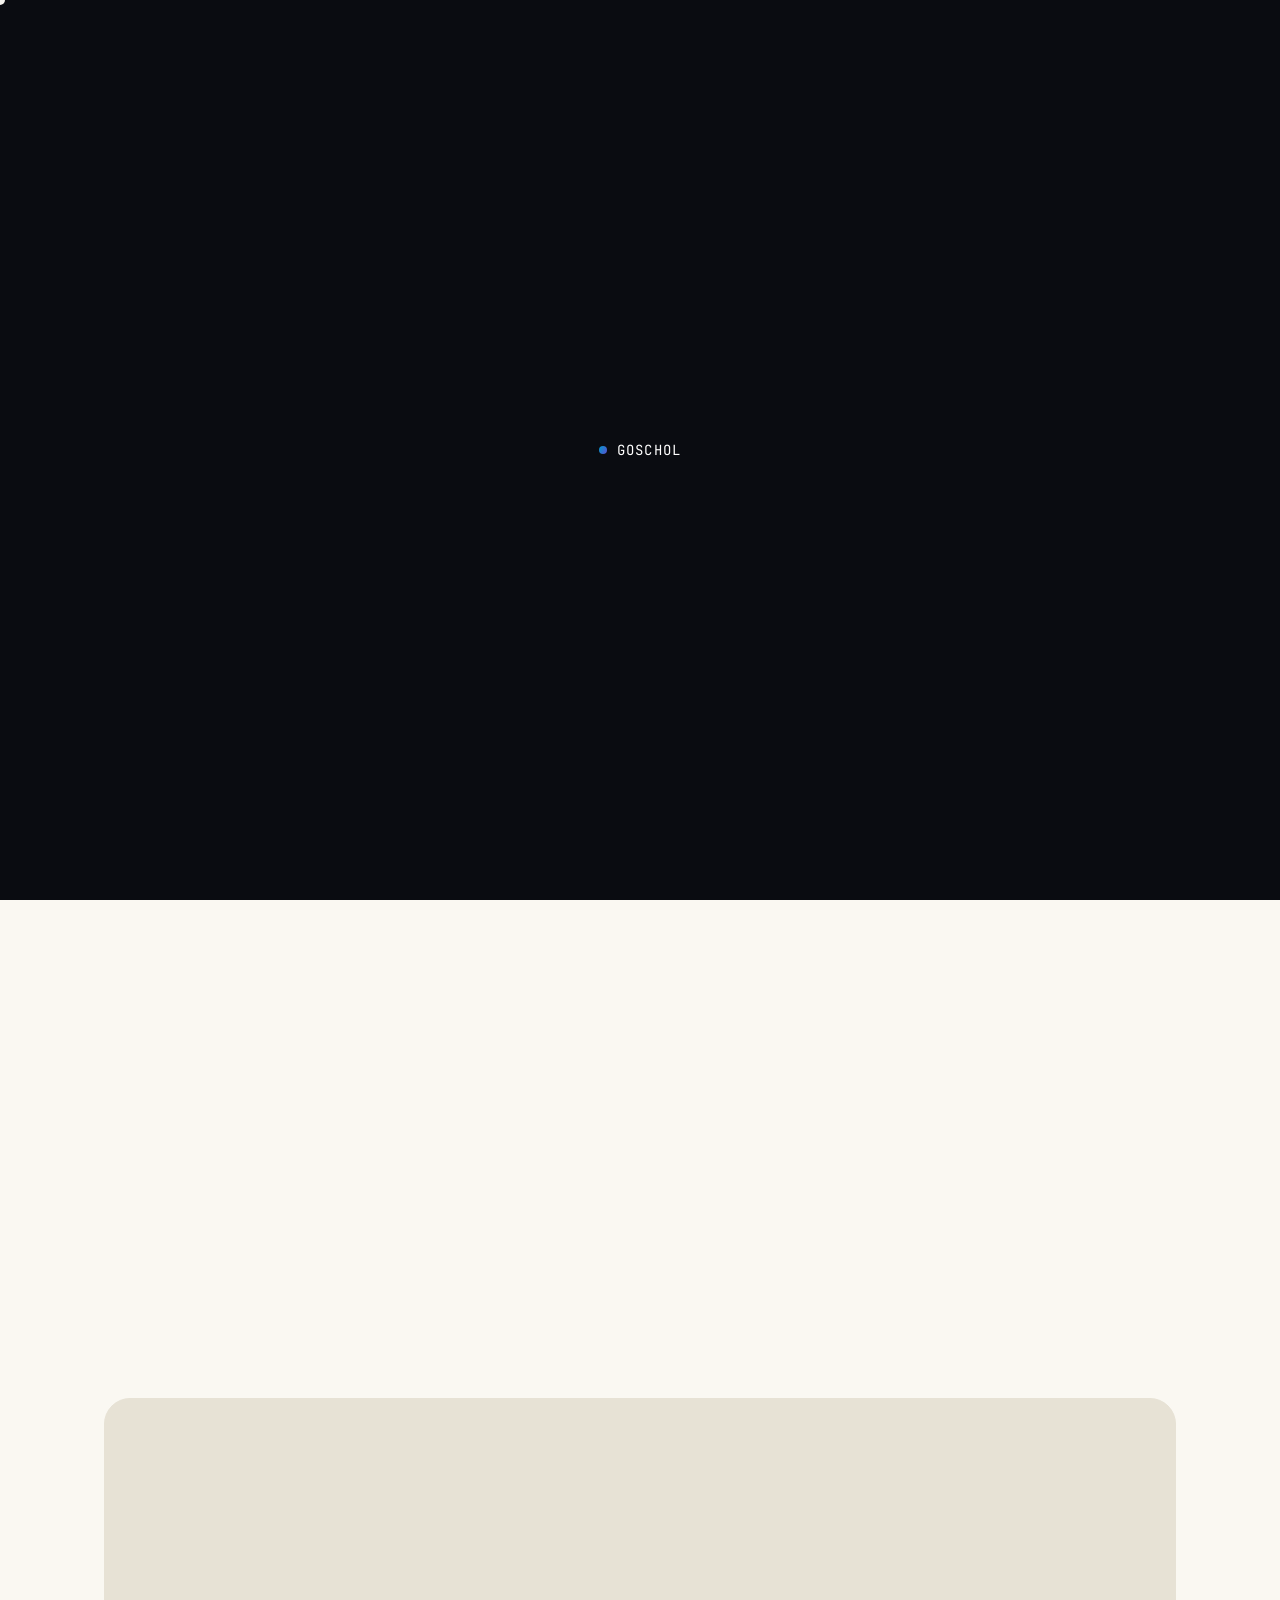
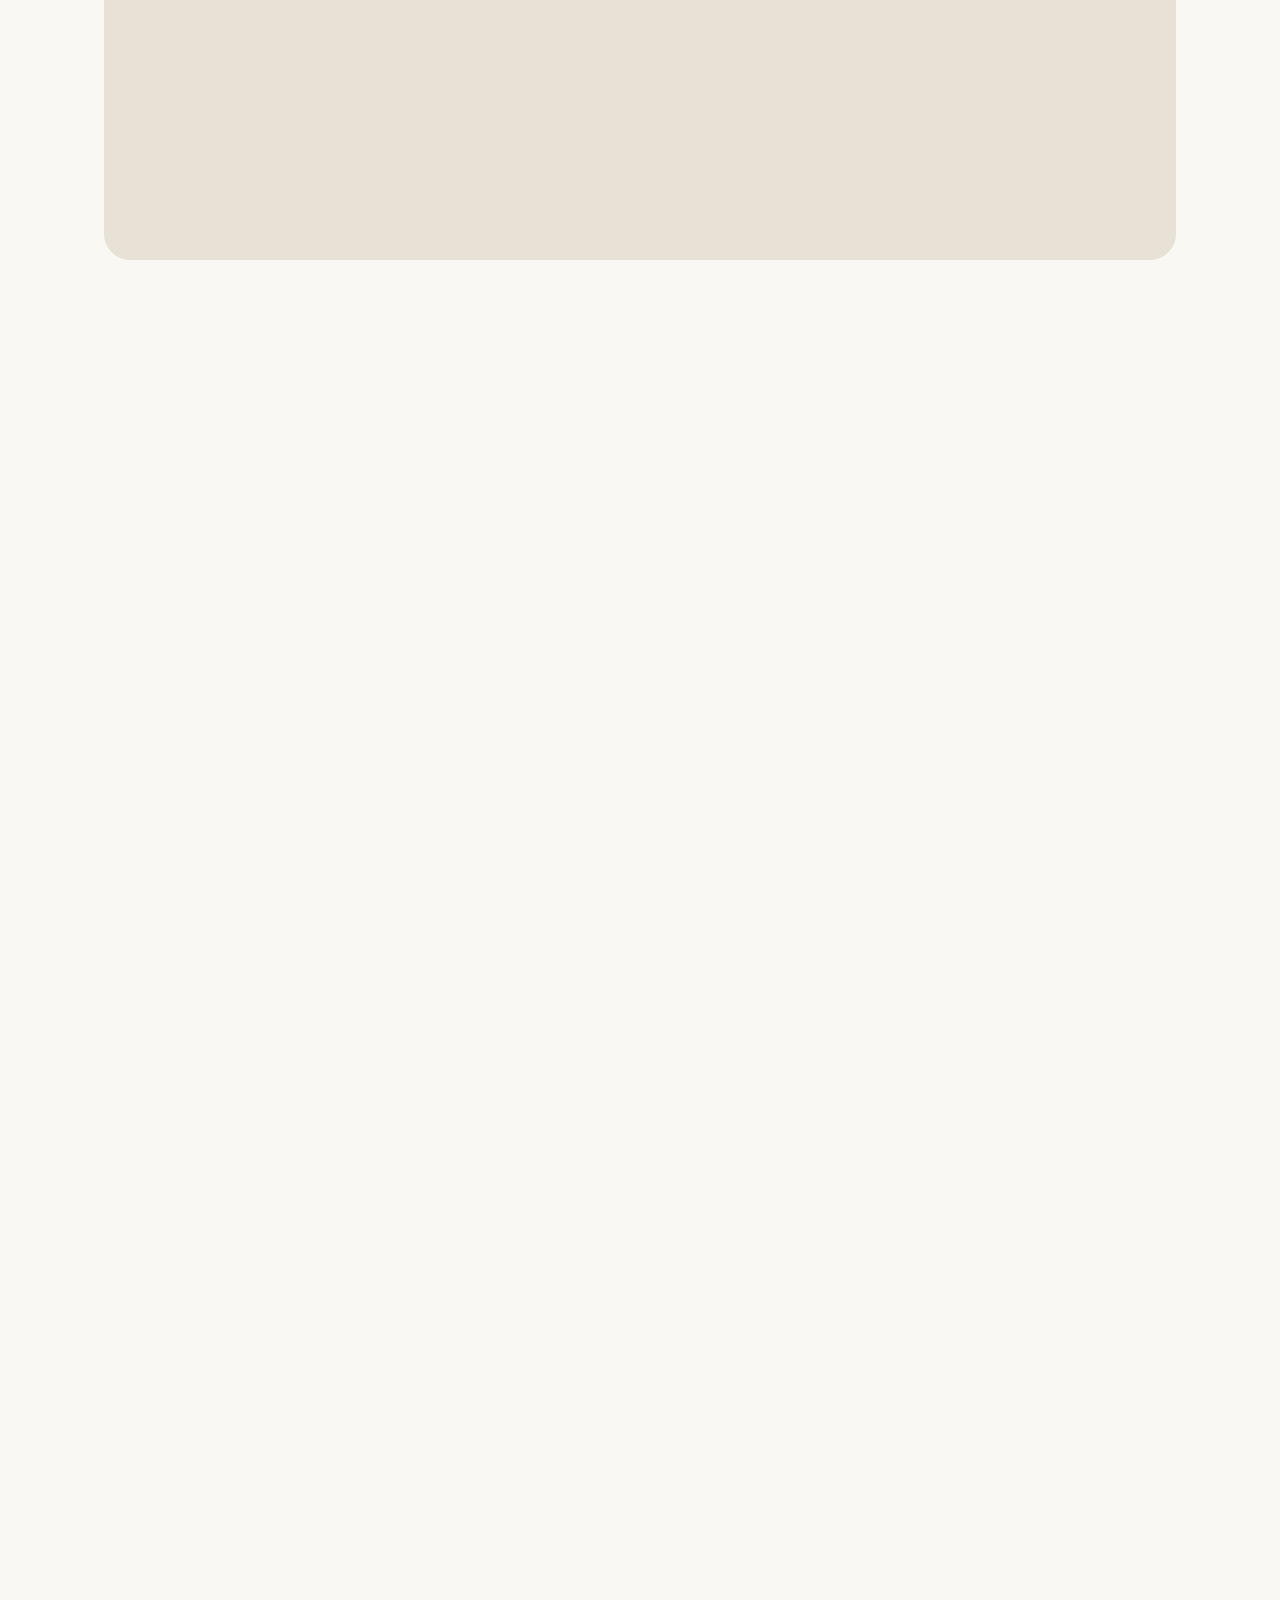
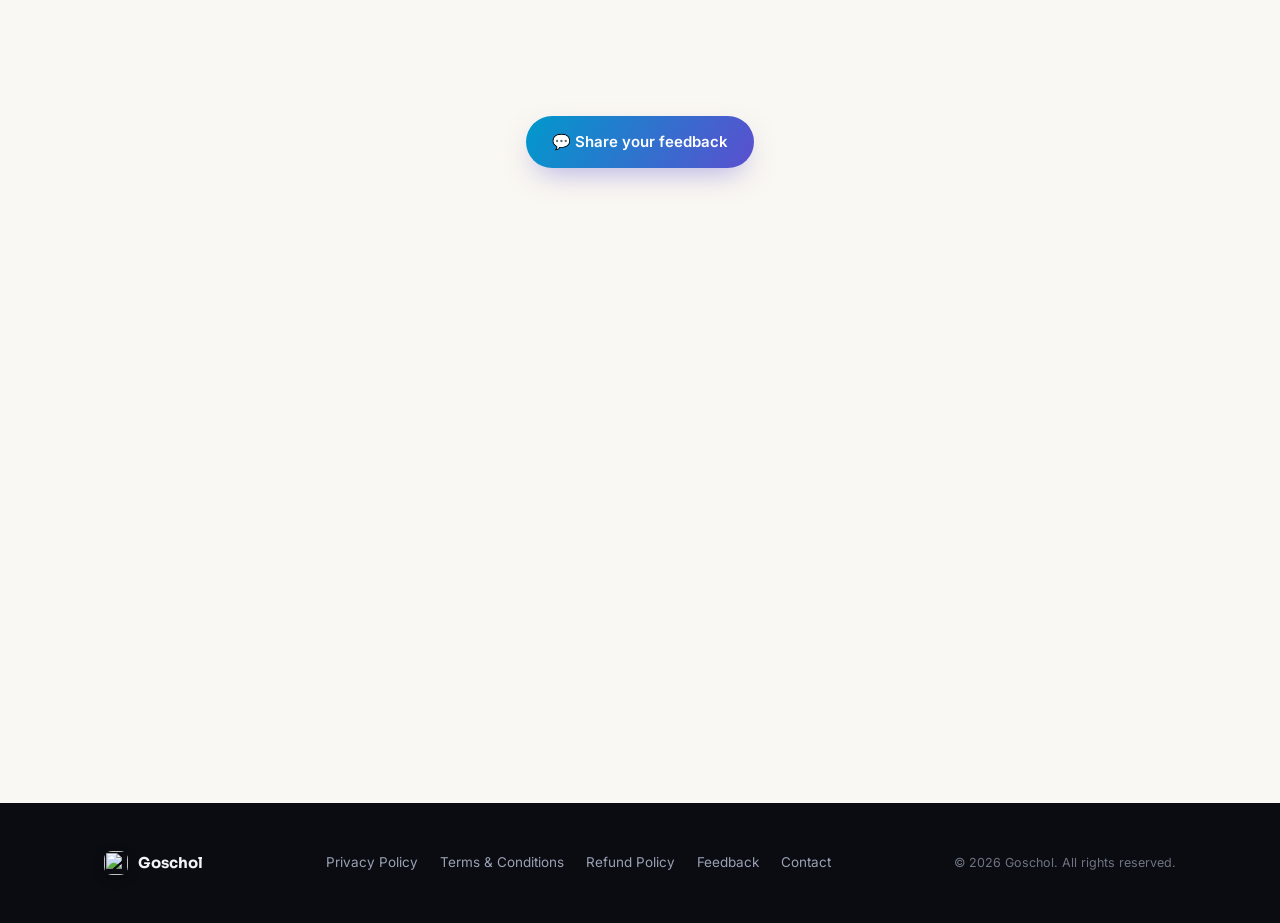
==== commit 3c098e8a: "Remove tube meshes and animation logic from index.html Removed tube and marker mesh from the scene a" ====
--- a/index.html
+++ b/index.html
@@ -413,46 +413,4 @@
     const curve = new THREE.CatmullRomCurve3(curvePts);
     const tubeGeo = new THREE.TubeGeometry(curve, 200, 0.02, 8, false);
     const tubeMat = new THREE.MeshBasicMaterial({ color:0x5B8CFF, transparent:true, opacity:0.75 });
-    const tube = new THREE.Mesh(tubeGeo, tubeMat);
-    scene.add(tube);
-
-    const tube2Mat = new THREE.MeshBasicMaterial({ color:0x9B7CFF, transparent:true, opacity:0.35 });
-    const tube2 = new THREE.Mesh(new THREE.TubeGeometry(curve, 200, 0.06, 8, false), tube2Mat);
-    scene.add(tube2);
-
-    // A traveling "van" marker: small glowing sphere moving along the route
-    const marker = new THREE.Mesh(
-      new THREE.SphereGeometry(0.09, 16, 16),
-      new THREE.MeshBasicMaterial({ color:0xFFFFFF })
-    );
-    scene.add(marker);
-
-    let mouseX = 0, mouseY = 0;
-    window.addEventListener('mousemove', e => {
-      mouseX = (e.clientX / window.innerWidth - 0.5);
-      mouseY = (e.clientY / window.innerHeight - 0.5);
-    });
-
-    const clock = new THREE.Clock();
-    function animate(){
-      const t = clock.getElapsedTime();
-      const progress = (t*0.045) % 1;
-      const pos = curve.getPointAt(progress);
-      marker.position.copy(pos);
-
-      points.rotation.y = t*0.01 + mouseX*0.15;
-      points.rotation.x = mouseY*0.08;
-
-      camera.position.x += (mouseX*1.4 - camera.position.x) * 0.03;
-      camera.position.y += (-mouseY*0.8 - camera.position.y) * 0.03;
-      camera.lookAt(0,0,0);
-
-      renderer.render(scene, camera);
-      requestAnimationFrame(animate);
-    }
-    animate();
-  })();
-</script>
-
-</body>
-</html>
+    const tube
--- a/style.css
+++ b/style.css
@@ -107,6 +107,7 @@
 .nav-cta{display:flex; align-items:center; gap:14px;}
 .nav .btn-primary{padding:10px 20px; font-size:14px;}
 .nav-toggle{display:none;}
+.mobile-menu{display:none;} /* hidden by default at every width; only enabled below */
 
 @media (max-width:860px){
   .navlinks{display:none;}
@@ -115,8 +116,9 @@
   }
   .nav-toggle span{height:2px; background:var(--text-on-ink); border-radius:2px;}
   .mobile-menu{
+    display:flex;
     position:fixed; inset:0; z-index:99; background:var(--ink);
-    display:flex; flex-direction:column; align-items:center; justify-content:center; gap:28px;
+    flex-direction:column; align-items:center; justify-content:center; gap:28px;
     opacity:0; pointer-events:none; transition:opacity .5s var(--ease);
   }
   .mobile-menu.open{opacity:1; pointer-events:auto;}
@@ -278,4 +280,4 @@
 
 @media (prefers-reduced-motion:reduce){
   *{animation-duration:0.01ms !important; animation-iteration-count:1 !important; transition-duration:0.01ms !important; scroll-behavior:auto !important;}
-}
+  }
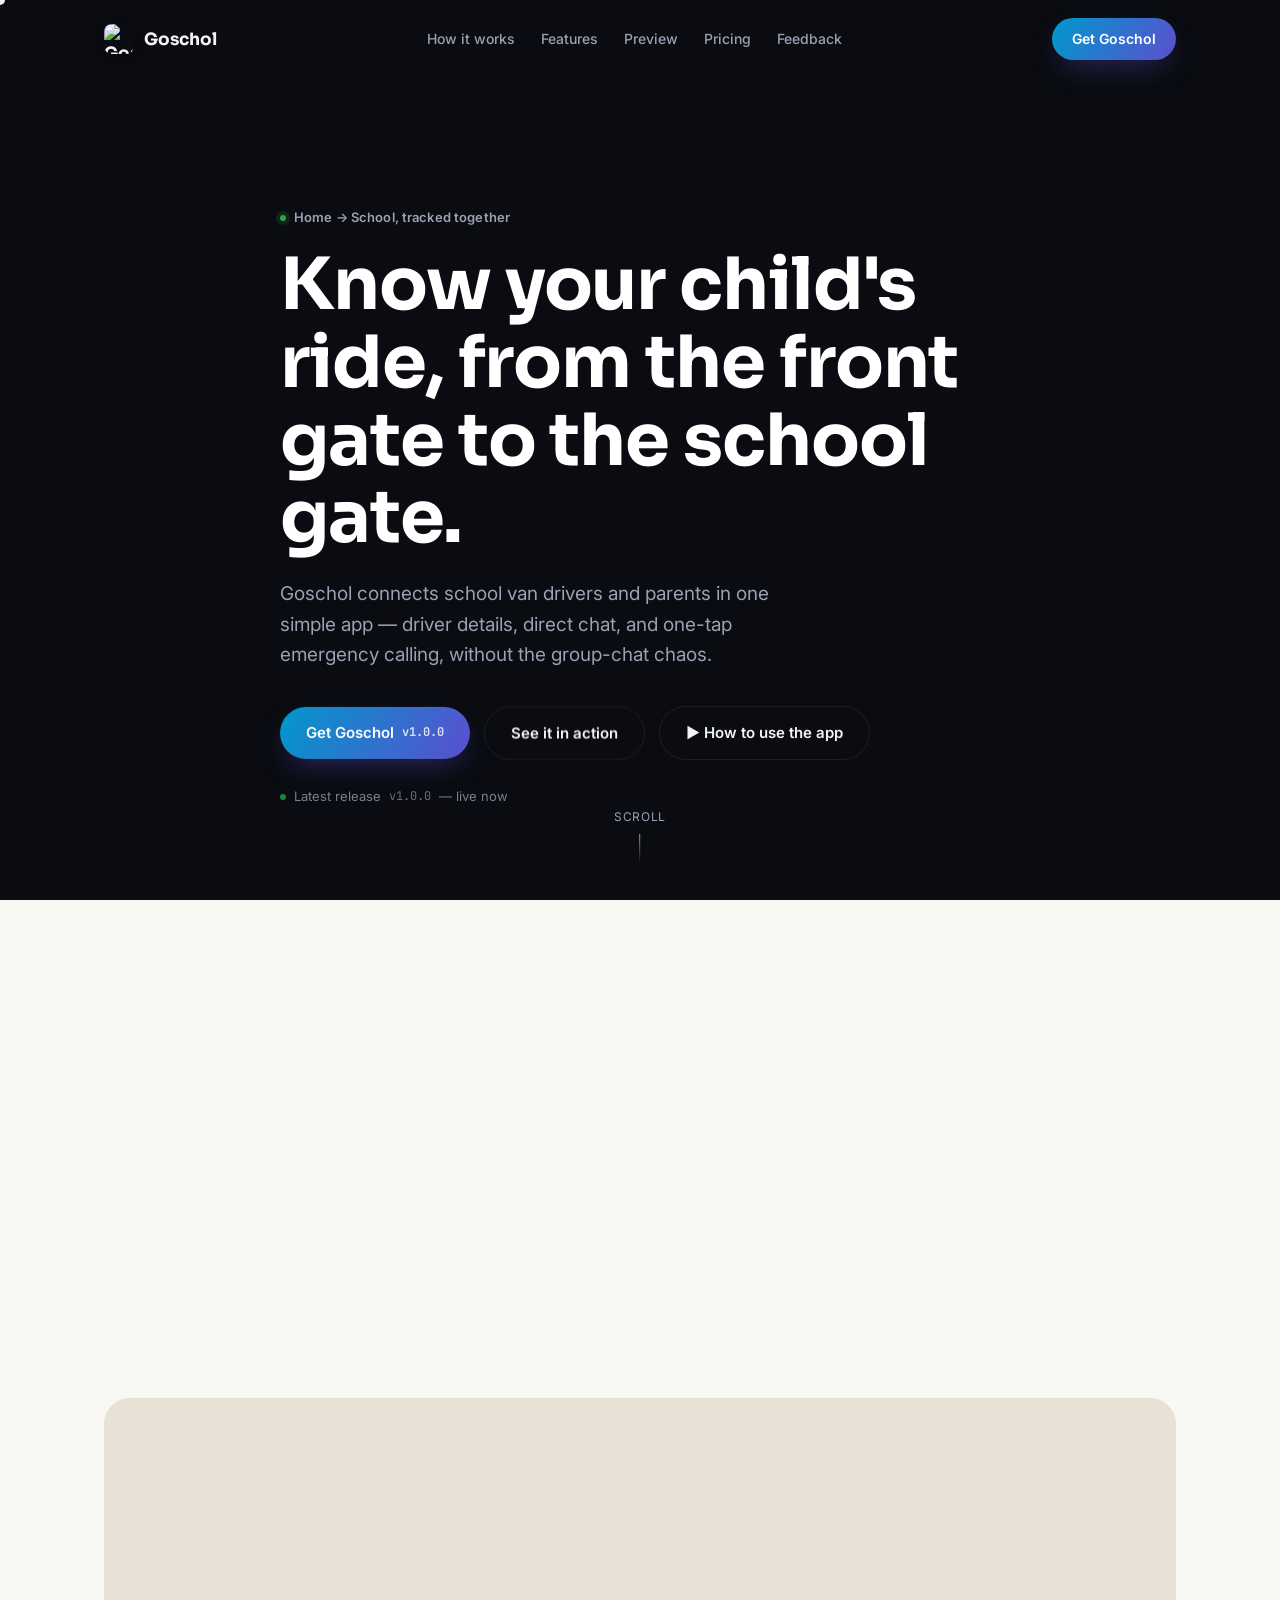
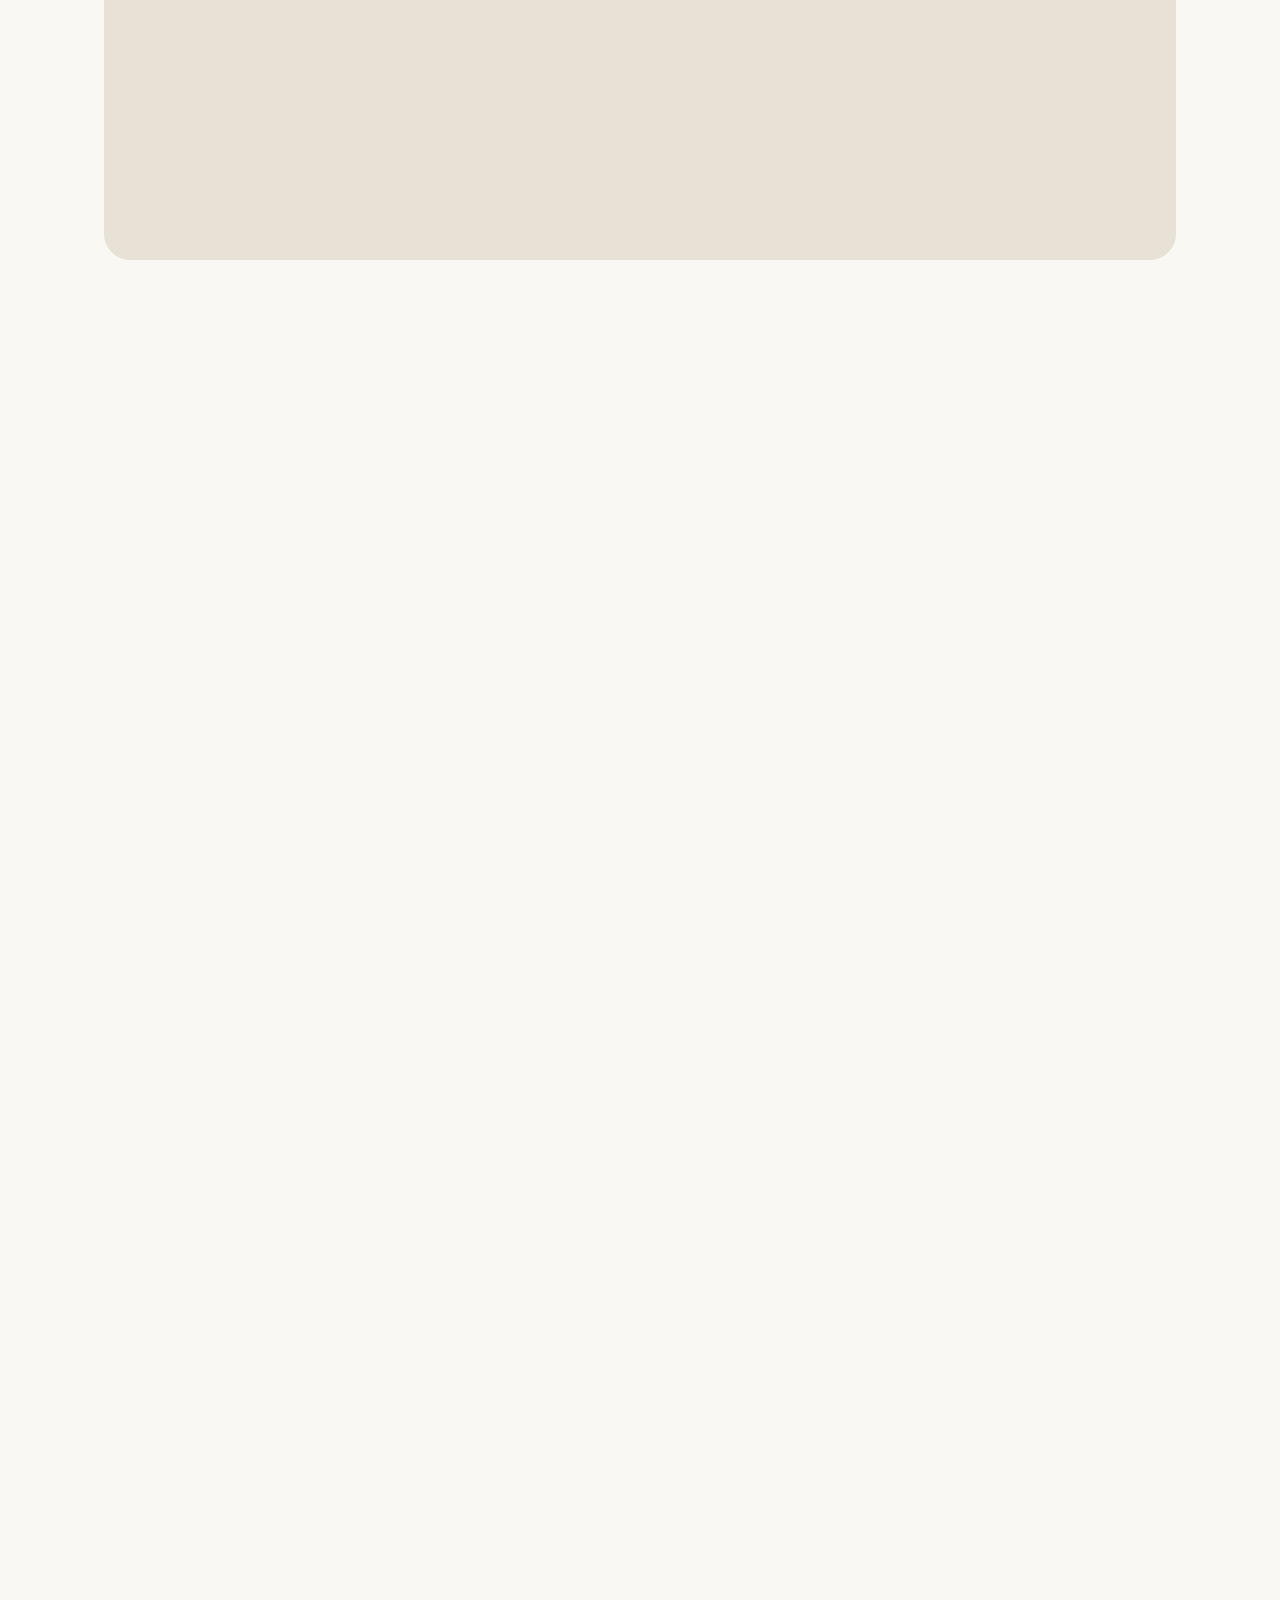
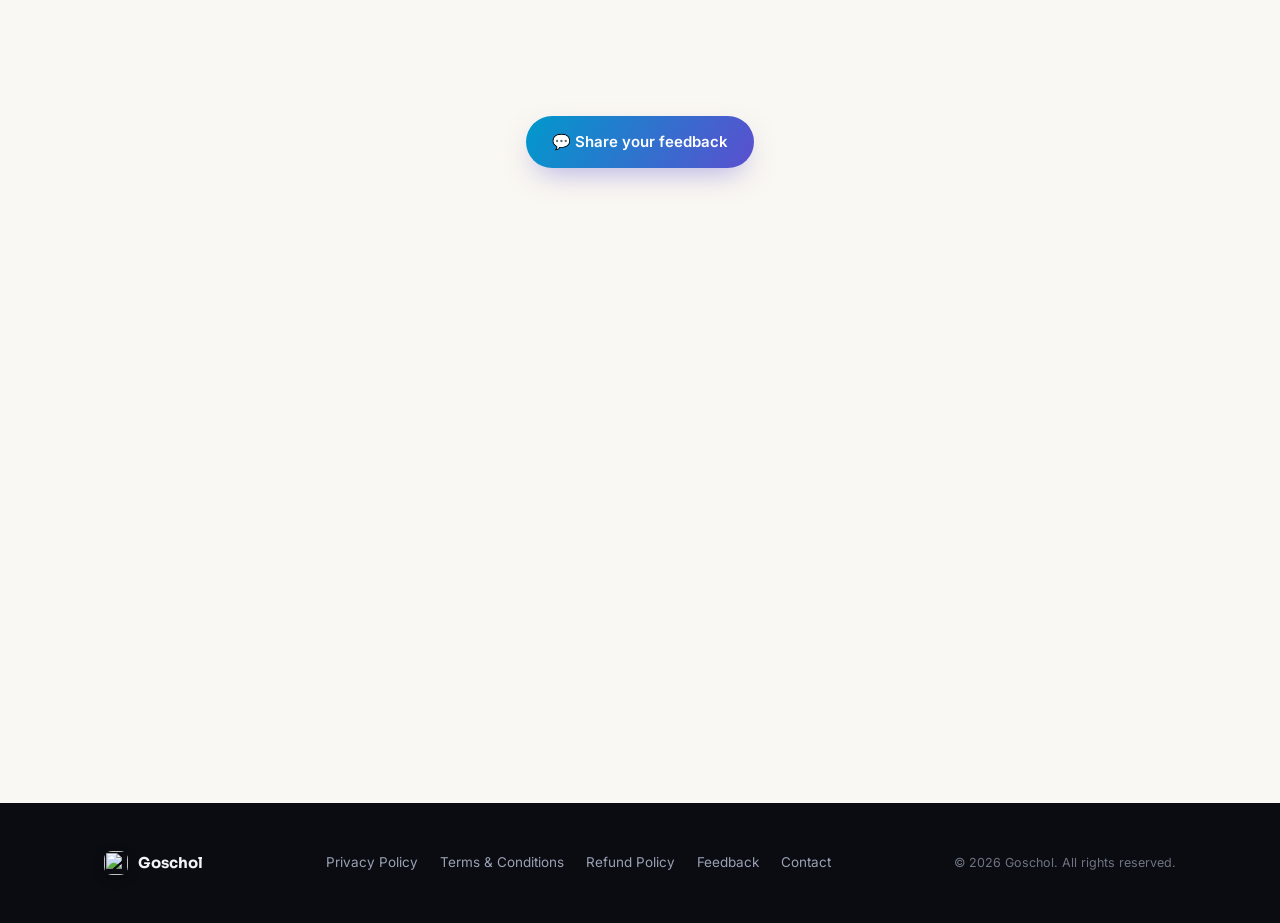
==== commit 298ba1c5: "Add glowing tubes and marker animation to scene" ====
--- a/index.html
+++ b/index.html
@@ -413,4 +413,46 @@
     const curve = new THREE.CatmullRomCurve3(curvePts);
     const tubeGeo = new THREE.TubeGeometry(curve, 200, 0.02, 8, false);
     const tubeMat = new THREE.MeshBasicMaterial({ color:0x5B8CFF, transparent:true, opacity:0.75 });
-    const tube
+    const tube= new THREE.Mesh(tubeGeo, tubeMat);
+    scene.add(tube);
+
+    const tube2Mat = new THREE.MeshBasicMaterial({ color:0x9B7CFF, transparent:true, opacity:0.35 });
+    const tube2 = new THREE.Mesh(new THREE.TubeGeometry(curve, 200, 0.06, 8, false), tube2Mat);
+    scene.add(tube2);
+
+    // A traveling "van" marker: small glowing sphere moving along the route
+    const marker = new THREE.Mesh(
+      new THREE.SphereGeometry(0.09, 16, 16),
+      new THREE.MeshBasicMaterial({ color:0xFFFFFF })
+    );
+    scene.add(marker);
+
+    let mouseX = 0, mouseY = 0;
+    window.addEventListener('mousemove', e => {
+      mouseX = (e.clientX / window.innerWidth - 0.5);
+      mouseY = (e.clientY / window.innerHeight - 0.5);
+    });
+
+    const clock = new THREE.Clock();
+    function animate(){
+      const t = clock.getElapsedTime();
+      const progress = (t*0.045) % 1;
+      const pos = curve.getPointAt(progress);
+      marker.position.copy(pos);
+
+      points.rotation.y = t*0.01 + mouseX*0.15;
+      points.rotation.x = mouseY*0.08;
+
+      camera.position.x += (mouseX*1.4 - camera.position.x) * 0.03;
+      camera.position.y += (-mouseY*0.8 - camera.position.y) * 0.03;
+      camera.lookAt(0,0,0);
+
+      renderer.render(scene, camera);
+      requestAnimationFrame(animate);
+    }
+    animate();
+  })();
+</script>
+
+</body>
+</html>
